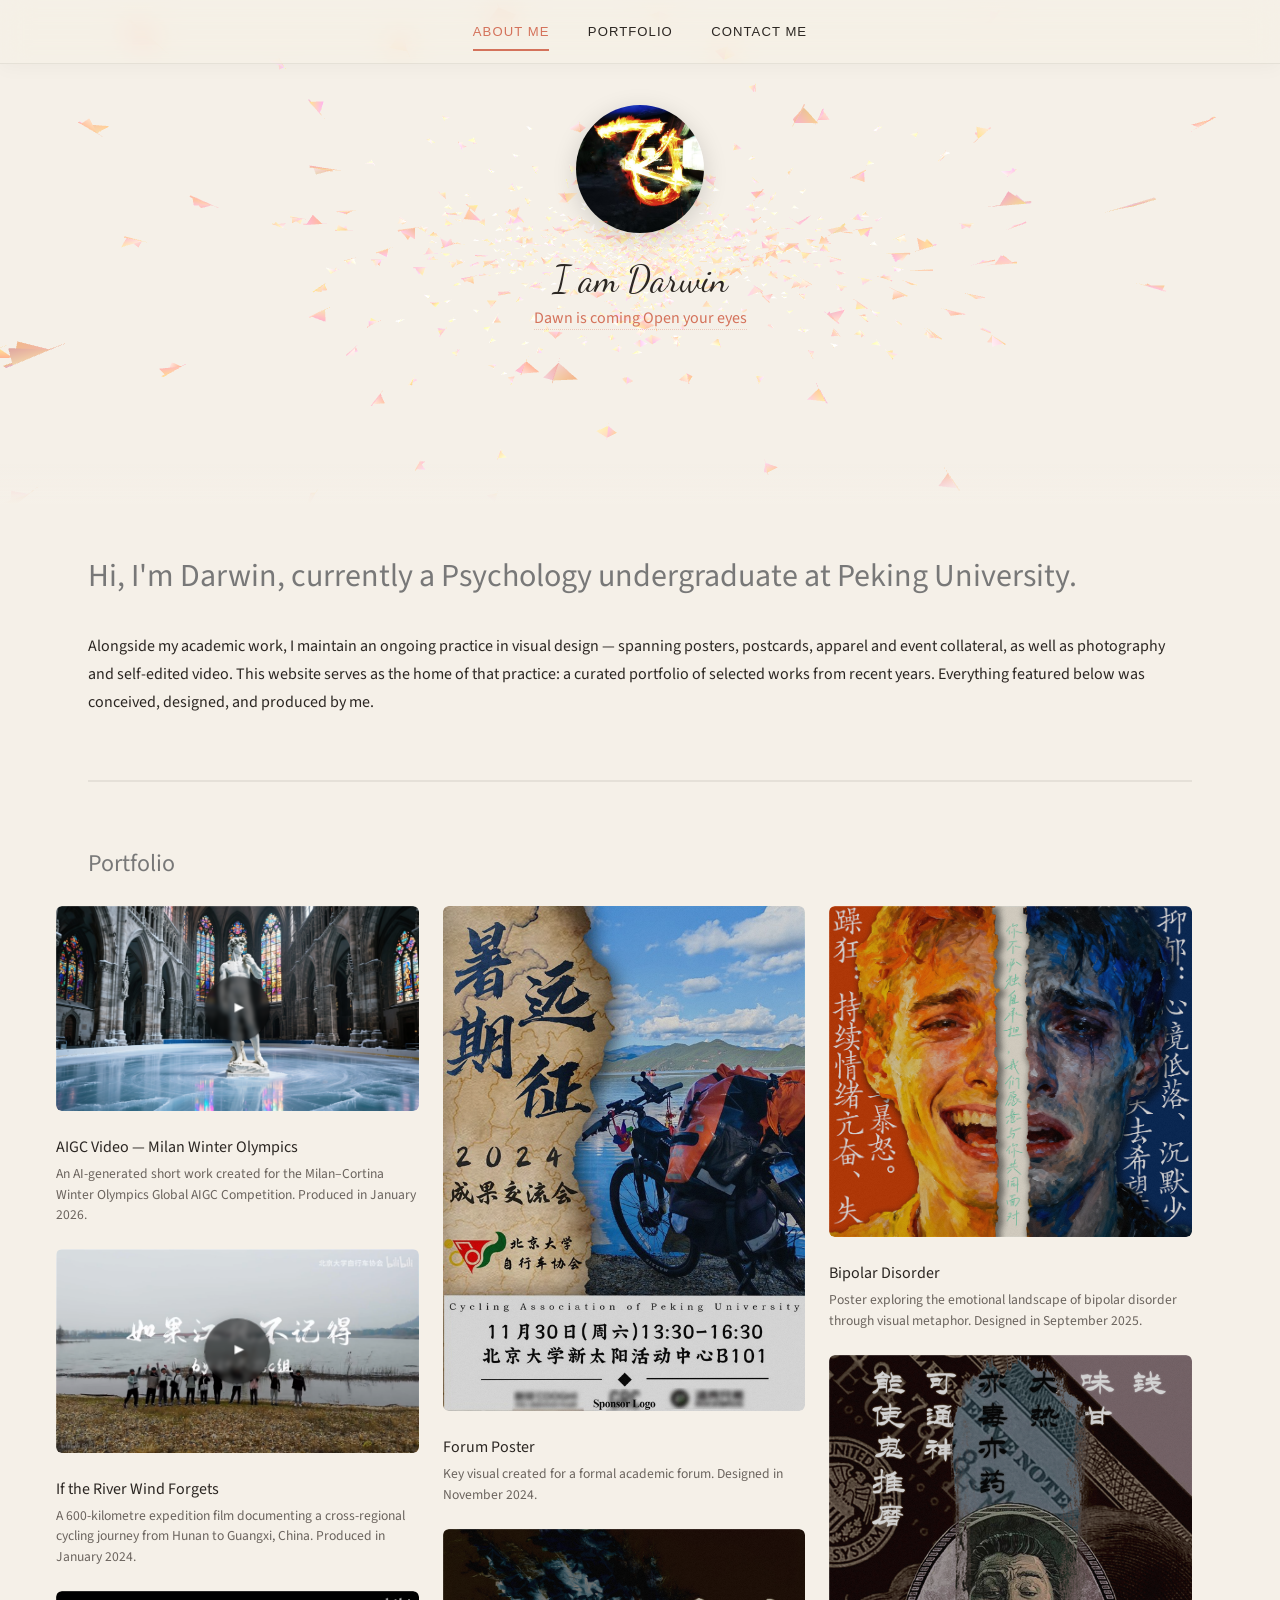
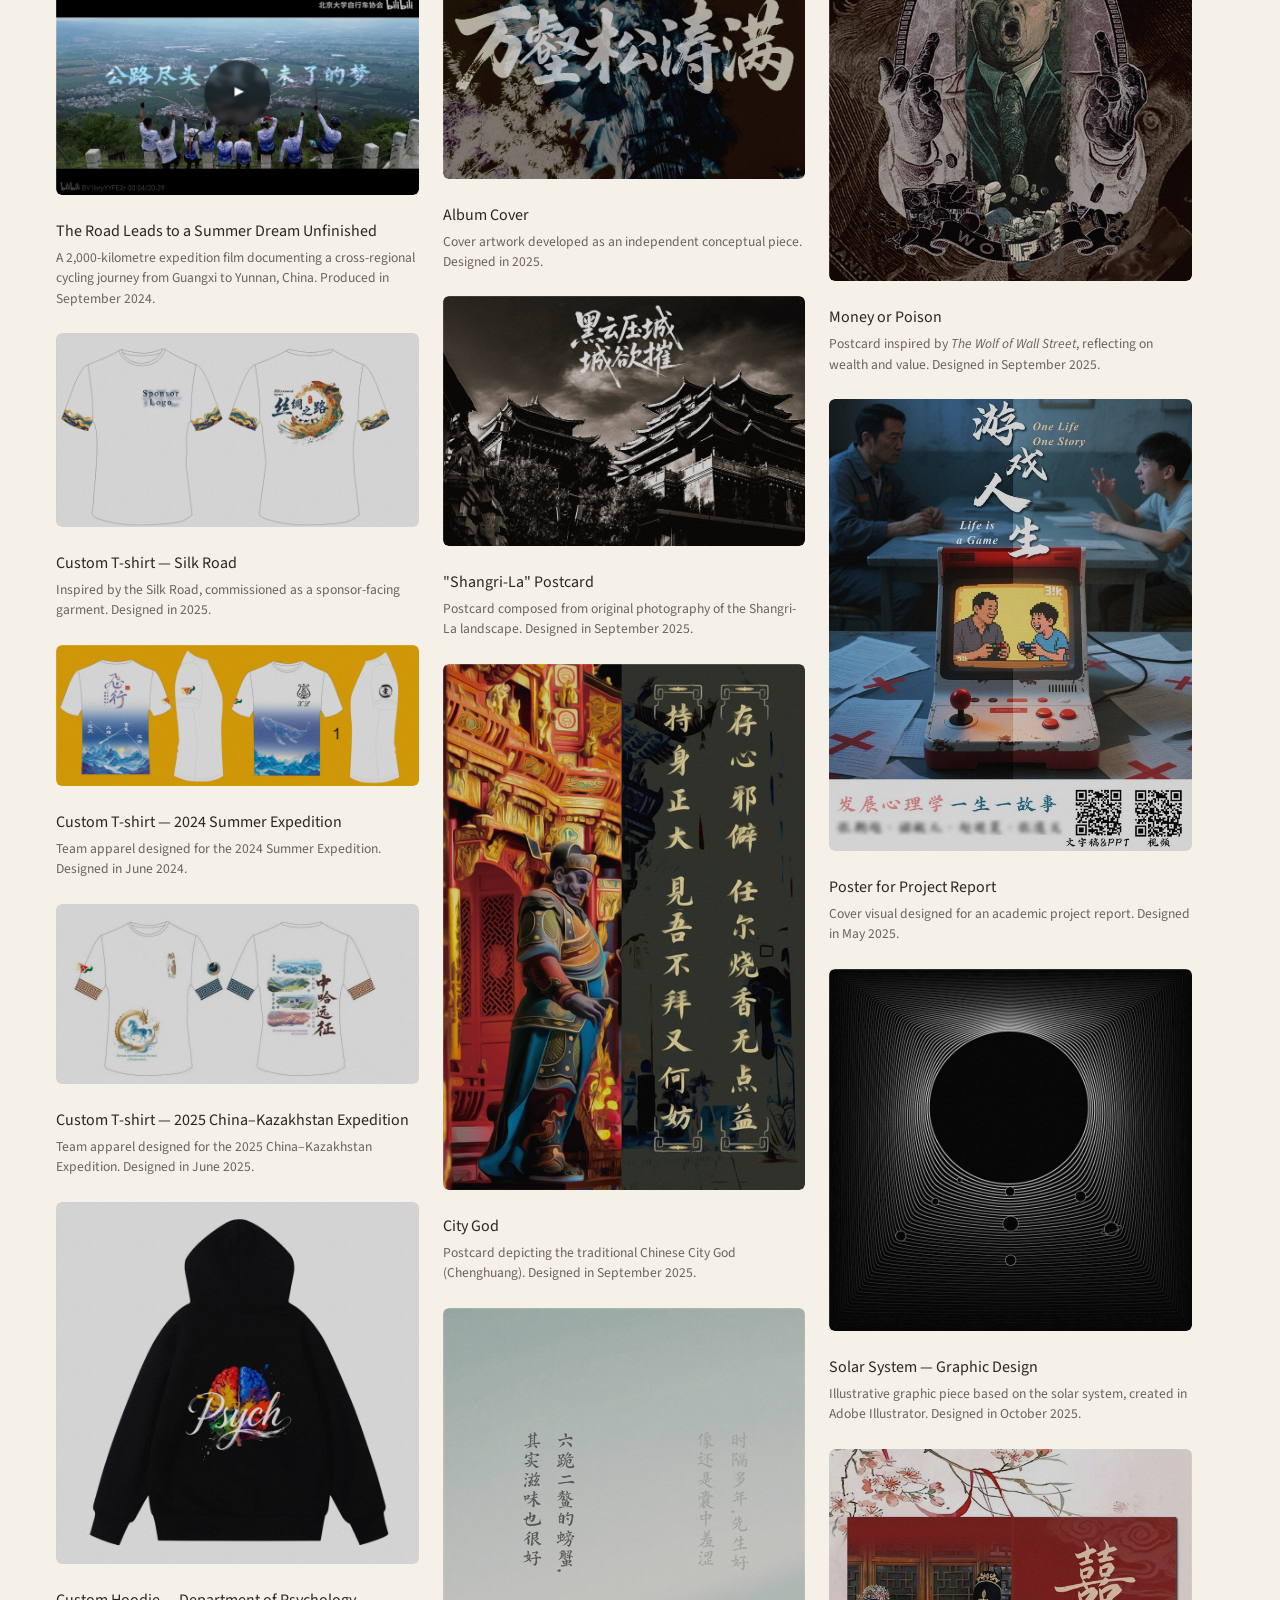
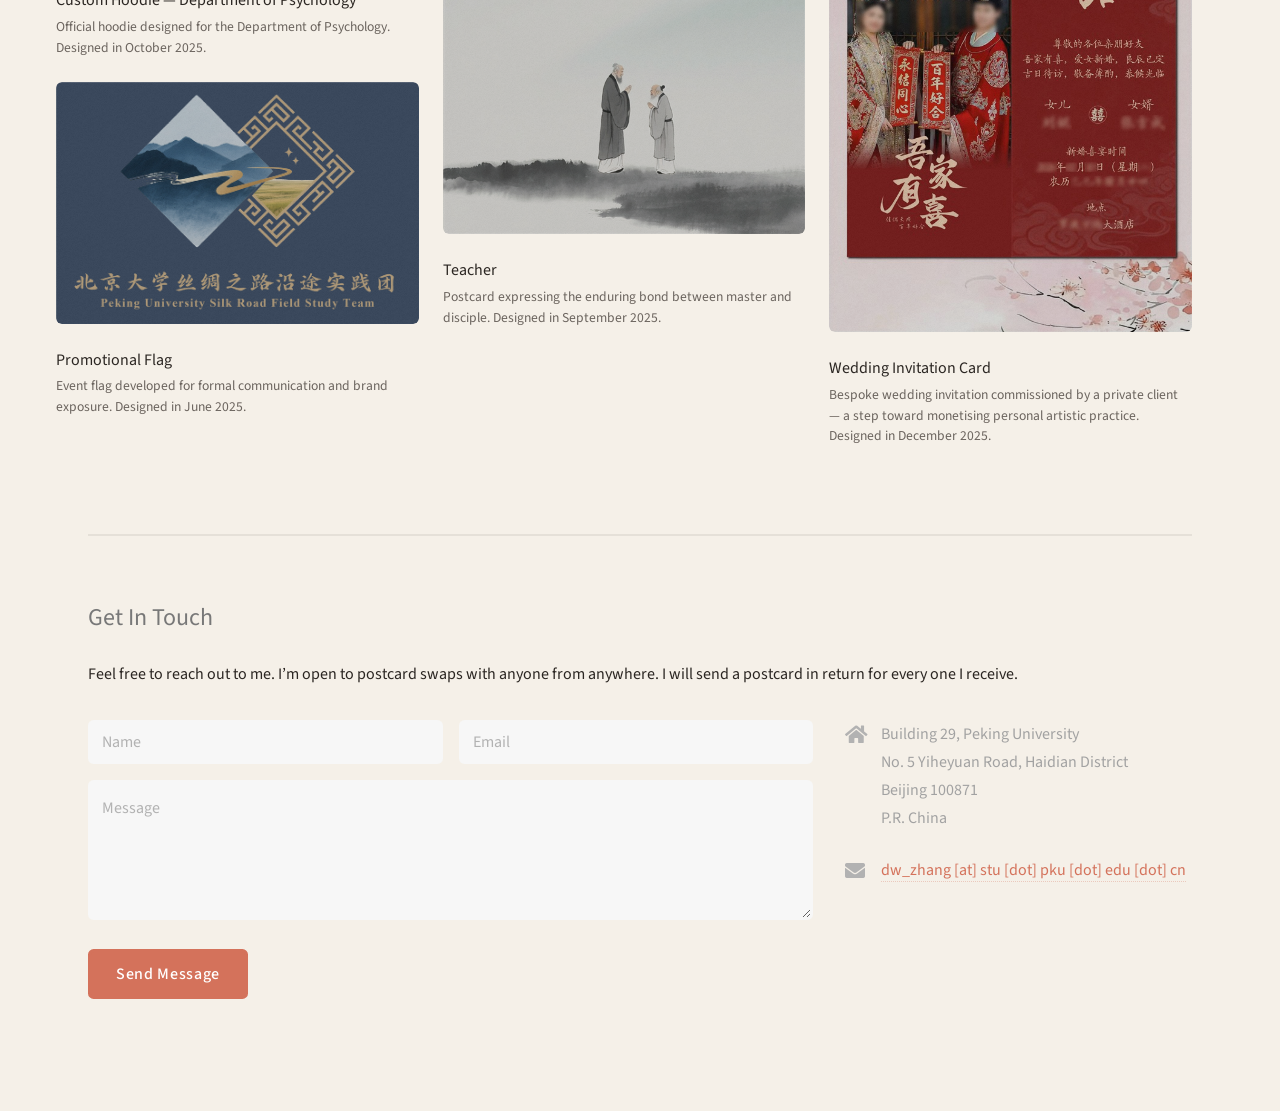
==== index.html @ 9cbbb4f2 "refactor(copy & layout): formalize portfolio descriptions, tighten header, refine About - Rewrite al" ====
<!DOCTYPE HTML>
<!--
	Strata by HTML5 UP
	html5up.net | @ajlkn
	Free for personal and commercial use under the CCA 3.0 license (html5up.net/license)
-->
<html>
	<head>
		<title>Strata by HTML5 UP</title>
		<meta charset="utf-8" />
		<meta name="viewport" content="width=device-width, initial-scale=1, user-scalable=no" />
		<link rel="stylesheet" href="assets/css/main.css" />
		<link rel="stylesheet" href="assets/css/overrides.css" />
		<link rel="icon" href="data:image/svg+xml,%3Csvg xmlns='http://www.w3.org/2000/svg' viewBox='0 0 100 100'%3E%3Ctext y='.9em' font-size='90'%3E🕊%3C/text%3E%3C/svg%3E" />
		<!-- Umami Analytics (self-hosted, privacy-friendly, no cookies) -->
		<script defer src="https://umami-ashen-xi.vercel.app/script.js" data-website-id="ce70d1c5-a07c-4a8a-adcc-c2fe38ce7951"></script>
	</head>
	<body class="is-preload">

		<!-- ============ Video Modal (AIGC mp4 player) ============ -->
		<!-- Placed at top of body so #video-player exists before main.js runs -->
			<div id="video-modal" class="custom-modal" aria-hidden="true" role="dialog" aria-modal="true">
				<div class="custom-modal-backdrop" data-close="video"></div>
				<div class="custom-modal-panel video-panel">
					<button class="custom-modal-close" data-close="video" aria-label="Close">×</button>
					<video id="video-player" controls playsinline preload="metadata"></video>
				</div>
			</div>

		<!-- ============ External Video Confirm Modal (Bilibili) ============ -->
			<div id="external-modal" class="custom-modal" aria-hidden="true" role="dialog" aria-modal="true">
				<div class="custom-modal-backdrop" data-close="external"></div>
				<div class="custom-modal-panel confirm-panel">
					<h3 id="external-title">Open video</h3>
					<p>This video is hosted on Bilibili. It will open in a new tab.</p>
					<div class="confirm-actions">
						<button class="btn-secondary" data-close="external">Cancel</button>
						<a id="external-link" href="#" target="_blank" rel="noopener noreferrer" class="btn-primary">Open on Bilibili</a>
					</div>
				</div>
			</div>

		<!-- Top Navigation Bar (frosted glass, sticky) -->
			<nav id="topnav">
				<div class="nav-inner">
					<a href="#about" class="nav-link" data-target="about">About me</a>
					<a href="#portfolio" class="nav-link" data-target="portfolio">Portfolio</a>
					<a href="#contact" class="nav-link" data-target="contact">Contact me</a>
				</div>
			</nav>

		<!-- Header -->
			<header id="header" data-nav-target="home">
				<div id="vanta-bg"></div>
				<a id="home"></a>
				<div class="inner">
					<a href="#" class="image avatar"><img src="images/avatar-darwin.jpg" alt="" /></a>
					<h1><strong>I am Darwin</strong></h1>
					<a>Dawn is coming Open your eyes</a>
				</div>
			</header>

		<!-- Main -->
			<div id="main">

				<!-- One -->
					<section id="about">
						<header class="major">
							<h2>Hi, I'm Darwin, currently a Psychology undergraduate at Peking University.</h2>
						</header>
						<p>Alongside my academic work, I maintain an ongoing practice in visual design — spanning posters, postcards, apparel and event collateral, as well as photography and self-edited video. This website serves as the home of that practice: a curated portfolio of selected works from recent years. Everything featured below was conceived, designed, and produced by me.</p>
					</section>

				<!-- Two -->
					<section id="portfolio">
						<h2>Portfolio</h2>
						<div class="row">

							<!-- AIGC Video (click → play mp4 in lightbox) -->
							<article class="col-6 col-12-xsmall work-item">
								<a href="images/portfolio/aigc-milan.mp4" class="image fit thumb video-play" data-poptrox="ignore" data-video="images/portfolio/aigc-milan.mp4">
									<img src="images/portfolio/thumbs/aigc-milan.png" alt="" />
									<span class="play-badge" aria-hidden="true">▶</span>
								</a>
								<h3>AIGC Video — Milan Winter Olympics</h3>
								<p>An AI-generated short work created for the Milan–Cortina Winter Olympics Global AIGC Competition. Produced in January 2026.</p>
							</article>

							<!-- Bilibili Video: Winter Expedition -->
							<article class="col-6 col-12-xsmall work-item">
								<a href="https://www.bilibili.com/video/BV1uu4m1u7mR/" class="image fit thumb video-external" data-poptrox="ignore" data-title="If the River Wind Forgets">
									<img src="images/portfolio/thumbs/video-winter.png" alt="" />
									<span class="play-badge" aria-hidden="true">▶</span>
								</a>
								<h3>If the River Wind Forgets</h3>
								<p>A 600-kilometre expedition film documenting a cross-regional cycling journey from Hunan to Guangxi, China. Produced in January 2024.</p>
							</article>

							<!-- Bilibili Video: Summer Expedition -->
							<article class="col-6 col-12-xsmall work-item">
								<a href="https://www.bilibili.com/video/BV1bryYYFE2r/" class="image fit thumb video-external" data-poptrox="ignore" data-title="The Road Leads to a Summer Dream Unfinished">
									<img src="images/portfolio/thumbs/video-summer.png" alt="" />
									<span class="play-badge" aria-hidden="true">▶</span>
								</a>
								<h3>The Road Leads to a Summer Dream Unfinished</h3>
								<p>A 2,000-kilometre expedition film documenting a cross-regional cycling journey from Guangxi to Yunnan, China. Produced in September 2024.</p>
							</article>

							<!-- Custom T-shirts -->
							<article class="col-6 col-12-xsmall work-item">
								<a href="images/portfolio/tshirt-silkroad.png" class="image fit thumb"><img src="images/portfolio/thumbs/tshirt-silkroad.png" alt="" /></a>
								<h3>Custom T-shirt — Silk Road</h3>
								<p>Inspired by the Silk Road, commissioned as a sponsor-facing garment. Designed in 2025.</p>
							</article>
							<article class="col-6 col-12-xsmall work-item">
								<a href="images/portfolio/tshirt-2024.png" class="image fit thumb"><img src="images/portfolio/thumbs/tshirt-2024.png" alt="" /></a>
								<h3>Custom T-shirt — 2024 Summer Expedition</h3>
								<p>Team apparel designed for the 2024 Summer Expedition. Designed in June 2024.</p>
							</article>
							<article class="col-6 col-12-xsmall work-item">
								<a href="images/portfolio/tshirt-2025.jpg" class="image fit thumb"><img src="images/portfolio/thumbs/tshirt-2025.jpg" alt="" /></a>
								<h3>Custom T-shirt — 2025 China–Kazakhstan Expedition</h3>
								<p>Team apparel designed for the 2025 China–Kazakhstan Expedition. Designed in June 2025.</p>
							</article>

							<!-- Custom Hoodie -->
							<article class="col-6 col-12-xsmall work-item">
								<a href="images/portfolio/hoodie.png" class="image fit thumb"><img src="images/portfolio/thumbs/hoodie.png" alt="" /></a>
								<h3>Custom Hoodie — Department of Psychology</h3>
								<p>Official hoodie designed for the Department of Psychology. Designed in October 2025.</p>
							</article>

							<!-- Promotional Flag -->
							<article class="col-6 col-12-xsmall work-item">
								<a href="images/portfolio/flag-promo.png" class="image fit thumb"><img src="images/portfolio/thumbs/flag-promo.png" alt="" /></a>
								<h3>Promotional Flag</h3>
								<p>Event flag developed for formal communication and brand exposure. Designed in June 2025.</p>
							</article>

							<!-- Posters -->
							<article class="col-6 col-12-xsmall work-item">
								<a href="images/portfolio/poster.jpg" class="image fit thumb"><img src="images/portfolio/thumbs/poster.jpg" alt="" /></a>
								<h3>Forum Poster</h3>
								<p>Key visual created for a formal academic forum. Designed in November 2024.</p>
							</article>
							<article class="col-6 col-12-xsmall work-item">
								<a href="images/portfolio/poster-album.png" class="image fit thumb"><img src="images/portfolio/thumbs/poster-album.png" alt="" /></a>
								<h3>Album Cover</h3>
								<p>Cover artwork developed as an independent conceptual piece. Designed in 2025.</p>
							</article>
							<article class="col-6 col-12-xsmall work-item">
								<a href="images/portfolio/poster-shangri-la.png" class="image fit thumb"><img src="images/portfolio/thumbs/poster-shangri-la.png" alt="" /></a>
								<h3>"Shangri-La" Postcard</h3>
								<p>Postcard composed from original photography of the Shangri-La landscape. Designed in September 2025.</p>
							</article>
							<article class="col-6 col-12-xsmall work-item">
								<a href="images/portfolio/poster-citygod.png" class="image fit thumb"><img src="images/portfolio/thumbs/poster-citygod.png" alt="" /></a>
								<h3>City God</h3>
								<p>Postcard depicting the traditional Chinese City God (Chenghuang). Designed in September 2025.</p>
							</article>
							<article class="col-6 col-12-xsmall work-item">
								<a href="images/portfolio/poster-teacher.png" class="image fit thumb"><img src="images/portfolio/thumbs/poster-teacher.png" alt="" /></a>
								<h3>Teacher</h3>
								<p>Postcard expressing the enduring bond between master and disciple. Designed in September 2025.</p>
							</article>
							<article class="col-6 col-12-xsmall work-item">
								<a href="images/portfolio/poster-bipolardisorder.png" class="image fit thumb"><img src="images/portfolio/thumbs/poster-bipolardisorder.png" alt="" /></a>
								<h3>Bipolar Disorder</h3>
								<p>Poster exploring the emotional landscape of bipolar disorder through visual metaphor. Designed in September 2025.</p>
							</article>
							<article class="col-6 col-12-xsmall work-item">
								<a href="images/portfolio/poster-money.png" class="image fit thumb"><img src="images/portfolio/thumbs/poster-money.png" alt="" /></a>
								<h3>Money or Poison</h3>
								<p>Postcard inspired by <i>The Wolf of Wall Street</i>, reflecting on wealth and value. Designed in September 2025.</p>
							</article>
							<article class="col-6 col-12-xsmall work-item">
								<a href="images/portfolio/poster-projectreport.jpg" class="image fit thumb"><img src="images/portfolio/thumbs/poster-projectreport.jpg" alt="" /></a>
								<h3>Poster for Project Report</h3>
								<p>Cover visual designed for an academic project report. Designed in May 2025.</p>
							</article>

							<!-- Graphic Design -->
							<article class="col-6 col-12-xsmall work-item">
								<a href="images/portfolio/graphicdesign-solarsystem.png" class="image fit thumb"><img src="images/portfolio/thumbs/graphicdesign-solarsystem.png" alt="" /></a>
								<h3>Solar System — Graphic Design</h3>
								<p>Illustrative graphic piece based on the solar system, created in Adobe Illustrator. Designed in October 2025.</p>
							</article>

							<!-- Invitation Card -->
							<article class="col-6 col-12-xsmall work-item">
								<a href="images/portfolio/invitation.jpg" class="image fit thumb"><img src="images/portfolio/thumbs/invitation.jpg" alt="" /></a>
								<h3>Wedding Invitation Card</h3>
								<p>Bespoke wedding invitation commissioned by a private client — a step toward monetising personal artistic practice. Designed in December 2025.</p>
							</article>

						</div>
					</section>

				<!-- Three -->
					<section id="contact">
						<h2>Get In Touch</h2>
						<p>Feel free to reach out to me. I’m open to postcard swaps with anyone from anywhere. I will send a postcard in return for every one I receive.</p>
						<div class="row">
							<div class="col-8 col-12-small">
								<form id="contact-form" method="POST" action="https://api.web3forms.com/submit">
									<input type="hidden" name="access_key" value="422eaf5c-2ad9-4081-b3e4-fe43166263a1">
									<input type="hidden" name="subject" value="New message from your portfolio site">
									<input type="hidden" name="from_name" value="Portfolio Contact">
									<input type="checkbox" name="botcheck" style="display:none" tabindex="-1" autocomplete="off">
									<div class="row gtr-uniform gtr-50">
										<div class="col-6 col-12-xsmall"><input type="text" name="name" id="name" placeholder="Name" required /></div>
										<div class="col-6 col-12-xsmall"><input type="email" name="email" id="email" placeholder="Email" required /></div>
										<div class="col-12"><textarea name="message" id="message" placeholder="Message" rows="4" required></textarea></div>
									</div>
									<ul class="actions">
										<li><input type="submit" value="Send Message" /></li>
									</ul>
									<p id="contact-result" style="margin-top:1em;font-size:0.9em;display:none;"></p>
								</form>
							</div>
							<div class="col-4 col-12-small">
								<ul class="labeled-icons">
									<li>
										<h3 class="icon solid fa-home"><span class="label">Address</span></h3>
										Building 29, Peking University<br />
										No. 5 Yiheyuan Road, Haidian District<br />
										Beijing 100871<br />
										P.R. China
									</li>
									<li>
										<h3 class="icon solid fa-envelope"><span class="label">Email</span></h3>
										<a>dw_zhang [at] stu [dot] pku [dot] edu [dot] cn</a>
									</li>
								</ul>
							</div>
						</div>
					</section>

				<!-- Four -->
				<!--
					<section id="four">
						<h2>Elements</h2>

						<section>
							<h4>Text</h4>
							<p>This is <b>bold</b> and this is <strong>strong</strong>. This is <i>italic</i> and this is <em>emphasized</em>.
							This is <sup>superscript</sup> text and this is <sub>subscript</sub> text.
							This is <u>underlined</u> and this is code: <code>for (;;) { ... }</code>. Finally, <a href="#">this is a link</a>.</p>
							<hr />
							<header>
								<h4>Heading with a Subtitle</h4>
								<p>Lorem ipsum dolor sit amet nullam id egestas urna aliquam</p>
							</header>
							<p>Nunc lacinia ante nunc ac lobortis. Interdum adipiscing gravida odio porttitor sem non mi integer non faucibus ornare mi ut ante amet placerat aliquet. Volutpat eu sed ante lacinia sapien lorem accumsan varius montes viverra nibh in adipiscing blandit tempus accumsan.</p>
							<header>
								<h5>Heading with a Subtitle</h5>
								<p>Lorem ipsum dolor sit amet nullam id egestas urna aliquam</p>
							</header>
							<p>Nunc lacinia ante nunc ac lobortis. Interdum adipiscing gravida odio porttitor sem non mi integer non faucibus ornare mi ut ante amet placerat aliquet. Volutpat eu sed ante lacinia sapien lorem accumsan varius montes viverra nibh in adipiscing blandit tempus accumsan.</p>
							<hr />
							<h2>Heading Level 2</h2>
							<h3>Heading Level 3</h3>
							<h4>Heading Level 4</h4>
							<h5>Heading Level 5</h5>
							<h6>Heading Level 6</h6>
							<hr />
							<h5>Blockquote</h5>
							<blockquote>Fringilla nisl. Donec accumsan interdum nisi, quis tincidunt felis sagittis eget tempus euismod. Vestibulum ante ipsum primis in faucibus vestibulum. Blandit adipiscing eu felis iaculis volutpat ac adipiscing accumsan faucibus. Vestibulum ante ipsum primis in faucibus lorem ipsum dolor sit amet nullam adipiscing eu felis.</blockquote>
							<h5>Preformatted</h5>
							<pre><code>i = 0;

while (!deck.isInOrder()) {
print 'Iteration ' + i;
deck.shuffle();
i++;
}

print 'It took ' + i + ' iterations to sort the deck.';</code></pre>
						</section>

						<section>
							<h4>Lists</h4>
							<div class="row">
								<div class="col-6 col-12-xsmall">
									<h5>Unordered</h5>
									<ul>
										<li>Dolor pulvinar etiam magna etiam.</li>
										<li>Sagittis adipiscing lorem eleifend.</li>
										<li>Felis enim feugiat dolore viverra.</li>
									</ul>
									<h5>Alternate</h5>
									<ul class="alt">
										<li>Dolor pulvinar etiam magna etiam.</li>
										<li>Sagittis adipiscing lorem eleifend.</li>
										<li>Felis enim feugiat dolore viverra.</li>
									</ul>
								</div>
								<div class="col-6 col-12-xsmall">
									<h5>Ordered</h5>
									<ol>
										<li>Dolor pulvinar etiam magna etiam.</li>
										<li>Etiam vel felis at lorem sed viverra.</li>
										<li>Felis enim feugiat dolore viverra.</li>
										<li>Dolor pulvinar etiam magna etiam.</li>
										<li>Etiam vel felis at lorem sed viverra.</li>
										<li>Felis enim feugiat dolore viverra.</li>
									</ol>
									<h5>Icons</h5>
									<ul class="icons">
										<li><a href="#" class="icon brands fa-twitter"><span class="label">Twitter</span></a></li>
										<li><a href="#" class="icon brands fa-facebook-f"><span class="label">Facebook</span></a></li>
										<li><a href="#" class="icon brands fa-instagram"><span class="label">Instagram</span></a></li>
										<li><a href="#" class="icon brands fa-github"><span class="label">Github</span></a></li>
										<li><a href="#" class="icon brands fa-dribbble"><span class="label">Dribbble</span></a></li>
										<li><a href="#" class="icon brands fa-tumblr"><span class="label">Tumblr</span></a></li>
									</ul>
								</div>
							</div>
							<h5>Actions</h5>
							<ul class="actions">
								<li><a href="#" class="button primary">Default</a></li>
								<li><a href="#" class="button">Default</a></li>
							</ul>
							<ul class="actions small">
								<li><a href="#" class="button primary small">Small</a></li>
								<li><a href="#" class="button small">Small</a></li>
							</ul>
							<div class="row">
								<div class="col-6 col-12-small">
									<ul class="actions stacked">
										<li><a href="#" class="button primary">Default</a></li>
										<li><a href="#" class="button">Default</a></li>
									</ul>
								</div>
								<div class="col-6 col-12-small">
									<ul class="actions stacked">
										<li><a href="#" class="button primary small">Small</a></li>
										<li><a href="#" class="button small">Small</a></li>
									</ul>
								</div>
								<div class="col-6 col-12-small">
									<ul class="actions stacked">
										<li><a href="#" class="button primary fit">Default</a></li>
										<li><a href="#" class="button fit">Default</a></li>
									</ul>
								</div>
								<div class="col-6 col-12-small">
									<ul class="actions stacked">
										<li><a href="#" class="button primary small fit">Small</a></li>
										<li><a href="#" class="button small fit">Small</a></li>
									</ul>
								</div>
							</div>
						</section>

						<section>
							<h4>Table</h4>
							<h5>Default</h5>
							<div class="table-wrapper">
								<table>
									<thead>
										<tr>
											<th>Name</th>
											<th>Description</th>
											<th>Price</th>
										</tr>
									</thead>
									<tbody>
										<tr>
											<td>Item One</td>
											<td>Ante turpis integer aliquet porttitor.</td>
											<td>29.99</td>
										</tr>
										<tr>
											<td>Item Two</td>
											<td>Vis ac commodo adipiscing arcu aliquet.</td>
											<td>19.99</td>
										</tr>
										<tr>
											<td>Item Three</td>
											<td> Morbi faucibus arcu accumsan lorem.</td>
											<td>29.99</td>
										</tr>
										<tr>
											<td>Item Four</td>
											<td>Vitae integer tempus condimentum.</td>
											<td>19.99</td>
										</tr>
										<tr>
											<td>Item Five</td>
											<td>Ante turpis integer aliquet porttitor.</td>
											<td>29.99</td>
										</tr>
									</tbody>
									<tfoot>
										<tr>
											<td colspan="2"></td>
											<td>100.00</td>
										</tr>
									</tfoot>
								</table>
							</div>

							<h5>Alternate</h5>
							<div class="table-wrapper">
								<table class="alt">
									<thead>
										<tr>
											<th>Name</th>
											<th>Description</th>
											<th>Price</th>
										</tr>
									</thead>
									<tbody>
										<tr>
											<td>Item One</td>
											<td>Ante turpis integer aliquet porttitor.</td>
											<td>29.99</td>
										</tr>
										<tr>
											<td>Item Two</td>
											<td>Vis ac commodo adipiscing arcu aliquet.</td>
											<td>19.99</td>
										</tr>
										<tr>
											<td>Item Three</td>
											<td> Morbi faucibus arcu accumsan lorem.</td>
											<td>29.99</td>
										</tr>
										<tr>
											<td>Item Four</td>
											<td>Vitae integer tempus condimentum.</td>
											<td>19.99</td>
										</tr>
										<tr>
											<td>Item Five</td>
											<td>Ante turpis integer aliquet porttitor.</td>
											<td>29.99</td>
										</tr>
									</tbody>
									<tfoot>
										<tr>
											<td colspan="2"></td>
											<td>100.00</td>
										</tr>
									</tfoot>
								</table>
							</div>
						</section>

						<section>
							<h4>Buttons</h4>
							<ul class="actions">
								<li><a href="#" class="button primary">Primary</a></li>
								<li><a href="#" class="button">Default</a></li>
							</ul>
							<ul class="actions">
								<li><a href="#" class="button large">Large</a></li>
								<li><a href="#" class="button">Default</a></li>
								<li><a href="#" class="button small">Small</a></li>
							</ul>
							<ul class="actions fit">
								<li><a href="#" class="button primary fit">Fit</a></li>
								<li><a href="#" class="button fit">Fit</a></li>
							</ul>
							<ul class="actions fit small">
								<li><a href="#" class="button primary fit small">Fit + Small</a></li>
								<li><a href="#" class="button fit small">Fit + Small</a></li>
							</ul>
							<ul class="actions">
								<li><a href="#" class="button primary icon solid fa-download">Icon</a></li>
								<li><a href="#" class="button icon solid fa-download">Icon</a></li>
							</ul>
							<ul class="actions">
								<li><span class="button primary disabled">Primary</span></li>
								<li><span class="button disabled">Default</span></li>
							</ul>
						</section>

						<section>
							<h4>Form</h4>
							<form method="post" action="#">
								<div class="row gtr-uniform gtr-50">
									<div class="col-6 col-12-xsmall">
										<input type="text" name="demo-name" id="demo-name" value="" placeholder="Name" />
									</div>
									<div class="col-6 col-12-xsmall">
										<input type="email" name="demo-email" id="demo-email" value="" placeholder="Email" />
									</div>
									<div class="col-12">
										<select name="demo-category" id="demo-category">
											<option value="">- Category -</option>
											<option value="1">Manufacturing</option>
											<option value="1">Shipping</option>
											<option value="1">Administration</option>
											<option value="1">Human Resources</option>
										</select>
									</div>
									<div class="col-4 col-12-small">
										<input type="radio" id="demo-priority-low" name="demo-priority" checked>
										<label for="demo-priority-low">Low Priority</label>
									</div>
									<div class="col-4 col-12-small">
										<input type="radio" id="demo-priority-normal" name="demo-priority">
										<label for="demo-priority-normal">Normal Priority</label>
									</div>
									<div class="col-4 col-12-small">
										<input type="radio" id="demo-priority-high" name="demo-priority">
										<label for="demo-priority-high">High Priority</label>
									</div>
									<div class="col-6 col-12-small">
										<input type="checkbox" id="demo-copy" name="demo-copy">
										<label for="demo-copy">Email me a copy of this message</label>
									</div>
									<div class="col-6 col-12-small">
										<input type="checkbox" id="demo-human" name="demo-human" checked>
										<label for="demo-human">I am a human and not a robot</label>
									</div>
									<div class="col-12">
										<textarea name="demo-message" id="demo-message" placeholder="Enter your message" rows="6"></textarea>
									</div>
									<div class="col-12">
										<ul class="actions">
											<li><input type="submit" value="Send Message" class="primary" /></li>
											<li><input type="reset" value="Reset" /></li>
										</ul>
									</div>
								</div>
							</form>
						</section>

						<section>
							<h4>Image</h4>
							<h5>Fit</h5>
							<div class="box alt">
								<div class="row gtr-50 gtr-uniform">
									<div class="col-12"><span class="image fit"><img src="images/fulls/05.jpg" alt="" /></span></div>
									<div class="col-4"><span class="image fit"><img src="images/thumbs/01.jpg" alt="" /></span></div>
									<div class="col-4"><span class="image fit"><img src="images/thumbs/02.jpg" alt="" /></span></div>
									<div class="col-4"><span class="image fit"><img src="images/thumbs/03.jpg" alt="" /></span></div>
									<div class="col-4"><span class="image fit"><img src="images/thumbs/04.jpg" alt="" /></span></div>
									<div class="col-4"><span class="image fit"><img src="images/thumbs/05.jpg" alt="" /></span></div>
									<div class="col-4"><span class="image fit"><img src="images/thumbs/06.jpg" alt="" /></span></div>
									<div class="col-4"><span class="image fit"><img src="images/thumbs/03.jpg" alt="" /></span></div>
									<div class="col-4"><span class="image fit"><img src="images/thumbs/02.jpg" alt="" /></span></div>
									<div class="col-4"><span class="image fit"><img src="images/thumbs/01.jpg" alt="" /></span></div>
								</div>
							</div>
							<h5>Left &amp; Right</h5>
							<p><span class="image left"><img src="images/avatar.jpg" alt="" /></span>Fringilla nisl. Donec accumsan interdum nisi, quis tincidunt felis sagittis eget. tempus euismod. Vestibulum ante ipsum primis in faucibus vestibulum. Blandit adipiscing eu felis iaculis volutpat ac adipiscing accumsan eu faucibus. Integer ac pellentesque praesent tincidunt felis sagittis eget. tempus euismod. Vestibulum ante ipsum primis in faucibus vestibulum. Blandit adipiscing eu felis iaculis volutpat ac adipiscing accumsan eu faucibus. Integer ac pellentesque praesent. Donec accumsan interdum nisi, quis tincidunt felis sagittis eget. tempus euismod. Vestibulum ante ipsum primis in faucibus vestibulum. Blandit adipiscing eu felis iaculis volutpat ac adipiscing accumsan eu faucibus. Integer ac pellentesque praesent tincidunt felis sagittis eget. tempus euismod. Vestibulum ante ipsum primis in faucibus vestibulum. Blandit adipiscing eu felis iaculis volutpat ac adipiscing accumsan eu faucibus. Integer ac pellentesque praesent.</p>
							<p><span class="image right"><img src="images/avatar.jpg" alt="" /></span>Fringilla nisl. Donec accumsan interdum nisi, quis tincidunt felis sagittis eget. tempus euismod. Vestibulum ante ipsum primis in faucibus vestibulum. Blandit adipiscing eu felis iaculis volutpat ac adipiscing accumsan eu faucibus. Integer ac pellentesque praesent tincidunt felis sagittis eget. tempus euismod. Vestibulum ante ipsum primis in faucibus vestibulum. Blandit adipiscing eu felis iaculis volutpat ac adipiscing accumsan eu faucibus. Integer ac pellentesque praesent. Donec accumsan interdum nisi, quis tincidunt felis sagittis eget. tempus euismod. Vestibulum ante ipsum primis in faucibus vestibulum. Blandit adipiscing eu felis iaculis volutpat ac adipiscing accumsan eu faucibus. Integer ac pellentesque praesent tincidunt felis sagittis eget. tempus euismod. Vestibulum ante ipsum primis in faucibus vestibulum. Blandit adipiscing eu felis iaculis volutpat ac adipiscing accumsan eu faucibus. Integer ac pellentesque praesent.</p>
						</section>

					</section>
				-->

			</div>

		<!-- Footer (removed) -->

		<!-- Scripts -->
			<script src="assets/js/jquery.min.js"></script>
			<script src="assets/js/jquery.poptrox.min.js"></script>
			<script src="assets/js/browser.min.js"></script>
			<script src="assets/js/breakpoints.min.js"></script>
			<script src="assets/js/util.js"></script>
			<script src="assets/js/main.js"></script>

		<!-- Vanta Birds Background (local) -->
			<script src="assets/js/three.min.js"></script>
			<script src="assets/js/vanta.birds.min.js"></script>
			<script>
				VANTA.BIRDS({
					el: "#vanta-bg",
					mouseControls: true,
					touchControls: true,
					gyroControls: false,
					minHeight: 200.00,
					minWidth: 200.00,
					scale: 1.00,
					scale2: 1.00,
					backgroundColor: 0xf5f0e8,   /* 奶油米白底 */
					backgroundAlpha: 1,
					color1: 0xE89A6A,            /* 烟霞金粉 */
					color2: 0x8A4A7F,            /* 暮色梅紫 */
					colorMode: "varianceGradient",
					quantity: 5.00,
					birdSize: 1.00,
					wingSpan: 30.00,
					speedLimit: 5.00,
					separation: 20.00,
					alignment: 20.00,
					cohesion: 20.00
				});
			</script>

		<!-- Active nav highlight on scroll -->
			<script>
				(function() {
					var navLinks = document.querySelectorAll('#topnav .nav-link');
					var sections = ['about', 'portfolio', 'contact'].map(function(id) {
						return document.getElementById(id);
					}).filter(Boolean);

					function updateActive() {
						var navH = 64;
						var pos = window.scrollY + navH + 20;
						var current = 'about';
						sections.forEach(function(sec) {
							if (sec.offsetTop <= pos) current = sec.id;
						});
						navLinks.forEach(function(link) {
							link.classList.toggle('active', link.dataset.target === current);
						});
					}

					window.addEventListener('scroll', updateActive, { passive: true });
					updateActive();
				})();
			</script>

		<!-- Lightbox close on ESC key -->
			<script>
				(function(){
					document.addEventListener('keydown', function(e){
						if (e.key === 'Escape') {
							var closer = document.querySelector('.poptrox-popup .closer');
							if (closer) closer.click();
						}
					});
				})();
			</script>

		<!-- Contact form: Web3Forms AJAX submit -->
			<script>
				(function() {
					var form = document.getElementById('contact-form');
					var result = document.getElementById('contact-result');
					if (!form) return;

					form.addEventListener('submit', function(e) {
						e.preventDefault();
						var formData = new FormData(form);
						var submitBtn = form.querySelector('input[type="submit"]');
						var originalBtnValue = submitBtn.value;

						submitBtn.value = 'Sending...';
						submitBtn.disabled = true;
						result.style.display = 'block';
						result.style.color = 'var(--ink-secondary)';
						result.textContent = 'Please wait...';

						fetch('https://api.web3forms.com/submit', {
							method: 'POST',
							body: formData
						})
						.then(function(response) { return response.json(); })
						.then(function(data) {
							if (data.success) {
								result.style.color = '#4A6741';
								result.textContent = '✓ Message sent successfully. Thank you for reaching out — I will get back to you soon.';
								form.reset();
								alert('✓ Message sent successfully!\n\nThank you for reaching out — I will get back to you soon.');
							} else {
								result.style.color = '#B85E47';
								result.textContent = '✗ Oops! Something went wrong: ' + (data.message || 'please try again later.');
								alert('✗ Oops! Something went wrong:\n\n' + (data.message || 'please try again later.'));
							}
						})
						.catch(function(error) {
							result.style.color = '#B85E47';
							result.textContent = '✗ Network error. Please check your connection and try again.';
							alert('✗ Network error.\n\nPlease check your connection and try again.');
						})
						.finally(function() {
							submitBtn.value = originalBtnValue;
							submitBtn.disabled = false;
							setTimeout(function() {
								result.style.display = 'none';
							}, 8000);
						});
					});
				})();
			</script>

		<!-- ============ Video Modals are defined at the top of <body> to ensure DOM readiness before main.js runs ============ -->

	</body>
</html>
---- assets/css/main.css ----
@import url("fontawesome-all.min.css");
@import url("https://fonts.googleapis.com/css?family=Source+Sans+Pro:400,400italic");

/*
	Strata by HTML5 UP
	html5up.net | @ajlkn
	Free for personal and commercial use under the CCA 3.0 license (html5up.net/license)
*/

html, body, div, span, applet, object,
iframe, h1, h2, h3, h4, h5, h6, p, blockquote,
pre, a, abbr, acronym, address, big, cite,
code, del, dfn, em, img, ins, kbd, q, s, samp,
small, strike, strong, sub, sup, tt, var, b,
u, i, center, dl, dt, dd, ol, ul, li, fieldset,
form, label, legend, table, caption, tbody,
tfoot, thead, tr, th, td, article, aside,
canvas, details, embed, figure, figcaption,
footer, header, hgroup, menu, nav, output, ruby,
section, summary, time, mark, audio, video {
	margin: 0;
	padding: 0;
	border: 0;
	font-size: 100%;
	font: inherit;
	vertical-align: baseline;}

article, aside, details, figcaption, figure,
footer, header, hgroup, menu, nav, section {
	display: block;}

body {
	line-height: 1;
}

ol, ul {
	list-style: none;
}

blockquote, q {
	quotes: none;
}

	blockquote:before, blockquote:after, q:before, q:after {
		content: '';
		content: none;
	}

table {
	border-collapse: collapse;
	border-spacing: 0;
}

body {
	-webkit-text-size-adjust: none;
}

mark {
	background-color: transparent;
	color: inherit;
}

input::-moz-focus-inner {
	border: 0;
	padding: 0;
}

input, select, textarea {
	-moz-appearance: none;
	-webkit-appearance: none;
	-ms-appearance: none;
	appearance: none;
}

/* Basic */

	html {
		box-sizing: border-box;
	}

	*, *:before, *:after {
		box-sizing: inherit;
	}

	body {
		background: #fff;
	}

		body.is-preload *, body.is-preload *:before, body.is-preload *:after {
			-moz-animation: none !important;
			-webkit-animation: none !important;
			-ms-animation: none !important;
			animation: none !important;
			-moz-transition: none !important;
			-webkit-transition: none !important;
			-ms-transition: none !important;
			transition: none !important;
		}

	body, input, select, textarea {
		color: #a2a2a2;
		font-family: "Source Sans Pro", Helvetica, sans-serif;
		font-size: 16pt;
		font-weight: 400;
		line-height: 1.75em;
	}

	a {
		-moz-transition: color 0.2s ease-in-out, border-color 0.2s ease-in-out;
		-webkit-transition: color 0.2s ease-in-out, border-color 0.2s ease-in-out;
		-ms-transition: color 0.2s ease-in-out, border-color 0.2s ease-in-out;
		transition: color 0.2s ease-in-out, border-color 0.2s ease-in-out;
		border-bottom: dotted 1px;
		color: #49bf9d;
		text-decoration: none;
	}

		a:hover {
			border-bottom-color: transparent;
			color: #49bf9d !important;
			text-decoration: none;
		}

	strong, b {
		color: #787878;
		font-weight: 400;
	}

	em, i {
		font-style: italic;
	}

	p {
		margin: 0 0 2em 0;
	}

	h1, h2, h3, h4, h5, h6 {
		color: #787878;
		font-weight: 400;
		line-height: 1em;
		margin: 0 0 1em 0;
	}

		h1 a, h2 a, h3 a, h4 a, h5 a, h6 a {
			color: inherit;
			text-decoration: none;
		}

	h1 {
		font-size: 2em;
		line-height: 1.5em;
	}

	h2 {
		font-size: 1.5em;
		line-height: 1.5em;
	}

	h3 {
		font-size: 1.25em;
		line-height: 1.5em;
	}

	h4 {
		font-size: 1.1em;
		line-height: 1.5em;
	}

	h5 {
		font-size: 0.9em;
		line-height: 1.5em;
	}

	h6 {
		font-size: 0.7em;
		line-height: 1.5em;
	}

	sub {
		font-size: 0.8em;
		position: relative;
		top: 0.5em;
	}

	sup {
		font-size: 0.8em;
		position: relative;
		top: -0.5em;
	}

	hr {
		border: 0;
		border-bottom: solid 2px #efefef;
		margin: 2em 0;
	}

		hr.major {
			margin: 3em 0;
		}

	blockquote {
		border-left: solid 6px #efefef;
		font-style: italic;
		margin: 0 0 2em 0;
		padding: 0.5em 0 0.5em 1.5em;
	}

	code {
		background: #f7f7f7;
		border-radius: 0.35em;
		border: solid 2px #efefef;
		font-family: "Courier New", monospace;
		font-size: 0.9em;
		margin: 0 0.25em;
		padding: 0.25em 0.65em;
	}

	pre {
		-webkit-overflow-scrolling: touch;
		font-family: "Courier New", monospace;
		font-size: 0.9em;
		margin: 0 0 2em 0;
	}

		pre code {
			display: block;
			line-height: 1.75em;
			padding: 1em 1.5em;
			overflow-x: auto;
		}

	.align-left {
		text-align: left;
	}

	.align-center {
		text-align: center;
	}

	.align-right {
		text-align: right;
	}

/* Container */

	.container {
		margin: 0 auto;
		max-width: calc(100% - 4em);
		width: 100%;
	}

		.container.xsmall {
			width: 25%;
		}

		.container.small {
			width: 50%;
		}

		.container.medium {
			width: 75%;
		}

		.container.large {
			width: 125%;
		}

		.container.xlarge {
			width: 150%;
		}

		.container.max {
			width: 100%;
		}

		@media screen and (max-width: 980px) {

			.container {
				width: 100% !important;
				max-width: 100% !important;
			}

		}

		@media screen and (max-width: 480px) {

			.container {
				max-width: calc(100% - 3em);
			}

		}

/* Row */

	.row {
		display: flex;
		flex-wrap: wrap;
		box-sizing: border-box;
		align-items: stretch;
	}

		.row > * {
			box-sizing: border-box;
		}

		.row.gtr-uniform > * > :last-child {
			margin-bottom: 0;
		}

		.row.aln-left {
			justify-content: flex-start;
		}

		.row.aln-center {
			justify-content: center;
		}

		.row.aln-right {
			justify-content: flex-end;
		}

		.row.aln-top {
			align-items: flex-start;
		}

		.row.aln-middle {
			align-items: center;
		}

		.row.aln-bottom {
			align-items: flex-end;
		}

		.row > .imp {
			order: -1;
		}

		.row > .col-1 {
			width: 8.33333%;
		}

		.row > .off-1 {
			margin-left: 8.33333%;
		}

		.row > .col-2 {
			width: 16.66667%;
		}

		.row > .off-2 {
			margin-left: 16.66667%;
		}

		.row > .col-3 {
			width: 25%;
		}

		.row > .off-3 {
			margin-left: 25%;
		}

		.row > .col-4 {
			width: 33.33333%;
		}

		.row > .off-4 {
			margin-left: 33.33333%;
		}

		.row > .col-5 {
			width: 41.66667%;
		}

		.row > .off-5 {
			margin-left: 41.66667%;
		}

		.row > .col-6 {
			width: 50%;
		}

		.row > .off-6 {
			margin-left: 50%;
		}

		.row > .col-7 {
			width: 58.33333%;
		}

		.row > .off-7 {
			margin-left: 58.33333%;
		}

		.row > .col-8 {
			width: 66.66667%;
		}

		.row > .off-8 {
			margin-left: 66.66667%;
		}

		.row > .col-9 {
			width: 75%;
		}

		.row > .off-9 {
			margin-left: 75%;
		}

		.row > .col-10 {
			width: 83.33333%;
		}

		.row > .off-10 {
			margin-left: 83.33333%;
		}

		.row > .col-11 {
			width: 91.66667%;
		}

		.row > .off-11 {
			margin-left: 91.66667%;
		}

		.row > .col-12 {
			width: 100%;
		}

		.row > .off-12 {
			margin-left: 100%;
		}

		.row.gtr-0 {
			margin-top: 0;
			margin-left: 0em;
		}

			.row.gtr-0 > * {
				padding: 0 0 0 0em;
			}

			.row.gtr-0.gtr-uniform {
				margin-top: 0em;
			}

				.row.gtr-0.gtr-uniform > * {
					padding-top: 0em;
				}

		.row.gtr-25 {
			margin-top: 0;
			margin-left: -0.625em;
		}

			.row.gtr-25 > * {
				padding: 0 0 0 0.625em;
			}

			.row.gtr-25.gtr-uniform {
				margin-top: -0.625em;
			}

				.row.gtr-25.gtr-uniform > * {
					padding-top: 0.625em;
				}

		.row.gtr-50 {
			margin-top: 0;
			margin-left: -1.25em;
		}

			.row.gtr-50 > * {
				padding: 0 0 0 1.25em;
			}

			.row.gtr-50.gtr-uniform {
				margin-top: -1.25em;
			}

				.row.gtr-50.gtr-uniform > * {
					padding-top: 1.25em;
				}

		.row {
			margin-top: 0;
			margin-left: -2.5em;
		}

			.row > * {
				padding: 0 0 0 2.5em;
			}

			.row.gtr-uniform {
				margin-top: -2.5em;
			}

				.row.gtr-uniform > * {
					padding-top: 2.5em;
				}

		.row.gtr-150 {
			margin-top: 0;
			margin-left: -3.75em;
		}

			.row.gtr-150 > * {
				padding: 0 0 0 3.75em;
			}

			.row.gtr-150.gtr-uniform {
				margin-top: -3.75em;
			}

				.row.gtr-150.gtr-uniform > * {
					padding-top: 3.75em;
				}

		.row.gtr-200 {
			margin-top: 0;
			margin-left: -5em;
		}

			.row.gtr-200 > * {
				padding: 0 0 0 5em;
			}

			.row.gtr-200.gtr-uniform {
				margin-top: -5em;
			}

				.row.gtr-200.gtr-uniform > * {
					padding-top: 5em;
				}

		@media screen and (max-width: 1800px) {

			.row {
				display: flex;
				flex-wrap: wrap;
				box-sizing: border-box;
				align-items: stretch;
			}

				.row > * {
					box-sizing: border-box;
				}

				.row.gtr-uniform > * > :last-child {
					margin-bottom: 0;
				}

				.row.aln-left {
					justify-content: flex-start;
				}

				.row.aln-center {
					justify-content: center;
				}

				.row.aln-right {
					justify-content: flex-end;
				}

				.row.aln-top {
					align-items: flex-start;
				}

				.row.aln-middle {
					align-items: center;
				}

				.row.aln-bottom {
					align-items: flex-end;
				}

				.row > .imp-xlarge {
					order: -1;
				}

				.row > .col-1-xlarge {
					width: 8.33333%;
				}

				.row > .off-1-xlarge {
					margin-left: 8.33333%;
				}

				.row > .col-2-xlarge {
					width: 16.66667%;
				}

				.row > .off-2-xlarge {
					margin-left: 16.66667%;
				}

				.row > .col-3-xlarge {
					width: 25%;
				}

				.row > .off-3-xlarge {
					margin-left: 25%;
				}

				.row > .col-4-xlarge {
					width: 33.33333%;
				}

				.row > .off-4-xlarge {
					margin-left: 33.33333%;
				}

				.row > .col-5-xlarge {
					width: 41.66667%;
				}

				.row > .off-5-xlarge {
					margin-left: 41.66667%;
				}

				.row > .col-6-xlarge {
					width: 50%;
				}

				.row > .off-6-xlarge {
					margin-left: 50%;
				}

				.row > .col-7-xlarge {
					width: 58.33333%;
				}

				.row > .off-7-xlarge {
					margin-left: 58.33333%;
				}

				.row > .col-8-xlarge {
					width: 66.66667%;
				}

				.row > .off-8-xlarge {
					margin-left: 66.66667%;
				}

				.row > .col-9-xlarge {
					width: 75%;
				}

				.row > .off-9-xlarge {
					margin-left: 75%;
				}

				.row > .col-10-xlarge {
					width: 83.33333%;
				}

				.row > .off-10-xlarge {
					margin-left: 83.33333%;
				}

				.row > .col-11-xlarge {
					width: 91.66667%;
				}

				.row > .off-11-xlarge {
					margin-left: 91.66667%;
				}

				.row > .col-12-xlarge {
					width: 100%;
				}

				.row > .off-12-xlarge {
					margin-left: 100%;
				}

				.row.gtr-0 {
					margin-top: 0;
					margin-left: 0em;
				}

					.row.gtr-0 > * {
						padding: 0 0 0 0em;
					}

					.row.gtr-0.gtr-uniform {
						margin-top: 0em;
					}

						.row.gtr-0.gtr-uniform > * {
							padding-top: 0em;
						}

				.row.gtr-25 {
					margin-top: 0;
					margin-left: -0.625em;
				}

					.row.gtr-25 > * {
						padding: 0 0 0 0.625em;
					}

					.row.gtr-25.gtr-uniform {
						margin-top: -0.625em;
					}

						.row.gtr-25.gtr-uniform > * {
							padding-top: 0.625em;
						}

				.row.gtr-50 {
					margin-top: 0;
					margin-left: -1.25em;
				}

					.row.gtr-50 > * {
						padding: 0 0 0 1.25em;
					}

					.row.gtr-50.gtr-uniform {
						margin-top: -1.25em;
					}

						.row.gtr-50.gtr-uniform > * {
							padding-top: 1.25em;
						}

				.row {
					margin-top: 0;
					margin-left: -2.5em;
				}

					.row > * {
						padding: 0 0 0 2.5em;
					}

					.row.gtr-uniform {
						margin-top: -2.5em;
					}

						.row.gtr-uniform > * {
							padding-top: 2.5em;
						}

				.row.gtr-150 {
					margin-top: 0;
					margin-left: -3.75em;
				}

					.row.gtr-150 > * {
						padding: 0 0 0 3.75em;
					}

					.row.gtr-150.gtr-uniform {
						margin-top: -3.75em;
					}

						.row.gtr-150.gtr-uniform > * {
							padding-top: 3.75em;
						}

				.row.gtr-200 {
					margin-top: 0;
					margin-left: -5em;
				}

					.row.gtr-200 > * {
						padding: 0 0 0 5em;
					}

					.row.gtr-200.gtr-uniform {
						margin-top: -5em;
					}

						.row.gtr-200.gtr-uniform > * {
							padding-top: 5em;
						}

		}

		@media screen and (max-width: 1280px) {

			.row {
				display: flex;
				flex-wrap: wrap;
				box-sizing: border-box;
				align-items: stretch;
			}

				.row > * {
					box-sizing: border-box;
				}

				.row.gtr-uniform > * > :last-child {
					margin-bottom: 0;
				}

				.row.aln-left {
					justify-content: flex-start;
				}

				.row.aln-center {
					justify-content: center;
				}

				.row.aln-right {
					justify-content: flex-end;
				}

				.row.aln-top {
					align-items: flex-start;
				}

				.row.aln-middle {
					align-items: center;
				}

				.row.aln-bottom {
					align-items: flex-end;
				}

				.row > .imp-large {
					order: -1;
				}

				.row > .col-1-large {
					width: 8.33333%;
				}

				.row > .off-1-large {
					margin-left: 8.33333%;
				}

				.row > .col-2-large {
					width: 16.66667%;
				}

				.row > .off-2-large {
					margin-left: 16.66667%;
				}

				.row > .col-3-large {
					width: 25%;
				}

				.row > .off-3-large {
					margin-left: 25%;
				}

				.row > .col-4-large {
					width: 33.33333%;
				}

				.row > .off-4-large {
					margin-left: 33.33333%;
				}

				.row > .col-5-large {
					width: 41.66667%;
				}

				.row > .off-5-large {
					margin-left: 41.66667%;
				}

				.row > .col-6-large {
					width: 50%;
				}

				.row > .off-6-large {
					margin-left: 50%;
				}

				.row > .col-7-large {
					width: 58.33333%;
				}

				.row > .off-7-large {
					margin-left: 58.33333%;
				}

				.row > .col-8-large {
					width: 66.66667%;
				}

				.row > .off-8-large {
					margin-left: 66.66667%;
				}

				.row > .col-9-large {
					width: 75%;
				}

				.row > .off-9-large {
					margin-left: 75%;
				}

				.row > .col-10-large {
					width: 83.33333%;
				}

				.row > .off-10-large {
					margin-left: 83.33333%;
				}

				.row > .col-11-large {
					width: 91.66667%;
				}

				.row > .off-11-large {
					margin-left: 91.66667%;
				}

				.row > .col-12-large {
					width: 100%;
				}

				.row > .off-12-large {
					margin-left: 100%;
				}

				.row.gtr-0 {
					margin-top: 0;
					margin-left: 0em;
				}

					.row.gtr-0 > * {
						padding: 0 0 0 0em;
					}

					.row.gtr-0.gtr-uniform {
						margin-top: 0em;
					}

						.row.gtr-0.gtr-uniform > * {
							padding-top: 0em;
						}

				.row.gtr-25 {
					margin-top: 0;
					margin-left: -0.5em;
				}

					.row.gtr-25 > * {
						padding: 0 0 0 0.5em;
					}

					.row.gtr-25.gtr-uniform {
						margin-top: -0.5em;
					}

						.row.gtr-25.gtr-uniform > * {
							padding-top: 0.5em;
						}

				.row.gtr-50 {
					margin-top: 0;
					margin-left: -1em;
				}

					.row.gtr-50 > * {
						padding: 0 0 0 1em;
					}

					.row.gtr-50.gtr-uniform {
						margin-top: -1em;
					}

						.row.gtr-50.gtr-uniform > * {
							padding-top: 1em;
						}

				.row {
					margin-top: 0;
					margin-left: -2em;
				}

					.row > * {
						padding: 0 0 0 2em;
					}

					.row.gtr-uniform {
						margin-top: -2em;
					}

						.row.gtr-uniform > * {
							padding-top: 2em;
						}

				.row.gtr-150 {
					margin-top: 0;
					margin-left: -3em;
				}

					.row.gtr-150 > * {
						padding: 0 0 0 3em;
					}

					.row.gtr-150.gtr-uniform {
						margin-top: -3em;
					}

						.row.gtr-150.gtr-uniform > * {
							padding-top: 3em;
						}

				.row.gtr-200 {
					margin-top: 0;
					margin-left: -4em;
				}

					.row.gtr-200 > * {
						padding: 0 0 0 4em;
					}

					.row.gtr-200.gtr-uniform {
						margin-top: -4em;
					}

						.row.gtr-200.gtr-uniform > * {
							padding-top: 4em;
						}

		}

		@media screen and (max-width: 980px) {

			.row {
				display: flex;
				flex-wrap: wrap;
				box-sizing: border-box;
				align-items: stretch;
			}

				.row > * {
					box-sizing: border-box;
				}

				.row.gtr-uniform > * > :last-child {
					margin-bottom: 0;
				}

				.row.aln-left {
					justify-content: flex-start;
				}

				.row.aln-center {
					justify-content: center;
				}

				.row.aln-right {
					justify-content: flex-end;
				}

				.row.aln-top {
					align-items: flex-start;
				}

				.row.aln-middle {
					align-items: center;
				}

				.row.aln-bottom {
					align-items: flex-end;
				}

				.row > .imp-medium {
					order: -1;
				}

				.row > .col-1-medium {
					width: 8.33333%;
				}

				.row > .off-1-medium {
					margin-left: 8.33333%;
				}

				.row > .col-2-medium {
					width: 16.66667%;
				}

				.row > .off-2-medium {
					margin-left: 16.66667%;
				}

				.row > .col-3-medium {
					width: 25%;
				}

				.row > .off-3-medium {
					margin-left: 25%;
				}

				.row > .col-4-medium {
					width: 33.33333%;
				}

				.row > .off-4-medium {
					margin-left: 33.33333%;
				}

				.row > .col-5-medium {
					width: 41.66667%;
				}

				.row > .off-5-medium {
					margin-left: 41.66667%;
				}

				.row > .col-6-medium {
					width: 50%;
				}

				.row > .off-6-medium {
					margin-left: 50%;
				}

				.row > .col-7-medium {
					width: 58.33333%;
				}

				.row > .off-7-medium {
					margin-left: 58.33333%;
				}

				.row > .col-8-medium {
					width: 66.66667%;
				}

				.row > .off-8-medium {
					margin-left: 66.66667%;
				}

				.row > .col-9-medium {
					width: 75%;
				}

				.row > .off-9-medium {
					margin-left: 75%;
				}

				.row > .col-10-medium {
					width: 83.33333%;
				}

				.row > .off-10-medium {
					margin-left: 83.33333%;
				}

				.row > .col-11-medium {
					width: 91.66667%;
				}

				.row > .off-11-medium {
					margin-left: 91.66667%;
				}

				.row > .col-12-medium {
					width: 100%;
				}

				.row > .off-12-medium {
					margin-left: 100%;
				}

				.row.gtr-0 {
					margin-top: 0;
					margin-left: 0em;
				}

					.row.gtr-0 > * {
						padding: 0 0 0 0em;
					}

					.row.gtr-0.gtr-uniform {
						margin-top: 0em;
					}

						.row.gtr-0.gtr-uniform > * {
							padding-top: 0em;
						}

				.row.gtr-25 {
					margin-top: 0;
					margin-left: -0.5em;
				}

					.row.gtr-25 > * {
						padding: 0 0 0 0.5em;
					}

					.row.gtr-25.gtr-uniform {
						margin-top: -0.5em;
					}

						.row.gtr-25.gtr-uniform > * {
							padding-top: 0.5em;
						}

				.row.gtr-50 {
					margin-top: 0;
					margin-left: -1em;
				}

					.row.gtr-50 > * {
						padding: 0 0 0 1em;
					}

					.row.gtr-50.gtr-uniform {
						margin-top: -1em;
					}

						.row.gtr-50.gtr-uniform > * {
							padding-top: 1em;
						}

				.row {
					margin-top: 0;
					margin-left: -2em;
				}

					.row > * {
						padding: 0 0 0 2em;
					}

					.row.gtr-uniform {
						margin-top: -2em;
					}

						.row.gtr-uniform > * {
							padding-top: 2em;
						}

				.row.gtr-150 {
					margin-top: 0;
					margin-left: -3em;
				}

					.row.gtr-150 > * {
						padding: 0 0 0 3em;
					}

					.row.gtr-150.gtr-uniform {
						margin-top: -3em;
					}

						.row.gtr-150.gtr-uniform > * {
							padding-top: 3em;
						}

				.row.gtr-200 {
					margin-top: 0;
					margin-left: -4em;
				}

					.row.gtr-200 > * {
						padding: 0 0 0 4em;
					}

					.row.gtr-200.gtr-uniform {
						margin-top: -4em;
					}

						.row.gtr-200.gtr-uniform > * {
							padding-top: 4em;
						}

		}

		@media screen and (max-width: 736px) {

			.row {
				display: flex;
				flex-wrap: wrap;
				box-sizing: border-box;
				align-items: stretch;
			}

				.row > * {
					box-sizing: border-box;
				}

				.row.gtr-uniform > * > :last-child {
					margin-bottom: 0;
				}

				.row.aln-left {
					justify-content: flex-start;
				}

				.row.aln-center {
					justify-content: center;
				}

				.row.aln-right {
					justify-content: flex-end;
				}

				.row.aln-top {
					align-items: flex-start;
				}

				.row.aln-middle {
					align-items: center;
				}

				.row.aln-bottom {
					align-items: flex-end;
				}

				.row > .imp-small {
					order: -1;
				}

				.row > .col-1-small {
					width: 8.33333%;
				}

				.row > .off-1-small {
					margin-left: 8.33333%;
				}

				.row > .col-2-small {
					width: 16.66667%;
				}

				.row > .off-2-small {
					margin-left: 16.66667%;
				}

				.row > .col-3-small {
					width: 25%;
				}

				.row > .off-3-small {
					margin-left: 25%;
				}

				.row > .col-4-small {
					width: 33.33333%;
				}

				.row > .off-4-small {
					margin-left: 33.33333%;
				}

				.row > .col-5-small {
					width: 41.66667%;
				}

				.row > .off-5-small {
					margin-left: 41.66667%;
				}

				.row > .col-6-small {
					width: 50%;
				}

				.row > .off-6-small {
					margin-left: 50%;
				}

				.row > .col-7-small {
					width: 58.33333%;
				}

				.row > .off-7-small {
					margin-left: 58.33333%;
				}

				.row > .col-8-small {
					width: 66.66667%;
				}

				.row > .off-8-small {
					margin-left: 66.66667%;
				}

				.row > .col-9-small {
					width: 75%;
				}

				.row > .off-9-small {
					margin-left: 75%;
				}

				.row > .col-10-small {
					width: 83.33333%;
				}

				.row > .off-10-small {
					margin-left: 83.33333%;
				}

				.row > .col-11-small {
					width: 91.66667%;
				}

				.row > .off-11-small {
					margin-left: 91.66667%;
				}

				.row > .col-12-small {
					width: 100%;
				}

				.row > .off-12-small {
					margin-left: 100%;
				}

				.row.gtr-0 {
					margin-top: 0;
					margin-left: 0em;
				}

					.row.gtr-0 > * {
						padding: 0 0 0 0em;
					}

					.row.gtr-0.gtr-uniform {
						margin-top: 0em;
					}

						.row.gtr-0.gtr-uniform > * {
							padding-top: 0em;
						}

				.row.gtr-25 {
					margin-top: 0;
					margin-left: -0.375em;
				}

					.row.gtr-25 > * {
						padding: 0 0 0 0.375em;
					}

					.row.gtr-25.gtr-uniform {
						margin-top: -0.375em;
					}

						.row.gtr-25.gtr-uniform > * {
							padding-top: 0.375em;
						}

				.row.gtr-50 {
					margin-top: 0;
					margin-left: -0.75em;
				}

					.row.gtr-50 > * {
						padding: 0 0 0 0.75em;
					}

					.row.gtr-50.gtr-uniform {
						margin-top: -0.75em;
					}

						.row.gtr-50.gtr-uniform > * {
							padding-top: 0.75em;
						}

				.row {
					margin-top: 0;
					margin-left: -1.5em;
				}

					.row > * {
						padding: 0 0 0 1.5em;
					}

					.row.gtr-uniform {
						margin-top: -1.5em;
					}

						.row.gtr-uniform > * {
							padding-top: 1.5em;
						}

				.row.gtr-150 {
					margin-top: 0;
					margin-left: -2.25em;
				}

					.row.gtr-150 > * {
						padding: 0 0 0 2.25em;
					}

					.row.gtr-150.gtr-uniform {
						margin-top: -2.25em;
					}

						.row.gtr-150.gtr-uniform > * {
							padding-top: 2.25em;
						}

				.row.gtr-200 {
					margin-top: 0;
					margin-left: -3em;
				}

					.row.gtr-200 > * {
						padding: 0 0 0 3em;
					}

					.row.gtr-200.gtr-uniform {
						margin-top: -3em;
					}

						.row.gtr-200.gtr-uniform > * {
							padding-top: 3em;
						}

		}

		@media screen and (max-width: 480px) {

			.row {
				display: flex;
				flex-wrap: wrap;
				box-sizing: border-box;
				align-items: stretch;
			}

				.row > * {
					box-sizing: border-box;
				}

				.row.gtr-uniform > * > :last-child {
					margin-bottom: 0;
				}

				.row.aln-left {
					justify-content: flex-start;
				}

				.row.aln-center {
					justify-content: center;
				}

				.row.aln-right {
					justify-content: flex-end;
				}

				.row.aln-top {
					align-items: flex-start;
				}

				.row.aln-middle {
					align-items: center;
				}

				.row.aln-bottom {
					align-items: flex-end;
				}

				.row > .imp-xsmall {
					order: -1;
				}

				.row > .col-1-xsmall {
					width: 8.33333%;
				}

				.row > .off-1-xsmall {
					margin-left: 8.33333%;
				}

				.row > .col-2-xsmall {
					width: 16.66667%;
				}

				.row > .off-2-xsmall {
					margin-left: 16.66667%;
				}

				.row > .col-3-xsmall {
					width: 25%;
				}

				.row > .off-3-xsmall {
					margin-left: 25%;
				}

				.row > .col-4-xsmall {
					width: 33.33333%;
				}

				.row > .off-4-xsmall {
					margin-left: 33.33333%;
				}

				.row > .col-5-xsmall {
					width: 41.66667%;
				}

				.row > .off-5-xsmall {
					margin-left: 41.66667%;
				}

				.row > .col-6-xsmall {
					width: 50%;
				}

				.row > .off-6-xsmall {
					margin-left: 50%;
				}

				.row > .col-7-xsmall {
					width: 58.33333%;
				}

				.row > .off-7-xsmall {
					margin-left: 58.33333%;
				}

				.row > .col-8-xsmall {
					width: 66.66667%;
				}

				.row > .off-8-xsmall {
					margin-left: 66.66667%;
				}

				.row > .col-9-xsmall {
					width: 75%;
				}

				.row > .off-9-xsmall {
					margin-left: 75%;
				}

				.row > .col-10-xsmall {
					width: 83.33333%;
				}

				.row > .off-10-xsmall {
					margin-left: 83.33333%;
				}

				.row > .col-11-xsmall {
					width: 91.66667%;
				}

				.row > .off-11-xsmall {
					margin-left: 91.66667%;
				}

				.row > .col-12-xsmall {
					width: 100%;
				}

				.row > .off-12-xsmall {
					margin-left: 100%;
				}

				.row.gtr-0 {
					margin-top: 0;
					margin-left: 0em;
				}

					.row.gtr-0 > * {
						padding: 0 0 0 0em;
					}

					.row.gtr-0.gtr-uniform {
						margin-top: 0em;
					}

						.row.gtr-0.gtr-uniform > * {
							padding-top: 0em;
						}

				.row.gtr-25 {
					margin-top: 0;
					margin-left: -0.375em;
				}

					.row.gtr-25 > * {
						padding: 0 0 0 0.375em;
					}

					.row.gtr-25.gtr-uniform {
						margin-top: -0.375em;
					}

						.row.gtr-25.gtr-uniform > * {
							padding-top: 0.375em;
						}

				.row.gtr-50 {
					margin-top: 0;
					margin-left: -0.75em;
				}

					.row.gtr-50 > * {
						padding: 0 0 0 0.75em;
					}

					.row.gtr-50.gtr-uniform {
						margin-top: -0.75em;
					}

						.row.gtr-50.gtr-uniform > * {
							padding-top: 0.75em;
						}

				.row {
					margin-top: 0;
					margin-left: -1.5em;
				}

					.row > * {
						padding: 0 0 0 1.5em;
					}

					.row.gtr-uniform {
						margin-top: -1.5em;
					}

						.row.gtr-uniform > * {
							padding-top: 1.5em;
						}

				.row.gtr-150 {
					margin-top: 0;
					margin-left: -2.25em;
				}

					.row.gtr-150 > * {
						padding: 0 0 0 2.25em;
					}

					.row.gtr-150.gtr-uniform {
						margin-top: -2.25em;
					}

						.row.gtr-150.gtr-uniform > * {
							padding-top: 2.25em;
						}

				.row.gtr-200 {
					margin-top: 0;
					margin-left: -3em;
				}

					.row.gtr-200 > * {
						padding: 0 0 0 3em;
					}

					.row.gtr-200.gtr-uniform {
						margin-top: -3em;
					}

						.row.gtr-200.gtr-uniform > * {
							padding-top: 3em;
						}

		}

/* Section/Article */

	section.special, article.special {
		text-align: center;
	}

	header p {
		color: #b2b2b2;
		position: relative;
		margin: 0 0 1.5em 0;
	}

	header h2 + p {
		font-size: 1.25em;
		margin-top: -1em;
		line-height: 1.5em;
	}

	header h3 + p {
		font-size: 1.1em;
		margin-top: -0.8em;
		line-height: 1.5em;
	}

	header h4 + p,
	header h5 + p,
	header h6 + p {
		font-size: 0.9em;
		margin-top: -0.6em;
		line-height: 1.5em;
	}

	header.major h2 {
		font-size: 2em;
	}

/* Form */

	form {
		margin: 0 0 2em 0;
	}

	label {
		color: #787878;
		display: block;
		font-size: 0.9em;
		font-weight: 400;
		margin: 0 0 1em 0;
	}

	input[type="text"],
	input[type="password"],
	input[type="email"],
	select,
	textarea {
		-moz-appearance: none;
		-webkit-appearance: none;
		-ms-appearance: none;
		appearance: none;
		background: #f7f7f7;
		border-radius: 0.35em;
		border: solid 2px transparent;
		color: inherit;
		display: block;
		outline: 0;
		padding: 0 0.75em;
		text-decoration: none;
		width: 100%;
	}

		input[type="text"]:invalid,
		input[type="password"]:invalid,
		input[type="email"]:invalid,
		select:invalid,
		textarea:invalid {
			box-shadow: none;
		}

		input[type="text"]:focus,
		input[type="password"]:focus,
		input[type="email"]:focus,
		select:focus,
		textarea:focus {
			border-color: #49bf9d;
		}

	select {
		background-image: url("data:image/svg+xml;charset=utf8,%3Csvg xmlns='http://www.w3.org/2000/svg' width='40' height='40' preserveAspectRatio='none' viewBox='0 0 40 40'%3E%3Cpath d='M9.4,12.3l10.4,10.4l10.4-10.4c0.2-0.2,0.5-0.4,0.9-0.4c0.3,0,0.6,0.1,0.9,0.4l3.3,3.3c0.2,0.2,0.4,0.5,0.4,0.9 c0,0.4-0.1,0.6-0.4,0.9L20.7,31.9c-0.2,0.2-0.5,0.4-0.9,0.4c-0.3,0-0.6-0.1-0.9-0.4L4.3,17.3c-0.2-0.2-0.4-0.5-0.4-0.9 c0-0.4,0.1-0.6,0.4-0.9l3.3-3.3c0.2-0.2,0.5-0.4,0.9-0.4S9.1,12.1,9.4,12.3z' fill='%23dfdfdf' /%3E%3C/svg%3E");
		background-size: 1.25rem;
		background-repeat: no-repeat;
		background-position: calc(100% - 1rem) center;
		height: 2.75em;
		padding-right: 2.75em;
		text-overflow: ellipsis;
	}

		select option {
			color: #787878;
			background: #fff;
		}

		select:focus::-ms-value {
			background-color: transparent;
		}

		select::-ms-expand {
			display: none;
		}

	input[type="text"],
	input[type="password"],
	input[type="email"],
	select {
		height: 2.75em;
	}

	textarea {
		padding: 0.75em;
	}

	input[type="checkbox"],
	input[type="radio"] {
		-moz-appearance: none;
		-webkit-appearance: none;
		-ms-appearance: none;
		appearance: none;
		display: block;
		float: left;
		margin-right: -2em;
		opacity: 0;
		width: 1em;
		z-index: -1;
	}

		input[type="checkbox"] + label,
		input[type="radio"] + label {
			text-decoration: none;
			color: #a2a2a2;
			cursor: pointer;
			display: inline-block;
			font-size: 1em;
			font-weight: 400;
			padding-left: 2.4em;
			padding-right: 0.75em;
			position: relative;
		}

			input[type="checkbox"] + label:before,
			input[type="radio"] + label:before {
				-moz-osx-font-smoothing: grayscale;
				-webkit-font-smoothing: antialiased;
				display: inline-block;
				font-style: normal;
				font-variant: normal;
				text-rendering: auto;
				line-height: 1;
				text-transform: none !important;
				font-family: 'Font Awesome 5 Free';
				font-weight: 900;
			}

			input[type="checkbox"] + label:before,
			input[type="radio"] + label:before {
				background: #f7f7f7;
				border-radius: 0.35em;
				border: solid 2px transparent;
				content: '';
				display: inline-block;
				font-size: 0.8em;
				height: 2.0625em;
				left: 0;
				line-height: 1.85625em;
				position: absolute;
				text-align: center;
				top: 0;
				width: 2.0625em;
			}

		input[type="checkbox"]:checked + label:before,
		input[type="radio"]:checked + label:before {
			background: #787878;
			border-color: #787878;
			color: #fff;
			content: '\f00c';
		}

		input[type="checkbox"]:focus + label:before,
		input[type="radio"]:focus + label:before {
			border-color: #49bf9d;
		}

	input[type="checkbox"] + label:before {
		border-radius: 0.35em;
	}

	input[type="radio"] + label:before {
		border-radius: 100%;
	}

	::-webkit-input-placeholder {
		color: #b2b2b2 !important;
		opacity: 1.0;
	}

	:-moz-placeholder {
		color: #b2b2b2 !important;
		opacity: 1.0;
	}

	::-moz-placeholder {
		color: #b2b2b2 !important;
		opacity: 1.0;
	}

	:-ms-input-placeholder {
		color: #b2b2b2 !important;
		opacity: 1.0;
	}

/* Box */

	.box {
		border-radius: 0.35em;
		border: solid 2px #efefef;
		margin-bottom: 2em;
		padding: 1.5em;
	}

		.box > :last-child,
		.box > :last-child > :last-child,
		.box > :last-child > :last-child > :last-child {
			margin-bottom: 0;
		}

		.box.alt {
			border: 0;
			border-radius: 0;
			padding: 0;
		}

/* Icon */

	.icon {
		text-decoration: none;
		border-bottom: none;
		position: relative;
	}

		.icon:before {
			-moz-osx-font-smoothing: grayscale;
			-webkit-font-smoothing: antialiased;
			display: inline-block;
			font-style: normal;
			font-variant: normal;
			text-rendering: auto;
			line-height: 1;
			text-transform: none !important;
			font-family: 'Font Awesome 5 Free';
			font-weight: 400;
		}

		.icon > .label {
			display: none;
		}

		.icon:before {
			line-height: inherit;
		}

		.icon.solid:before {
			font-weight: 900;
		}

		.icon.brands:before {
			font-family: 'Font Awesome 5 Brands';
		}

/* Image */

	.image {
		border-radius: 0.35em;
		border: 0;
		display: inline-block;
		position: relative;
	}

		.image:before {
			-moz-transition: opacity 0.2s ease-in-out;
			-webkit-transition: opacity 0.2s ease-in-out;
			-ms-transition: opacity 0.2s ease-in-out;
			transition: opacity 0.2s ease-in-out;
			background: url("images/overlay.png");
			border-radius: 0.35em;
			content: '';
			display: block;
			height: 100%;
			left: 0;
			opacity: 0.5;
			position: absolute;
			top: 0;
			width: 100%;
		}

		.image.thumb {
			text-align: center;
		}

			.image.thumb:after {
				-moz-transition: opacity 0.2s ease-in-out;
				-webkit-transition: opacity 0.2s ease-in-out;
				-ms-transition: opacity 0.2s ease-in-out;
				transition: opacity 0.2s ease-in-out;
				border-radius: 0.35em;
				border: solid 3px rgba(255, 255, 255, 0.5);
				color: #fff;
				content: 'View';
				display: inline-block;
				font-size: 0.8em;
				font-weight: 400;
				left: 50%;
				line-height: 2.25em;
				margin: -1.25em 0 0 -3em;
				opacity: 0;
				padding: 0 1.5em;
				position: absolute;
				text-align: center;
				text-decoration: none;
				top: 50%;
				white-space: nowrap;
			}

			.image.thumb:hover:after {
				opacity: 1.0;
			}

			.image.thumb:hover:before {
				background: url("images/overlay.png"), url("images/overlay.png");
				opacity: 1.0;
			}

		.image img {
			border-radius: 0.35em;
			display: block;
		}

		.image.left {
			float: left;
			margin: 0 1.5em 1em 0;
			top: 0.25em;
		}

		.image.right {
			float: right;
			margin: 0 0 1em 1.5em;
			top: 0.25em;
		}

		.image.left, .image.right {
			max-width: 40%;
		}

			.image.left img, .image.right img {
				width: 100%;
			}

		.image.fit {
			display: block;
			margin: 0 0 2em 0;
			width: 100%;
		}

			.image.fit img {
				width: 100%;
			}

		.image.avatar {
			border-radius: 100%;
		}

			.image.avatar:before {
				display: none;
			}

			.image.avatar img {
				border-radius: 100%;
				width: 100%;
			}

/* List */

	ol {
		list-style: decimal;
		margin: 0 0 2em 0;
		padding-left: 1.25em;
	}

		ol li {
			padding-left: 0.25em;
		}

	ul {
		list-style: disc;
		margin: 0 0 2em 0;
		padding-left: 1em;
	}

		ul li {
			padding-left: 0.5em;
		}

		ul.alt {
			list-style: none;
			padding-left: 0;
		}

			ul.alt li {
				border-top: solid 2px #efefef;
				padding: 0.5em 0;
			}

				ul.alt li:first-child {
					border-top: 0;
					padding-top: 0;
				}

	dl {
		margin: 0 0 2em 0;
	}

/* Icons */

	ul.icons {
		cursor: default;
		list-style: none;
		padding-left: 0;
	}

		ul.icons li {
			display: inline-block;
			padding: 0 1em 0 0;
		}

			ul.icons li:last-child {
				padding-right: 0;
			}

			ul.icons li .icon:before {
				font-size: 1.5em;
			}

/* Labeled Icons */

	ul.labeled-icons {
		list-style: none;
		padding: 0;
	}

		ul.labeled-icons li {
			line-height: 1.75em;
			margin: 1.5em 0 0 0;
			padding-left: 2.25em;
			position: relative;
		}

			ul.labeled-icons li:first-child {
				margin-top: 0;
			}

			ul.labeled-icons li a {
				color: inherit;
			}

			ul.labeled-icons li h3 {
				color: #b2b2b2;
				left: 0;
				position: absolute;
				text-align: center;
				top: 0;
				width: 1em;
			}

/* Actions */

	ul.actions {
		display: -moz-flex;
		display: -webkit-flex;
		display: -ms-flex;
		display: flex;
		cursor: default;
		list-style: none;
		margin-left: -1em;
		padding-left: 0;
	}

		ul.actions li {
			padding: 0 0 0 1em;
			vertical-align: middle;
		}

		ul.actions.special {
			-moz-justify-content: center;
			-webkit-justify-content: center;
			-ms-justify-content: center;
			justify-content: center;
			width: 100%;
			margin-left: 0;
		}

			ul.actions.special li:first-child {
				padding-left: 0;
			}

		ul.actions.stacked {
			-moz-flex-direction: column;
			-webkit-flex-direction: column;
			-ms-flex-direction: column;
			flex-direction: column;
			margin-left: 0;
		}

			ul.actions.stacked li {
				padding: 1.3em 0 0 0;
			}

				ul.actions.stacked li:first-child {
					padding-top: 0;
				}

		ul.actions.fit {
			width: calc(100% + 1em);
		}

			ul.actions.fit li {
				-moz-flex-grow: 1;
				-webkit-flex-grow: 1;
				-ms-flex-grow: 1;
				flex-grow: 1;
				-moz-flex-shrink: 1;
				-webkit-flex-shrink: 1;
				-ms-flex-shrink: 1;
				flex-shrink: 1;
				width: 100%;
			}

				ul.actions.fit li > * {
					width: 100%;
				}

			ul.actions.fit.stacked {
				width: 100%;
			}

		@media screen and (max-width: 480px) {

			ul.actions:not(.fixed) {
				-moz-flex-direction: column;
				-webkit-flex-direction: column;
				-ms-flex-direction: column;
				flex-direction: column;
				margin-left: 0;
				width: 100% !important;
			}

				ul.actions:not(.fixed) li {
					-moz-flex-grow: 1;
					-webkit-flex-grow: 1;
					-ms-flex-grow: 1;
					flex-grow: 1;
					-moz-flex-shrink: 1;
					-webkit-flex-shrink: 1;
					-ms-flex-shrink: 1;
					flex-shrink: 1;
					padding: 1em 0 0 0;
					text-align: center;
					width: 100%;
				}

					ul.actions:not(.fixed) li > * {
						width: 100%;
					}

					ul.actions:not(.fixed) li:first-child {
						padding-top: 0;
					}

					ul.actions:not(.fixed) li input[type="submit"],
					ul.actions:not(.fixed) li input[type="reset"],
					ul.actions:not(.fixed) li input[type="button"],
					ul.actions:not(.fixed) li button,
					ul.actions:not(.fixed) li .button {
						width: 100%;
					}

						ul.actions:not(.fixed) li input[type="submit"].icon:before,
						ul.actions:not(.fixed) li input[type="reset"].icon:before,
						ul.actions:not(.fixed) li input[type="button"].icon:before,
						ul.actions:not(.fixed) li button.icon:before,
						ul.actions:not(.fixed) li .button.icon:before {
							margin-left: -0.5em;
						}

		}

/* Table */

	.table-wrapper {
		-webkit-overflow-scrolling: touch;
		overflow-x: auto;
	}

	table {
		margin: 0 0 2em 0;
		width: 100%;
	}

		table tbody tr {
			border: solid 1px #efefef;
			border-left: 0;
			border-right: 0;
		}

			table tbody tr:nth-child(2n + 1) {
				background-color: #f7f7f7;
			}

		table td {
			padding: 0.75em 0.75em;
		}

		table th {
			color: #787878;
			font-size: 0.9em;
			font-weight: 400;
			padding: 0 0.75em 0.75em 0.75em;
			text-align: left;
		}

		table thead {
			border-bottom: solid 2px #efefef;
		}

		table tfoot {
			border-top: solid 2px #efefef;
		}

		table.alt {
			border-collapse: separate;
		}

			table.alt tbody tr td {
				border: solid 2px #efefef;
				border-left-width: 0;
				border-top-width: 0;
			}

				table.alt tbody tr td:first-child {
					border-left-width: 2px;
				}

			table.alt tbody tr:first-child td {
				border-top-width: 2px;
			}

			table.alt thead {
				border-bottom: 0;
			}

			table.alt tfoot {
				border-top: 0;
			}

/* Button */

	input[type="submit"],
	input[type="reset"],
	input[type="button"],
	.button {
		-moz-appearance: none;
		-webkit-appearance: none;
		-ms-appearance: none;
		appearance: none;
		-moz-transition: background-color 0.2s ease-in-out, color 0.2s ease-in-out, border-color 0.2s ease-in-out;
		-webkit-transition: background-color 0.2s ease-in-out, color 0.2s ease-in-out, border-color 0.2s ease-in-out;
		-ms-transition: background-color 0.2s ease-in-out, color 0.2s ease-in-out, border-color 0.2s ease-in-out;
		transition: background-color 0.2s ease-in-out, color 0.2s ease-in-out, border-color 0.2s ease-in-out;
		background-color: transparent;
		border-radius: 0.35em;
		border: solid 3px #efefef;
		color: #787878 !important;
		cursor: pointer;
		display: inline-block;
		font-weight: 400;
		height: 3.15em;
		height: calc(2.75em + 6px);
		line-height: 2.75em;
		min-width: 10em;
		padding: 0 1.5em;
		text-align: center;
		text-decoration: none;
		white-space: nowrap;
	}

		input[type="submit"]:hover,
		input[type="reset"]:hover,
		input[type="button"]:hover,
		.button:hover {
			border-color: #49bf9d;
			color: #49bf9d !important;
		}

		input[type="submit"]:active,
		input[type="reset"]:active,
		input[type="button"]:active,
		.button:active {
			background-color: rgba(73, 191, 157, 0.1);
			border-color: #49bf9d;
			color: #49bf9d !important;
		}

		input[type="submit"].icon,
		input[type="reset"].icon,
		input[type="button"].icon,
		.button.icon {
			padding-left: 1.35em;
		}

			input[type="submit"].icon:before,
			input[type="reset"].icon:before,
			input[type="button"].icon:before,
			.button.icon:before {
				margin-right: 0.5em;
			}

		input[type="submit"].fit,
		input[type="reset"].fit,
		input[type="button"].fit,
		.button.fit {
			min-width: 0;
			width: 100%;
		}

		input[type="submit"].small,
		input[type="reset"].small,
		input[type="button"].small,
		.button.small {
			font-size: 0.8em;
		}

		input[type="submit"].large,
		input[type="reset"].large,
		input[type="button"].large,
		.button.large {
			font-size: 1.35em;
		}

		input[type="submit"].primary,
		input[type="reset"].primary,
		input[type="button"].primary,
		.button.primary {
			background-color: #49bf9d;
			border-color: #49bf9d;
			color: #ffffff !important;
		}

			input[type="submit"].primary:hover,
			input[type="reset"].primary:hover,
			input[type="button"].primary:hover,
			.button.primary:hover {
				background-color: #5cc6a7;
				border-color: #5cc6a7;
			}

			input[type="submit"].primary:active,
			input[type="reset"].primary:active,
			input[type="button"].primary:active,
			.button.primary:active {
				background-color: #3eb08f;
				border-color: #3eb08f;
			}

		input[type="submit"].disabled, input[type="submit"]:disabled,
		input[type="reset"].disabled,
		input[type="reset"]:disabled,
		input[type="button"].disabled,
		input[type="button"]:disabled,
		.button.disabled,
		.button:disabled {
			background-color: #e7e7e7 !important;
			border-color: #e7e7e7 !important;
			color: #b2b2b2 !important;
			cursor: default;
		}

/* Work Item */

	.work-item {
		margin: 0 0 2em 0;
	}

		.work-item .image {
			margin: 0 0 1.5em 0;
		}

		.work-item h3 {
			font-size: 1em;
			margin: 0 0 0.5em 0;
		}

		.work-item p {
			font-size: 0.8em;
			line-height: 1.5em;
			margin: 0;
		}

/* Header */

	#header {
		display: -moz-flex;
		display: -webkit-flex;
		display: -ms-flex;
		display: flex;
		-moz-flex-direction: column;
		-webkit-flex-direction: column;
		-ms-flex-direction: column;
		flex-direction: column;
		-moz-align-items: -moz-flex-end;
		-webkit-align-items: -webkit-flex-end;
		-ms-align-items: -ms-flex-end;
		align-items: flex-end;
		-moz-justify-content: space-between;
		-webkit-justify-content: space-between;
		-ms-justify-content: space-between;
		justify-content: space-between;
		background-color: #1f1815;
		background-attachment: scroll,								scroll;
		background-image: url("images/overlay.png"), url("../../images/bg.jpg");
		background-position: top left,							top left;
		background-repeat: repeat,								no-repeat;
		background-size: auto,								150%;
		color: rgba(255, 255, 255, 0.5);
		height: 100%;
		left: 0;
		padding: 8em 4em;
		position: fixed;
		text-align: right;
		top: 0;
		width: 35%;
	}

		#header > * {
			-moz-flex-shrink: 0;
			-webkit-flex-shrink: 0;
			-ms-flex-shrink: 0;
			flex-shrink: 0;
			width: 100%;
		}

		#header > .inner {
			-moz-flex-grow: 1;
			-webkit-flex-grow: 1;
			-ms-flex-grow: 1;
			flex-grow: 1;
			margin: 0 0 2em 0;
		}

		#header strong, #header b {
			color: #ffffff;
		}

		#header h2, #header h3, #header h4, #header h5, #header h6 {
			color: #ffffff;
		}

		#header h1 {
			color: rgba(255, 255, 255, 0.5);
			font-size: 1.35em;
			line-height: 1.75em;
			margin: 0;
		}

		#header .image.avatar {
			margin: 0 0 1em 0;
			width: 6.25em;
		}

/* Footer */

	#footer .icons {
		margin: 1em 0 0 0;
	}

		#footer .icons a {
			color: rgba(255, 255, 255, 0.4);
		}

	#footer .copyright {
		color: rgba(255, 255, 255, 0.4);
		font-size: 0.8em;
		list-style: none;
		margin: 1em 0 0 0;
		padding: 0;
	}

		#footer .copyright li {
			border-left: solid 1px rgba(255, 255, 255, 0.25);
			display: inline-block;
			line-height: 1em;
			margin-left: 0.75em;
			padding-left: 0.75em;
		}

			#footer .copyright li:first-child {
				border-left: 0;
				margin-left: 0;
				padding-left: 0;
			}

			#footer .copyright li a {
				color: inherit;
			}

/* Main */

	#main {
		margin-left: 35%;
		max-width: 54em;
		padding: 8em 4em 4em 4em;
		width: calc(100% - 35%);
	}

		#main > section {
			border-top: solid 2px #efefef;
			margin: 4em 0 0 0;
			padding: 4em 0 0 0;
		}

			#main > section:first-child {
				border-top: 0;
				margin-top: 0;
				padding-top: 0;
			}

/* Poptrox */

	@-moz-keyframes spin {
		0% {
			-moz-transform: rotate(0deg);
			-webkit-transform: rotate(0deg);
			-ms-transform: rotate(0deg);
			transform: rotate(0deg);
		}

		100% {
			-moz-transform: rotate(360deg);
			-webkit-transform: rotate(360deg);
			-ms-transform: rotate(360deg);
			transform: rotate(360deg);
		}
	}

	@-webkit-keyframes spin {
		0% {
			-moz-transform: rotate(0deg);
			-webkit-transform: rotate(0deg);
			-ms-transform: rotate(0deg);
			transform: rotate(0deg);
		}

		100% {
			-moz-transform: rotate(360deg);
			-webkit-transform: rotate(360deg);
			-ms-transform: rotate(360deg);
			transform: rotate(360deg);
		}
	}

	@-ms-keyframes spin {
		0% {
			-moz-transform: rotate(0deg);
			-webkit-transform: rotate(0deg);
			-ms-transform: rotate(0deg);
			transform: rotate(0deg);
		}

		100% {
			-moz-transform: rotate(360deg);
			-webkit-transform: rotate(360deg);
			-ms-transform: rotate(360deg);
			transform: rotate(360deg);
		}
	}

	@keyframes spin {
		0% {
			-moz-transform: rotate(0deg);
			-webkit-transform: rotate(0deg);
			-ms-transform: rotate(0deg);
			transform: rotate(0deg);
		}

		100% {
			-moz-transform: rotate(360deg);
			-webkit-transform: rotate(360deg);
			-ms-transform: rotate(360deg);
			transform: rotate(360deg);
		}
	}

	.poptrox-popup {
		-moz-box-sizing: content-box;
		-webkit-box-sizing: content-box;
		-ms-box-sizing: content-box;
		box-sizing: content-box;
		-webkit-tap-highlight-color: rgba(255, 255, 255, 0);
		background: #fff;
		border-radius: 0.35em;
		box-shadow: 0 0.1em 0.15em 0 rgba(0, 0, 0, 0.15);
		overflow: hidden;
		padding-bottom: 3em;
	}

		.poptrox-popup .loader {
			text-decoration: none;
			-moz-animation: spin 1s linear infinite;
			-webkit-animation: spin 1s linear infinite;
			-ms-animation: spin 1s linear infinite;
			animation: spin 1s linear infinite;
			font-size: 1.5em;
			height: 1em;
			left: 50%;
			line-height: 1em;
			margin: -0.5em 0 0 -0.5em;
			position: absolute;
			top: 50%;
			width: 1em;
		}

			.poptrox-popup .loader:before {
				-moz-osx-font-smoothing: grayscale;
				-webkit-font-smoothing: antialiased;
				display: inline-block;
				font-style: normal;
				font-variant: normal;
				text-rendering: auto;
				line-height: 1;
				text-transform: none !important;
				font-family: 'Font Awesome 5 Free';
				font-weight: 900;
			}

			.poptrox-popup .loader:before {
				content: '\f1ce';
			}

		.poptrox-popup .caption {
			background: #fff;
			bottom: 0;
			cursor: default;
			font-size: 0.9em;
			height: 3em;
			left: 0;
			line-height: 2.8em;
			position: absolute;
			text-align: center;
			width: 100%;
			z-index: 1;
		}

		.poptrox-popup .nav-next,
		.poptrox-popup .nav-previous {
			text-decoration: none;
			-moz-transition: opacity 0.2s ease-in-out;
			-webkit-transition: opacity 0.2s ease-in-out;
			-ms-transition: opacity 0.2s ease-in-out;
			transition: opacity 0.2s ease-in-out;
			-webkit-tap-highlight-color: rgba(255, 255, 255, 0);
			background: rgba(0, 0, 0, 0.01);
			cursor: pointer;
			height: 100%;
			opacity: 0;
			position: absolute;
			top: 0;
			width: 50%;
		}

			.poptrox-popup .nav-next:before,
			.poptrox-popup .nav-previous:before {
				-moz-osx-font-smoothing: grayscale;
				-webkit-font-smoothing: antialiased;
				display: inline-block;
				font-style: normal;
				font-variant: normal;
				text-rendering: auto;
				line-height: 1;
				text-transform: none !important;
				font-family: 'Font Awesome 5 Free';
				font-weight: 900;
			}

			.poptrox-popup .nav-next:before,
			.poptrox-popup .nav-previous:before {
				color: #fff;
				font-size: 2.5em;
				height: 1em;
				line-height: 1em;
				margin-top: -0.75em;
				position: absolute;
				text-align: center;
				top: 50%;
				width: 1.5em;
			}

		.poptrox-popup .nav-next {
			right: 0;
		}

			.poptrox-popup .nav-next:before {
				content: '\f105';
				right: 0;
			}

		.poptrox-popup .nav-previous {
			left: 0;
		}

			.poptrox-popup .nav-previous:before {
				content: '\f104';
				left: 0;
			}

		.poptrox-popup .closer {
			text-decoration: none;
			-moz-transition: opacity 0.2s ease-in-out;
			-webkit-transition: opacity 0.2s ease-in-out;
			-ms-transition: opacity 0.2s ease-in-out;
			transition: opacity 0.2s ease-in-out;
			-webkit-tap-highlight-color: rgba(255, 255, 255, 0);
			color: #fff;
			height: 4em;
			line-height: 4em;
			opacity: 0;
			position: absolute;
			right: 0;
			text-align: center;
			top: 0;
			width: 4em;
			z-index: 2;
		}

			.poptrox-popup .closer:before {
				-moz-osx-font-smoothing: grayscale;
				-webkit-font-smoothing: antialiased;
				display: inline-block;
				font-style: normal;
				font-variant: normal;
				text-rendering: auto;
				line-height: 1;
				text-transform: none !important;
				font-family: 'Font Awesome 5 Free';
				font-weight: 900;
			}

			.poptrox-popup .closer:before {
				-moz-box-sizing: content-box;
				-webkit-box-sizing: content-box;
				-ms-box-sizing: content-box;
				box-sizing: content-box;
				border-radius: 100%;
				border: solid 3px rgba(255, 255, 255, 0.5);
				content: '\f00d';
				display: block;
				font-size: 1em;
				height: 1.75em;
				left: 50%;
				line-height: 1.75em;
				margin: -0.875em 0 0 -0.875em;
				position: absolute;
				top: 50%;
				width: 1.75em;
			}

		.poptrox-popup:hover .nav-next,
		.poptrox-popup:hover .nav-previous {
			opacity: 0.5;
		}

			.poptrox-popup:hover .nav-next:hover,
			.poptrox-popup:hover .nav-previous:hover {
				opacity: 1.0;
			}

		.poptrox-popup:hover .closer {
			opacity: 0.5;
		}

			.poptrox-popup:hover .closer:hover {
				opacity: 1.0;
			}

/* Touch */

	body.is-touch .image.thumb:before {
		opacity: 0.5 !important;
	}

	body.is-touch .image.thumb:after {
		display: none !important;
	}

	body.is-touch #header {
		background-attachment: scroll;
		background-size: auto, cover;
	}

	body.is-touch .poptrox-popup .nav-next,
	body.is-touch .poptrox-popup .nav-previous,
	body.is-touch .poptrox-popup .closer {
		opacity: 1.0 !important;
	}

/* XLarge */

	@media screen and (max-width: 1800px) {

		/* Basic */

			body, input, select, textarea {
				font-size: 12pt;
			}

	}

/* Large */

	@media screen and (max-width: 1280px) {

		/* Header */

			#header {
				padding: 6em 3em 3em 3em;
				width: 30%;
			}

				#header h1 {
					font-size: 1.25em;
				}

					#header h1 br {
						display: none;
					}

				#header > .inner {
					margin-bottom: 0;
				}

		/* Footer */

			#footer .copyright li {
				border-left-width: 0;
				display: block;
				line-height: 2.25em;
				margin-left: 0;
				padding-left: 0;
			}

		/* Main */

			#main {
				margin-left: 30%;
				max-width: none;
				padding: 6em 3em 3em 3em;
				width: calc(100% - 30%);
			}

	}

/* Medium */

	@media screen and (max-width: 980px) {

		/* Basic */

			h1 br, h2 br, h3 br, h4 br, h5 br, h6 br {
				display: none;
			}

		/* List */

			ul.icons li .icon {
				font-size: 1.25em;
			}

		/* Header */

			#header {
				background-attachment: scroll;
				background-position: top left, center center;
				background-size: auto,		cover;
				left: auto;
				padding: 6em 4em;
				position: relative;
				text-align: center;
				top: auto;
				width: 100%;
				display: block;
			}

				#header h1 {
					font-size: 1.75em;
				}

					#header h1 br {
						display: inline;
					}

		/* Footer */

			#footer {
				background-attachment: scroll;
				background-color: #1f1815;
				background-image: url("images/overlay.png"), url("../../images/bg.jpg");
				background-position: top left,						bottom center;
				background-repeat: repeat,							no-repeat;
				background-size: auto,							cover;
				bottom: auto;
				left: auto;
				padding: 4em 4em 6em 4em;
				position: relative;
				text-align: center;
				width: 100%;
			}

				#footer .icons {
					margin: 0 0 1em 0;
				}

				#footer .copyright {
					margin: 0 0 1em 0;
				}

					#footer .copyright li {
						border-left-width: 1px;
						display: inline-block;
						line-height: 1em;
						margin-left: 0.75em;
						padding-left: 0.75em;
					}

		/* Main */

			#main {
				margin: 0;
				padding: 6em 4em;
				width: 100%;
			}

	}

/* Small */

	@media screen and (max-width: 736px) {

		/* Basic */

			h1 {
				font-size: 1.5em;
			}

			h2 {
				font-size: 1.2em;
			}

			h3 {
				font-size: 1em;
			}

		/* Section/Article */

			section.special, article.special {
				text-align: center;
			}

			header.major h2 {
				font-size: 1.35em;
			}

		/* List */

			ul.labeled-icons li {
				padding-left: 2em;
			}

				ul.labeled-icons li h3 {
					line-height: 1.75em;
				}

		/* Header */

			#header {
				padding: 2.25em 1.5em;
			}

				#header h1 {
					font-size: 1.35em;
				}

		/* Footer */

			#footer {
				padding: 2.25em 1.5em;
			}

		/* Main */

			#main {
				padding: 2.25em 1.5em 0.25em 1.5em;
			}

				#main > section {
					margin: 2.25em 0 0 0;
					padding: 2.25em 0 0 0;
				}

		/* Poptrox */

			.poptrox-popup {
				border-radius: 0;
			}

				.poptrox-popup .nav-next:before,
				.poptrox-popup .nav-previous:before {
					margin-top: -1em;
				}

	}

/* XSmall */

	@media screen and (max-width: 480px) {

		/* Header */

			#header {
				padding: 4.5em 1.5em;
			}

				#header h1 br {
					display: none;
				}

		/* Footer */

			#footer .copyright li {
				border-left-width: 0;
				display: block;
				line-height: 2.25em;
				margin-left: 0;
				padding-left: 0;
			}

	}
---- assets/css/overrides.css ----
/*
	Strata Overrides
	目标：
	  1) 强制竖版布局（Header 顶部全宽，Main 在下方）
	  2) 鸟群 Vanta 背景仅出现在 Header
	  3) 其余区域保持米白奶油纯色
	  4) 顶部磨砂玻璃导航栏（悬浮 sticky）
*/

/* ============ 自定义字体：Dancing Script ============ */
@font-face {
	font-family: 'Dancing Script';
	src: url('../webfonts/DancingScript-Regular.ttf') format('truetype');
	font-weight: normal;
	font-style: normal;
	font-display: swap;
}

:root {
	--bg-cream: #F5F0E8;       /* 奶油米白 */
	--ink-primary: #2B2622;
	--ink-secondary: #6B645E;
	--accent: #D4725B;
	--nav-height: 64px;
}

/* 平滑滚动到锚点 */
html {
	scroll-behavior: smooth;
	scroll-padding-top: var(--nav-height);  /* 锚点滚动时留出导航高度 */
}

/* ============ 0. 顶部磨砂玻璃导航栏 ============ */
#topnav {
	position: fixed;
	top: 0;
	left: 0;
	right: 0;
	height: var(--nav-height);
	z-index: 100;

	/* 磨砂玻璃效果 */
	background-color: rgba(245, 240, 232, 0.55);
	backdrop-filter: blur(14px) saturate(140%);
	-webkit-backdrop-filter: blur(14px) saturate(140%);
	border-bottom: 1px solid rgba(43, 38, 34, 0.08);
	box-shadow: 0 2px 20px rgba(43, 38, 34, 0.04);
}

#topnav .nav-inner {
	max-width: 1200px;
	height: 100%;
	margin: 0 auto;
	padding: 0 2.5em;
	display: flex;
	align-items: center;
	justify-content: center;
	gap: 2.4em;
}

#topnav .nav-link {
	font-family: -apple-system, "Segoe UI", "PingFang SC", sans-serif;
	font-size: 0.82em;
	font-weight: 500;
	letter-spacing: 0.08em;
	text-transform: uppercase;
	color: var(--ink-primary) !important;
	text-decoration: none;
	border-bottom: none !important;
	position: relative;
	padding: 0.3em 0;
	transition: color 0.25s ease;
}

#topnav .nav-link::after {
	content: '';
	position: absolute;
	left: 0;
	right: 0;
	bottom: -2px;
	height: 2px;
	background: var(--accent);
	transform: scaleX(0);
	transform-origin: center;
	transition: transform 0.3s ease;
}

#topnav .nav-link:hover {
	color: var(--accent) !important;
}

#topnav .nav-link:hover::after,
#topnav .nav-link.active::after {
	transform: scaleX(1);
}

#topnav .nav-link.active {
	color: var(--accent) !important;
}

/* 响应式：窄屏压缩 */
@media screen and (max-width: 736px) {
	#topnav .nav-inner {
		padding: 0 1em;
		gap: 1.2em;
		justify-content: center;
	}
	#topnav .nav-link {
		font-size: 0.7em;
		letter-spacing: 0.05em;
	}
}

/* ============ 1. 强制竖版布局 ============ */
body, html {
	background: var(--bg-cream) !important;
}

#header {
	position: relative !important;
	left: auto !important;
	top: auto !important;
	width: 100% !important;
	height: auto !important;
	min-height: calc(440px + var(--nav-height));  /* 补回被导航占用的高度 */
	padding: calc(var(--nav-height) + 2.5em) 3em 2.5em 3em !important;

	background-color: var(--bg-cream) !important;
	background-image: none !important;

	display: flex !important;
	flex-direction: column !important;
	justify-content: center !important;
	align-items: center !important;
	text-align: center !important;

	overflow: hidden;
	isolation: isolate;
}

#vanta-bg {
	position: absolute !important;
	inset: 0 !important;
	width: 100% !important;
	height: 100% !important;
	z-index: 0 !important;
}

#vanta-bg canvas {
	z-index: 0 !important;
}

/* 顶部渐变遮罩：让鸟群从导航栏下方柔和淡入 */
#header > .top-fade,
#header::before {
	content: '';
	position: absolute;
	left: 0;
	right: 0;
	top: 0;
	height: 40px;
	background: linear-gradient(
		to bottom,
		rgba(245, 240, 232, 0.7) 0%,
		rgba(245, 240, 232, 0.35) 50%,
		rgba(245, 240, 232, 0) 100%
	);
	pointer-events: none;
	z-index: 2;
}

/* 底部渐变遮罩：让鸟群自然溶解进下方米白区域 */
#header::after {
	content: '';
	position: absolute;
	left: 0;
	right: 0;
	bottom: 0;
	height: 40px;
	background: linear-gradient(
		to bottom,
		rgba(245, 240, 232, 0) 0%,
		rgba(245, 240, 232, 0.25) 30%,
		rgba(245, 240, 232, 0.6) 55%,
		rgba(245, 240, 232, 0.9) 80%,
		rgba(245, 240, 232, 1) 100%
	);
	pointer-events: none;
	z-index: 2;
}

#header .inner {
	position: relative;
	z-index: 3;
	max-width: 900px;
	width: 100%;
	margin: 0 auto;
	text-align: center !important;
}

#header .avatar,
#header .image.avatar {
	display: block !important;
	margin: 0 auto 1.5em auto !important;
	width: 128px !important;
	height: 128px !important;
	border-radius: 50% !important;
	overflow: hidden !important;
	box-shadow: 0 6px 24px rgba(0, 0, 0, 0.15);
	position: relative;
	padding: 0 !important;
}

#header .avatar img,
#header .image.avatar img {
	position: absolute !important;
	top: 50% !important;
	left: 50% !important;
	transform: translate(-50%, -50%) scale(1.25) !important;
	width: 100% !important;
	height: 100% !important;
	max-width: none !important;
	object-fit: cover !important;
	border-radius: 0 !important;
	box-shadow: none !important;
	display: block !important;
	margin: 0 !important;
	padding: 0 !important;
}

#header h1,
#header h1 strong {
	text-align: center !important;
	color: var(--ink-primary) !important;
	font-family: 'Dancing Script', Georgia, "Times New Roman", "PingFang SC", cursive, serif !important;
	font-weight: normal !important;
	font-size: 1.5em;
	line-height: 1.3;
	text-shadow: 0 1px 2px rgba(245, 240, 232, 0.8);
}

#header h1 a {
	color: var(--accent) !important;
	text-shadow: 0 1px 2px rgba(245, 240, 232, 0.8);
}

/* ============ 2. Main 区域 ============ */
#main {
	position: relative !important;
	left: auto !important;
	top: auto !important;
	width: 100% !important;
	max-width: 1200px;
	margin: 0 auto !important;
	background-color: var(--bg-cream) !important;
	background-image: none !important;
	padding: 3em 3em 5em 3em !important;
}

#main section {
	border-top-color: rgba(43, 38, 34, 0.08) !important;
}

/* 加深 section 的正文段落颜色，对抗米白背景，保持标题沿用模板默认 */
#main section > p,
#main section header.major > p {
	color: var(--ink-primary) !important;
}

/* ============ 3. Footer ============ */
#footer {
	position: relative !important;
	left: auto !important;
	top: auto !important;
	width: 100% !important;
	max-width: 1200px;
	margin: 0 auto !important;
	background-color: var(--bg-cream) !important;
	background-image: none !important;
	padding: 2em 3em 3em 3em !important;
}

/* ============ 4. 清理 body 伪元素 ============ */
body:before,
body:after,
body.is-preload:before,
body.is-preload:after {
	display: none !important;
	background: transparent !important;
}

/* ============ 5. 文字/链接/按钮配色 ============ */
a {
	color: var(--accent) !important;
	border-bottom-color: rgba(212, 114, 91, 0.3) !important;
}

a:hover {
	color: #B85E47 !important;
}

.button {
	box-shadow: inset 0 0 0 2px var(--ink-primary) !important;
	color: var(--ink-primary) !important;
	background-color: transparent !important;
}

.button:hover {
	background-color: var(--accent) !important;
	color: #fff !important;
	box-shadow: inset 0 0 0 2px var(--accent) !important;
}

.button.primary {
	background-color: var(--accent) !important;
	color: #fff !important;
	box-shadow: inset 0 0 0 2px var(--accent) !important;
}

.button.primary:hover {
	background-color: #B85E47 !important;
	box-shadow: inset 0 0 0 2px #B85E47 !important;
}

/* 表单 submit 按钮（Send Message）：填充珊瑚橙 + 白字，避免跟米白底融在一起 */
#contact-form ul.actions {
	margin-top: 1.8em !important;  /* Send Message 和输入框之间留出呼吸空间 */
}

input[type="submit"],
input[type="reset"],
input[type="button"] {
	background-color: var(--accent) !important;
	color: #fff !important;
	border-color: var(--accent) !important;
	box-shadow: inset 0 0 0 2px var(--accent) !important;
	font-weight: 500 !important;
	letter-spacing: 0.04em !important;
}

input[type="submit"]:hover,
input[type="reset"]:hover,
input[type="button"]:hover {
	background-color: #B85E47 !important;
	border-color: #B85E47 !important;
	color: #fff !important;
	box-shadow: inset 0 0 0 2px #B85E47 !important;
}

input[type="submit"]:active,
input[type="reset"]:active,
input[type="button"]:active {
	background-color: #A5513D !important;
	border-color: #A5513D !important;
	color: #fff !important;
}

.icons a:hover {
	color: var(--accent) !important;
}

/* ============ Portfolio Masonry 瀑布流 ============ */
#portfolio .row {
	column-count: 3;
	column-gap: 1.5em;
	display: block !important;
}

#portfolio .work-item {
	width: 100% !important;
	display: inline-block;
	margin: 0 0 1.5em 0 !important;
	padding: 0 !important;
	break-inside: avoid;
	-webkit-column-break-inside: avoid;
	page-break-inside: avoid;
}

#portfolio .work-item .thumb {
	display: block;
	overflow: hidden;
	border-radius: 6px;
}

#portfolio .work-item img {
	width: 100% !important;
	height: auto !important;
	display: block;
	transition: transform 0.4s ease;
}

#portfolio .work-item .thumb:hover img {
	transform: scale(1.03);
}

#portfolio .work-item h3 {
	font-size: 1em !important;
	margin: 0.8em 0 0.3em 0 !important;
	color: var(--ink-primary) !important;
}

#portfolio .work-item p {
	font-size: 0.85em !important;
	color: var(--ink-secondary) !important;
	margin: 0 !important;
	line-height: 1.5;
}

/* 响应式：平板 2 列，手机 1 列 */
@media screen and (max-width: 980px) {
	#portfolio .row { column-count: 2; }
}
@media screen and (max-width: 480px) {
	#portfolio .row { column-count: 1; }
}

/* ============ Lightbox（poptrox） × 关闭按钮：极简、小、不挡画面 ============ */
.poptrox-popup .closer {
	opacity: 0.6 !important;
	width: 2em !important;
	height: 2em !important;
	line-height: 2em !important;
	top: 0.8em !important;
	right: 0.8em !important;
	background: transparent !important;
	border: none !important;
	border-radius: 0 !important;
	z-index: 9999 !important;
	cursor: pointer;
	transition: opacity 0.2s ease;
}

.poptrox-popup .closer:before {
	border: none !important;
	background: transparent !important;
	color: #fff !important;
	opacity: 1 !important;
	font-size: 1.4em !important;
	width: auto !important;
	height: auto !important;
	line-height: 1 !important;
	margin: 0 !important;
	top: 50% !important;
	left: 50% !important;
	transform: translate(-50%, -50%);
	text-shadow: 0 1px 3px rgba(0, 0, 0, 0.6);
}

.poptrox-popup .closer:hover {
	opacity: 1 !important;
	background: transparent !important;
}

/* Overlay: 锁定不透明度，避免切图时闪白 */
.poptrox-overlay {
	background-color: #1a1715 !important;
	/* 切图动画时 opacity 会被 jQuery 改写，这里用 background-color 保证颜色锁死 */
}

/* Popup 容器：透明背景、去 padding，只留图片本身 */
.poptrox-popup {
	background: transparent !important;
	background-color: transparent !important;
	padding: 0 !important;
	box-shadow: none !important;
	border-radius: 0 !important;
}

/* Caption（图片下方标题）：不显示，保持作品原汁原味 */
.poptrox-popup .caption {
	display: none !important;
}

/* ============ 6. 响应式 ============ */
@media screen and (max-width: 736px) {
	#header {
		padding: calc(var(--nav-height) + 3em) 1.5em 4em 1.5em !important;
		min-height: calc(480px + var(--nav-height));
	}
	#main, #footer {
		padding: 2em 1.5em !important;
	}
}

/* ============ Video Thumbnails: Play Badge (▶) ============ */
#portfolio .work-item a.video-play,
#portfolio .work-item a.video-external {
	position: relative;
}

/* 视频卡不显示默认的 "View" 角标，只保留播放键 */
#portfolio .work-item a.video-play:before,
#portfolio .work-item a.video-play:after,
#portfolio .work-item a.video-external:before,
#portfolio .work-item a.video-external:after {
	display: none !important;
	content: none !important;
}

#portfolio .work-item .play-badge {
	position: absolute;
	top: 50%;
	left: 50%;
	transform: translate(-50%, -50%);
	width: 3.4em;
	height: 3.4em;
	line-height: 3.4em;
	border-radius: 50%;
	background: rgba(0, 0, 0, 0.55);
	color: #fff;
	font-size: 1.2em;
	text-align: center;
	padding-left: 0.22em;    /* optical centering for ▶ glyph */
	box-sizing: border-box;
	pointer-events: none;
	transition: background 0.25s ease, transform 0.25s ease;
	backdrop-filter: blur(2px);
	-webkit-backdrop-filter: blur(2px);
	box-shadow: 0 4px 16px rgba(0, 0, 0, 0.25);
}

#portfolio .work-item a.video-play:hover .play-badge,
#portfolio .work-item a.video-external:hover .play-badge {
	background: var(--accent);
	transform: translate(-50%, -50%) scale(1.08);
}

/* ============ Custom Modal (AIGC video + Bilibili confirm) ============ */
.custom-modal {
	position: fixed;
	inset: 0;
	z-index: 10000;
	display: none;
	align-items: center;
	justify-content: center;
	padding: 2em;
}

.custom-modal.is-open {
	display: flex;
	animation: modalFadeIn 0.25s ease;
}

@keyframes modalFadeIn {
	from { opacity: 0; }
	to   { opacity: 1; }
}

.custom-modal-backdrop {
	position: absolute;
	inset: 0;
	background: rgba(20, 18, 16, 0.75);
	backdrop-filter: blur(4px);
	-webkit-backdrop-filter: blur(4px);
	cursor: pointer;
}

.custom-modal-panel {
	position: relative;
	z-index: 1;
	max-width: 100%;
	animation: modalPanelIn 0.3s cubic-bezier(0.2, 0.8, 0.3, 1);
}

@keyframes modalPanelIn {
	from { opacity: 0; transform: translateY(12px) scale(0.98); }
	to   { opacity: 1; transform: translateY(0)   scale(1); }
}

/* Video panel: responsive, keeps aspect ratio */
.custom-modal-panel.video-panel {
	width: min(90vw, 1100px);
}

.custom-modal-panel.video-panel video {
	display: block;
	width: 100%;
	max-height: 85vh;
	border-radius: 8px;
	background: #000;
	box-shadow: 0 20px 60px rgba(0, 0, 0, 0.5);
}

.custom-modal-close {
	position: absolute;
	top: -2.2em;
	right: 0;
	width: 2em;
	height: 2em;
	line-height: 1;
	background: transparent;
	border: none;
	color: #fff;
	font-size: 1.8em;
	cursor: pointer;
	opacity: 0.7;
	transition: opacity 0.2s ease;
	padding: 0;
}

.custom-modal-close:hover { opacity: 1; }

/* Confirm panel: small card */
.custom-modal-panel.confirm-panel {
	width: min(90vw, 420px);
	background: var(--bg-cream);
	border-radius: 10px;
	padding: 2em 1.8em 1.6em 1.8em;
	box-shadow: 0 20px 60px rgba(0, 0, 0, 0.35);
	text-align: center;
}

.confirm-panel h3 {
	font-family: 'Dancing Script', Georgia, serif;
	font-size: 1.8em;
	color: var(--ink-primary);
	margin: 0 0 0.4em 0;
	line-height: 1.2;
}

.confirm-panel p {
	font-size: 0.9em;
	color: var(--ink-secondary);
	margin: 0 0 1.4em 0;
	line-height: 1.5;
}

.confirm-actions {
	display: flex;
	gap: 0.8em;
	justify-content: center;
	flex-wrap: wrap;
}

.confirm-actions .btn-primary,
.confirm-actions .btn-secondary {
	display: inline-block;
	padding: 0.55em 1.3em;
	border-radius: 6px;
	font-size: 0.82em;
	font-weight: 500;
	letter-spacing: 0.06em;
	text-transform: uppercase;
	cursor: pointer;
	border: none;
	text-decoration: none !important;
	transition: all 0.2s ease;
	font-family: inherit;
}

.confirm-actions .btn-primary {
	background: var(--accent);
	color: #fff !important;
	border-bottom: none !important;
}

.confirm-actions .btn-primary:hover {
	background: #B85E47;
}

.confirm-actions .btn-secondary {
	background: transparent;
	color: var(--ink-primary) !important;
	box-shadow: inset 0 0 0 1.5px rgba(43, 38, 34, 0.25);
}

.confirm-actions .btn-secondary:hover {
	background: rgba(43, 38, 34, 0.06);
}
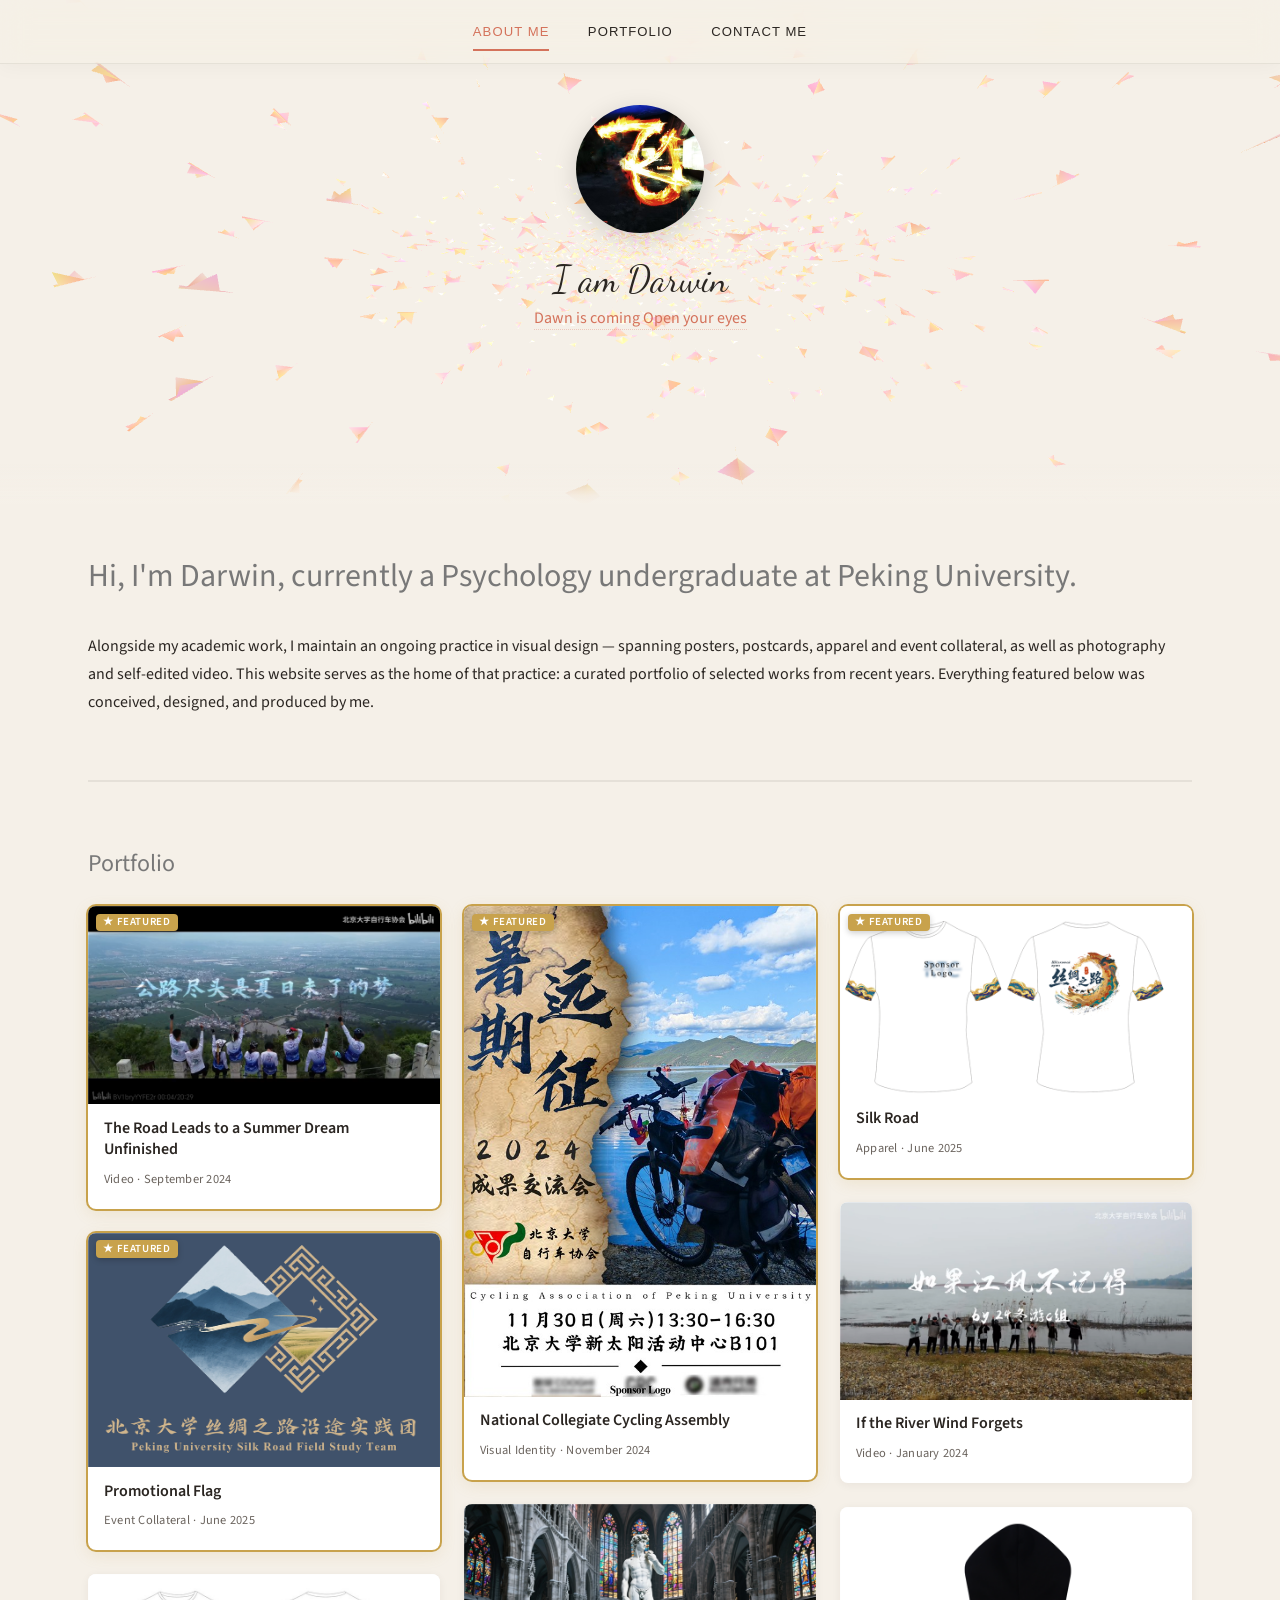
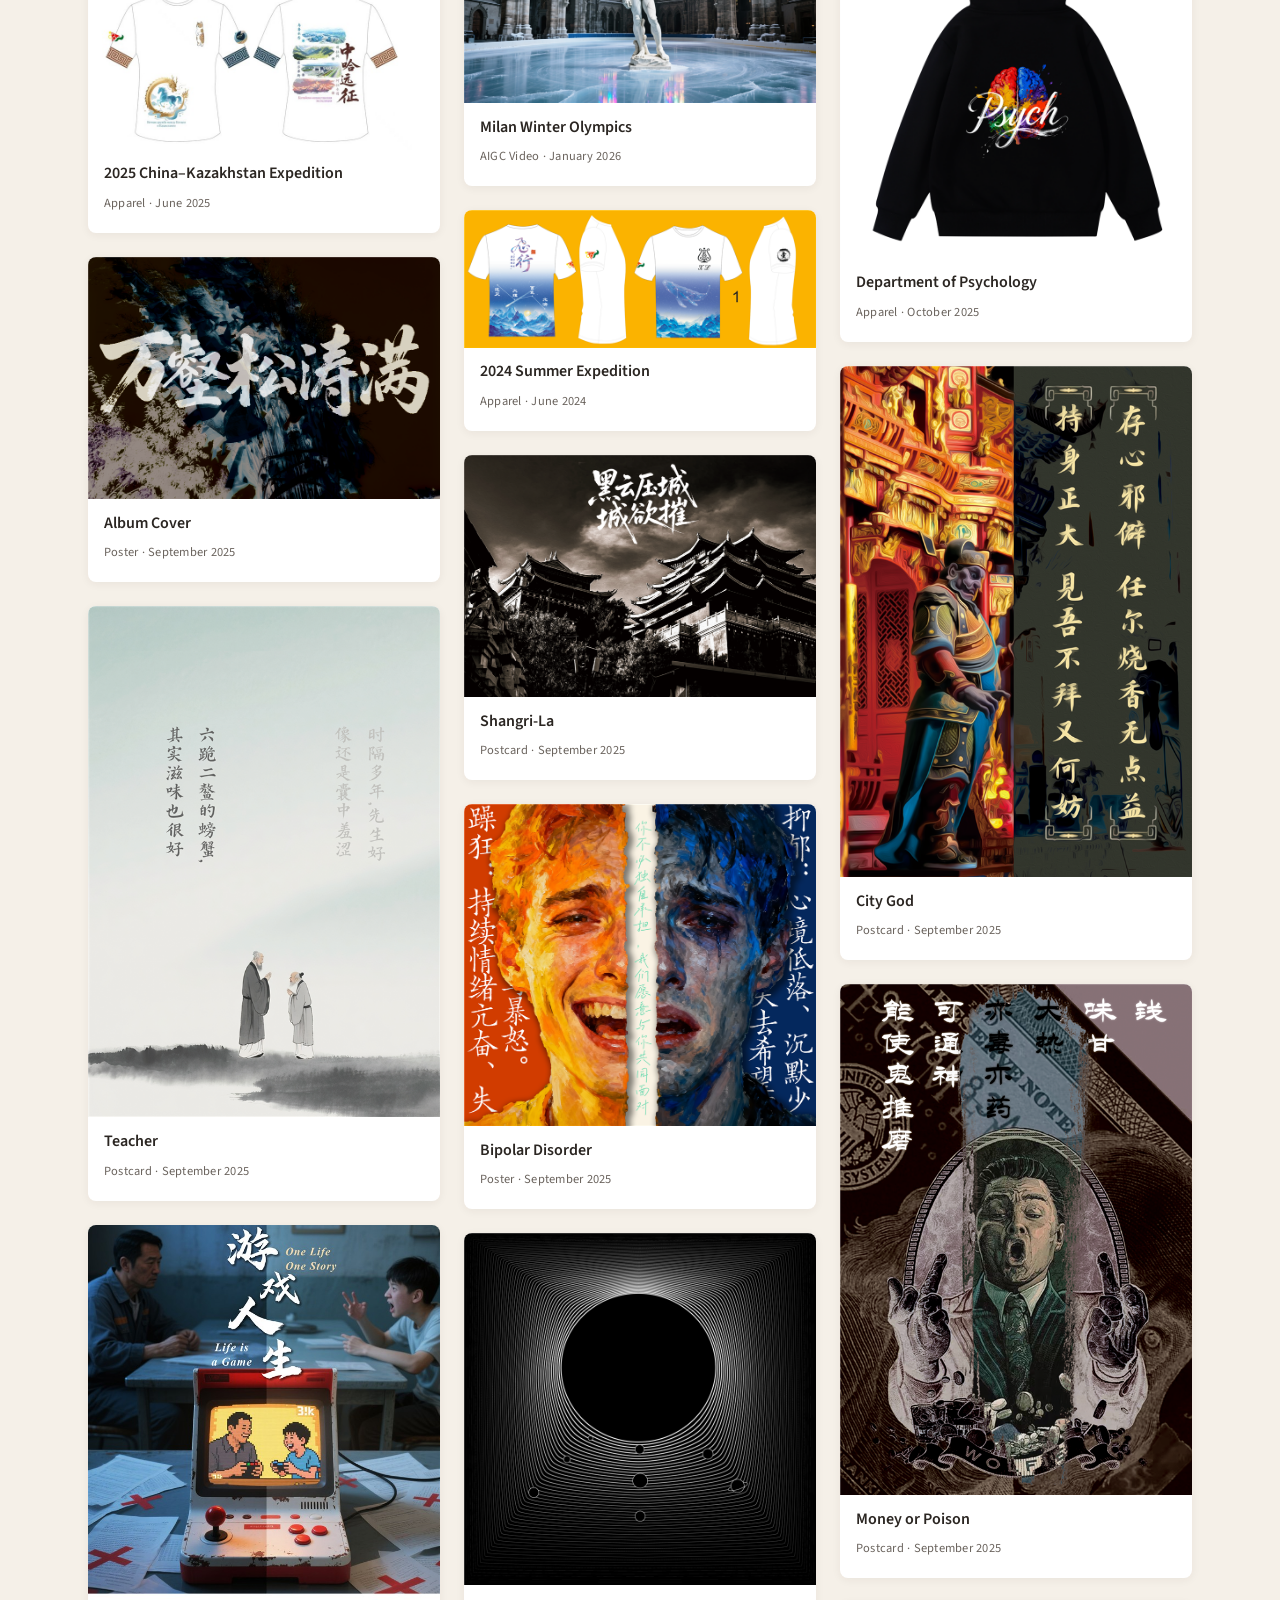
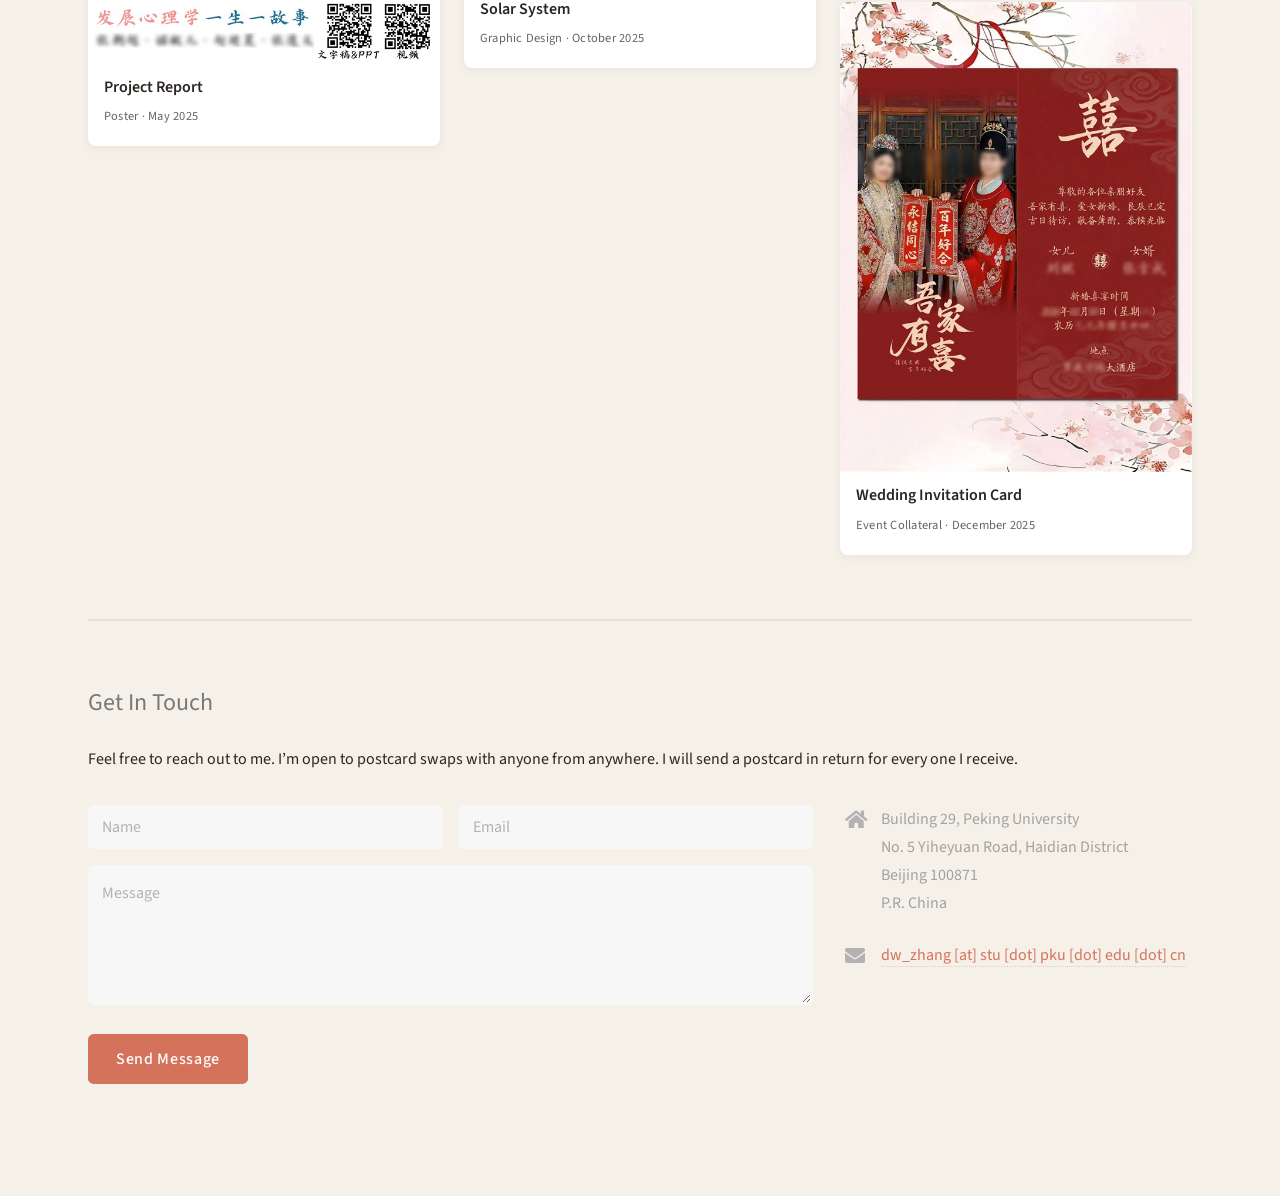
==== commit 55377f5e: "feat: data-driven portfolio with project detail pages - Rebuild portfolio as data-driven (projects.j" ====
--- a/index.html
+++ b/index.html
@@ -10,10 +10,18 @@
 		<meta charset="utf-8" />
 		<meta name="viewport" content="width=device-width, initial-scale=1, user-scalable=no" />
 		<link rel="stylesheet" href="assets/css/main.css" />
-		<link rel="stylesheet" href="assets/css/overrides.css" />
+		<link rel="stylesheet" href="assets/css/overrides.css?v=3" />
 		<link rel="icon" href="data:image/svg+xml,%3Csvg xmlns='http://www.w3.org/2000/svg' viewBox='0 0 100 100'%3E%3Ctext y='.9em' font-size='90'%3E🕊%3C/text%3E%3C/svg%3E" />
-		<!-- Umami Analytics (self-hosted, privacy-friendly, no cookies) -->
-		<script defer src="https://umami-ashen-xi.vercel.app/script.js" data-website-id="ce70d1c5-a07c-4a8a-adcc-c2fe38ce7951"></script>
+		<!-- Umami Analytics (injected after page load so it never blocks rendering) -->
+		<script>
+			window.addEventListener('load', function () {
+				var s = document.createElement('script');
+				s.async = true;
+				s.src = 'https://umami-ashen-xi.vercel.app/script.js';
+				s.setAttribute('data-website-id', 'ce70d1c5-a07c-4a8a-adcc-c2fe38ce7951');
+				document.head.appendChild(s);
+			});
+		</script>
 	</head>
 	<body class="is-preload">
 
@@ -71,128 +79,11 @@
 						<p>Alongside my academic work, I maintain an ongoing practice in visual design — spanning posters, postcards, apparel and event collateral, as well as photography and self-edited video. This website serves as the home of that practice: a curated portfolio of selected works from recent years. Everything featured below was conceived, designed, and produced by me.</p>
 					</section>
 
-				<!-- Two -->
+				<!-- Two: Portfolio (data-driven, rendered by assets/js/portfolio.js) -->
 					<section id="portfolio">
 						<h2>Portfolio</h2>
-						<div class="row">
-
-							<!-- AIGC Video (click → play mp4 in lightbox) -->
-							<article class="col-6 col-12-xsmall work-item">
-								<a href="images/portfolio/aigc-milan.mp4" class="image fit thumb video-play" data-poptrox="ignore" data-video="images/portfolio/aigc-milan.mp4">
-									<img src="images/portfolio/thumbs/aigc-milan.png" alt="" />
-									<span class="play-badge" aria-hidden="true">▶</span>
-								</a>
-								<h3>AIGC Video — Milan Winter Olympics</h3>
-								<p>An AI-generated short work created for the Milan–Cortina Winter Olympics Global AIGC Competition. Produced in January 2026.</p>
-							</article>
-
-							<!-- Bilibili Video: Winter Expedition -->
-							<article class="col-6 col-12-xsmall work-item">
-								<a href="https://www.bilibili.com/video/BV1uu4m1u7mR/" class="image fit thumb video-external" data-poptrox="ignore" data-title="If the River Wind Forgets">
-									<img src="images/portfolio/thumbs/video-winter.png" alt="" />
-									<span class="play-badge" aria-hidden="true">▶</span>
-								</a>
-								<h3>If the River Wind Forgets</h3>
-								<p>A 600-kilometre expedition film documenting a cross-regional cycling journey from Hunan to Guangxi, China. Produced in January 2024.</p>
-							</article>
-
-							<!-- Bilibili Video: Summer Expedition -->
-							<article class="col-6 col-12-xsmall work-item">
-								<a href="https://www.bilibili.com/video/BV1bryYYFE2r/" class="image fit thumb video-external" data-poptrox="ignore" data-title="The Road Leads to a Summer Dream Unfinished">
-									<img src="images/portfolio/thumbs/video-summer.png" alt="" />
-									<span class="play-badge" aria-hidden="true">▶</span>
-								</a>
-								<h3>The Road Leads to a Summer Dream Unfinished</h3>
-								<p>A 2,000-kilometre expedition film documenting a cross-regional cycling journey from Guangxi to Yunnan, China. Produced in September 2024.</p>
-							</article>
-
-							<!-- Custom T-shirts -->
-							<article class="col-6 col-12-xsmall work-item">
-								<a href="images/portfolio/tshirt-silkroad.png" class="image fit thumb"><img src="images/portfolio/thumbs/tshirt-silkroad.png" alt="" /></a>
-								<h3>Custom T-shirt — Silk Road</h3>
-								<p>Inspired by the Silk Road, commissioned as a sponsor-facing garment. Designed in 2025.</p>
-							</article>
-							<article class="col-6 col-12-xsmall work-item">
-								<a href="images/portfolio/tshirt-2024.png" class="image fit thumb"><img src="images/portfolio/thumbs/tshirt-2024.png" alt="" /></a>
-								<h3>Custom T-shirt — 2024 Summer Expedition</h3>
-								<p>Team apparel designed for the 2024 Summer Expedition. Designed in June 2024.</p>
-							</article>
-							<article class="col-6 col-12-xsmall work-item">
-								<a href="images/portfolio/tshirt-2025.jpg" class="image fit thumb"><img src="images/portfolio/thumbs/tshirt-2025.jpg" alt="" /></a>
-								<h3>Custom T-shirt — 2025 China–Kazakhstan Expedition</h3>
-								<p>Team apparel designed for the 2025 China–Kazakhstan Expedition. Designed in June 2025.</p>
-							</article>
-
-							<!-- Custom Hoodie -->
-							<article class="col-6 col-12-xsmall work-item">
-								<a href="images/portfolio/hoodie.png" class="image fit thumb"><img src="images/portfolio/thumbs/hoodie.png" alt="" /></a>
-								<h3>Custom Hoodie — Department of Psychology</h3>
-								<p>Official hoodie designed for the Department of Psychology. Designed in October 2025.</p>
-							</article>
-
-							<!-- Promotional Flag -->
-							<article class="col-6 col-12-xsmall work-item">
-								<a href="images/portfolio/flag-promo.png" class="image fit thumb"><img src="images/portfolio/thumbs/flag-promo.png" alt="" /></a>
-								<h3>Promotional Flag</h3>
-								<p>Event flag developed for formal communication and brand exposure. Designed in June 2025.</p>
-							</article>
-
-							<!-- Posters -->
-							<article class="col-6 col-12-xsmall work-item">
-								<a href="images/portfolio/poster.jpg" class="image fit thumb"><img src="images/portfolio/thumbs/poster.jpg" alt="" /></a>
-								<h3>Forum Poster</h3>
-								<p>Key visual created for a formal academic forum. Designed in November 2024.</p>
-							</article>
-							<article class="col-6 col-12-xsmall work-item">
-								<a href="images/portfolio/poster-album.png" class="image fit thumb"><img src="images/portfolio/thumbs/poster-album.png" alt="" /></a>
-								<h3>Album Cover</h3>
-								<p>Cover artwork developed as an independent conceptual piece. Designed in 2025.</p>
-							</article>
-							<article class="col-6 col-12-xsmall work-item">
-								<a href="images/portfolio/poster-shangri-la.png" class="image fit thumb"><img src="images/portfolio/thumbs/poster-shangri-la.png" alt="" /></a>
-								<h3>"Shangri-La" Postcard</h3>
-								<p>Postcard composed from original photography of the Shangri-La landscape. Designed in September 2025.</p>
-							</article>
-							<article class="col-6 col-12-xsmall work-item">
-								<a href="images/portfolio/poster-citygod.png" class="image fit thumb"><img src="images/portfolio/thumbs/poster-citygod.png" alt="" /></a>
-								<h3>City God</h3>
-								<p>Postcard depicting the traditional Chinese City God (Chenghuang). Designed in September 2025.</p>
-							</article>
-							<article class="col-6 col-12-xsmall work-item">
-								<a href="images/portfolio/poster-teacher.png" class="image fit thumb"><img src="images/portfolio/thumbs/poster-teacher.png" alt="" /></a>
-								<h3>Teacher</h3>
-								<p>Postcard expressing the enduring bond between master and disciple. Designed in September 2025.</p>
-							</article>
-							<article class="col-6 col-12-xsmall work-item">
-								<a href="images/portfolio/poster-bipolardisorder.png" class="image fit thumb"><img src="images/portfolio/thumbs/poster-bipolardisorder.png" alt="" /></a>
-								<h3>Bipolar Disorder</h3>
-								<p>Poster exploring the emotional landscape of bipolar disorder through visual metaphor. Designed in September 2025.</p>
-							</article>
-							<article class="col-6 col-12-xsmall work-item">
-								<a href="images/portfolio/poster-money.png" class="image fit thumb"><img src="images/portfolio/thumbs/poster-money.png" alt="" /></a>
-								<h3>Money or Poison</h3>
-								<p>Postcard inspired by <i>The Wolf of Wall Street</i>, reflecting on wealth and value. Designed in September 2025.</p>
-							</article>
-							<article class="col-6 col-12-xsmall work-item">
-								<a href="images/portfolio/poster-projectreport.jpg" class="image fit thumb"><img src="images/portfolio/thumbs/poster-projectreport.jpg" alt="" /></a>
-								<h3>Poster for Project Report</h3>
-								<p>Cover visual designed for an academic project report. Designed in May 2025.</p>
-							</article>
-
-							<!-- Graphic Design -->
-							<article class="col-6 col-12-xsmall work-item">
-								<a href="images/portfolio/graphicdesign-solarsystem.png" class="image fit thumb"><img src="images/portfolio/thumbs/graphicdesign-solarsystem.png" alt="" /></a>
-								<h3>Solar System — Graphic Design</h3>
-								<p>Illustrative graphic piece based on the solar system, created in Adobe Illustrator. Designed in October 2025.</p>
-							</article>
-
-							<!-- Invitation Card -->
-							<article class="col-6 col-12-xsmall work-item">
-								<a href="images/portfolio/invitation.jpg" class="image fit thumb"><img src="images/portfolio/thumbs/invitation.jpg" alt="" /></a>
-								<h3>Wedding Invitation Card</h3>
-								<p>Bespoke wedding invitation commissioned by a private client — a step toward monetising personal artistic practice. Designed in December 2025.</p>
-							</article>
-
+						<div id="portfolio-grid" class="pf-grid">
+							<p class="pf-loading">Loading projects…</p>
 						</div>
 					</section>
 
@@ -565,6 +456,7 @@
 			<script src="assets/js/breakpoints.min.js"></script>
 			<script src="assets/js/util.js"></script>
 			<script src="assets/js/main.js"></script>
+			<script src="assets/js/portfolio.js?v=2"></script>
 
 		<!-- Vanta Birds Background (local) -->
 			<script src="assets/js/three.min.js"></script>
--- a/assets/css/overrides.css
+++ b/assets/css/overrides.css
@@ -668,3 +668,457 @@
 	background: rgba(43, 38, 34, 0.06);
 }
 
+/* ============================================================
+   Portfolio v2 — data-driven cards + featured highlight
+   ============================================================ */
+
+/* Masonry grid — JS distributes cards into flex columns (row-major),
+   so featured pieces land on the top row; column bottoms stay ragged. */
+.pf-grid {
+	display: flex;
+	gap: 1.5em;
+	align-items: flex-start;
+}
+.pf-col {
+	flex: 1 1 0;
+	min-width: 0;
+	display: flex;
+	flex-direction: column;
+	gap: 1.5em;
+}
+.pf-loading {
+	color: var(--ink-secondary);
+	text-align: center;
+}
+
+/* Card */
+.pf-card {
+	display: block;
+	width: 100%;
+	margin: 0;
+	border: none !important;
+	box-shadow: none !important;
+	text-decoration: none !important;
+	border-radius: 8px;
+	overflow: hidden;
+	background: #fff;
+	box-shadow: 0 2px 10px rgba(43, 38, 34, 0.06) !important;
+	transition: transform 0.3s ease, box-shadow 0.3s ease;
+}
+.pf-card:hover {
+	transform: translateY(-3px);
+	box-shadow: 0 10px 28px rgba(43, 38, 34, 0.14) !important;
+}
+
+.pf-thumb {
+	display: block;
+	position: relative;
+	overflow: hidden;
+	line-height: 0;
+}
+.pf-thumb img {
+	width: 100%;
+	height: auto;
+	display: block;
+	transition: transform 0.4s ease;
+}
+.pf-card:hover .pf-thumb img {
+	transform: scale(1.04);
+}
+
+/* "View details →" hover overlay */
+.pf-view {
+	position: absolute;
+	left: 0;
+	right: 0;
+	bottom: 0;
+	padding: 1.4em 1em 0.8em 1em;
+	font-size: 0.8em;
+	font-weight: 500;
+	letter-spacing: 0.04em;
+	color: #fff;
+	text-align: center;
+	background: linear-gradient(to top, rgba(20, 18, 16, 0.75), rgba(20, 18, 16, 0));
+	opacity: 0;
+	transform: translateY(8px);
+	transition: opacity 0.3s ease, transform 0.3s ease;
+}
+.pf-card:hover .pf-view {
+	opacity: 1;
+	transform: translateY(0);
+}
+
+/* Card info */
+.pf-info {
+	display: block;
+	padding: 0.85em 1em 1em 1em;
+}
+.pf-title {
+	display: block;
+	font-size: 1em;
+	font-weight: 600;
+	color: var(--ink-primary);
+	line-height: 1.35;
+	margin-bottom: 0.25em;
+}
+.pf-cat {
+	display: block;
+	font-size: 0.78em;
+	color: var(--ink-secondary);
+	letter-spacing: 0.02em;
+}
+
+/* Featured: gold border + ⭐ badge */
+.pf-card.is-featured {
+	box-shadow: 0 0 0 2px #C8A24C, 0 4px 16px rgba(200, 162, 76, 0.18) !important;
+}
+.pf-card.is-featured:hover {
+	box-shadow: 0 0 0 2px #C8A24C, 0 12px 30px rgba(200, 162, 76, 0.28) !important;
+}
+.pf-badge {
+	position: absolute;
+	top: 0.7em;
+	left: 0.7em;
+	background: #C8A24C;
+	color: #fff;
+	font-size: 0.68em;
+	font-weight: 600;
+	letter-spacing: 0.06em;
+	text-transform: uppercase;
+	padding: 0.32em 0.7em;
+	border-radius: 4px;
+	line-height: 1;
+	box-shadow: 0 2px 6px rgba(0, 0, 0, 0.2);
+}
+
+@media screen and (max-width: 980px) {
+	.pf-grid { gap: 1.2em; }
+	.pf-col { gap: 1.2em; }
+}
+
+/* ============================================================
+   Project detail page (project.html)
+   ============================================================ */
+
+body.project-page {
+	background: var(--bg-cream) !important;
+}
+
+.project-topbar {
+	position: sticky;
+	top: 0;
+	z-index: 100;
+	display: flex;
+	align-items: center;
+	justify-content: space-between;
+	height: var(--nav-height);
+	padding: 0 2em;
+	background-color: rgba(245, 240, 232, 0.85);
+	backdrop-filter: blur(14px) saturate(140%);
+	-webkit-backdrop-filter: blur(14px) saturate(140%);
+	border-bottom: 1px solid rgba(43, 38, 34, 0.08);
+}
+.project-back {
+	font-size: 0.85em;
+	font-weight: 500;
+	letter-spacing: 0.04em;
+	color: var(--ink-primary) !important;
+	text-decoration: none !important;
+	border-bottom: none !important;
+}
+.project-back:hover { color: var(--accent) !important; }
+
+.project-print {
+	font-size: 0.78em;
+	font-weight: 500;
+	letter-spacing: 0.05em;
+	text-transform: uppercase;
+	color: var(--accent);
+	background: transparent;
+	border: 1.5px solid var(--accent);
+	border-radius: 6px;
+	padding: 0.45em 1em;
+	cursor: pointer;
+	transition: all 0.2s ease;
+}
+.project-print:hover { background: var(--accent); color: #fff; }
+
+.project-root {
+	max-width: 860px;
+	margin: 0 auto;
+	padding: 3em 2em 1em 2em;
+}
+.project-loading { color: var(--ink-secondary); text-align: center; }
+
+/* Adaptive layout: landscape = stacked (image on top), portrait = split (image left) */
+.project-layout.layout-landscape { display: block; }
+.layout-landscape .project-visual { max-width: 720px; margin: 0 auto; }
+.layout-landscape .project-content { margin-top: 0; }
+
+.project-layout.layout-portrait {
+	display: grid;
+	grid-template-columns: minmax(0, 44%) 1fr;
+	gap: 2.6em;
+	align-items: start;
+}
+.layout-portrait .project-visual {
+	position: sticky;
+	top: calc(var(--nav-height) + 1.5em);
+}
+/* Image keeps its original proportions, filling the column width (no crop) */
+.layout-portrait .project-visual .project-hero-img img {
+	width: 100%;
+	height: auto;
+}
+/* Only the text column scrolls — its own scrollbar sits inside the block */
+.layout-portrait .project-content {
+	max-height: calc(100vh - var(--nav-height) - 4em);
+	overflow-y: auto;
+	padding-right: 0.7em;
+}
+.layout-portrait .project-head { margin-top: 0; }
+.layout-portrait .project-body { margin-top: 1.6em; }
+
+@media screen and (max-width: 736px) {
+	.project-layout.layout-portrait { display: block; }
+	.layout-portrait .project-visual { position: static; }
+	.layout-portrait .project-content { max-height: none; overflow: visible; padding-right: 0; }
+	.layout-portrait .project-head { margin-top: 1.6em; }
+}
+
+/* Hero */
+.project-hero-img {
+	display: block;
+	position: relative;
+	line-height: 0;
+	border-radius: 10px;
+	overflow: hidden;
+	cursor: zoom-in;
+	border-bottom: none !important;
+	box-shadow: 0 8px 30px rgba(43, 38, 34, 0.12);
+}
+.project-hero-img img { width: 100%; height: auto; display: block; }
+.project-hero-img video { width: 100%; display: block; background: #000; }
+.project-hero-img.is-video { cursor: pointer; }
+
+.hero-play {
+	position: absolute;
+	top: 50%;
+	left: 50%;
+	transform: translate(-50%, -50%);
+	width: 3.6em;
+	height: 3.6em;
+	line-height: 3.6em;
+	box-sizing: border-box;
+	text-align: center;
+	padding-left: 0.18em;
+	border-radius: 50%;
+	background: rgba(20, 18, 16, 0.55);
+	color: #fff;
+	font-size: 1.3em;
+	pointer-events: none;
+	box-shadow: 0 4px 16px rgba(0, 0, 0, 0.3);
+	transition: background 0.25s ease, transform 0.25s ease;
+}
+.project-hero-img.is-video:hover .hero-play {
+	background: var(--accent);
+	transform: translate(-50%, -50%) scale(1.08);
+}
+
+.project-head { margin-top: 1.6em; }
+.project-cat {
+	display: inline-block;
+	font-size: 0.72em;
+	font-weight: 600;
+	letter-spacing: 0.1em;
+	text-transform: uppercase;
+	color: var(--accent);
+	margin-bottom: 0.4em;
+}
+.project-head h1 {
+	color: var(--ink-primary);
+	font-size: 2em;
+	line-height: 1.2;
+	margin: 0 0 0.6em 0;
+}
+
+/* Meta bar: Date · Tools · Role */
+.project-meta {
+	display: flex;
+	flex-wrap: wrap;
+	gap: 1.6em;
+	padding: 1em 0;
+	border-top: 1px solid rgba(43, 38, 34, 0.1);
+	border-bottom: 1px solid rgba(43, 38, 34, 0.1);
+}
+.project-meta .pm {
+	font-size: 0.9em;
+	color: var(--ink-primary);
+}
+.project-meta .pm-k {
+	display: block;
+	font-size: 0.72em;
+	font-weight: 600;
+	letter-spacing: 0.08em;
+	text-transform: uppercase;
+	color: var(--ink-secondary);
+	margin-bottom: 0.25em;
+}
+
+/* Body sections */
+.project-body { margin-top: 2.2em; }
+.project-section { margin-bottom: 2.2em; }
+.project-section h2 {
+	color: var(--ink-primary);
+	font-size: 1.05em;
+	letter-spacing: 0.02em;
+	margin-bottom: 0.7em;
+	padding-bottom: 0.4em;
+	border-bottom: 2px solid var(--accent);
+	display: inline-block;
+}
+.project-section p {
+	color: var(--ink-primary);
+	line-height: 1.7;
+	margin-bottom: 0.8em;
+}
+
+/* Deliverables */
+.pd-video video {
+	width: 100%;
+	border-radius: 8px;
+	background: #000;
+	display: block;
+	margin-bottom: 1em;
+}
+.pd-links { display: flex; flex-wrap: wrap; gap: 0.8em; margin-bottom: 1em; }
+.pd-link-btn {
+	display: inline-block;
+	background: var(--accent);
+	color: #fff !important;
+	font-size: 0.85em;
+	font-weight: 500;
+	letter-spacing: 0.03em;
+	padding: 0.6em 1.2em;
+	border-radius: 6px;
+	text-decoration: none !important;
+	border-bottom: none !important;
+	transition: background 0.2s ease;
+}
+.pd-link-btn:hover { background: #B85E47; color: #fff !important; }
+
+.pd-gallery {
+	display: grid;
+	grid-template-columns: repeat(auto-fill, minmax(180px, 1fr));
+	gap: 0.8em;
+	margin-bottom: 1em;
+}
+.pd-shot {
+	display: block;
+	line-height: 0;
+	border-radius: 6px;
+	overflow: hidden;
+	cursor: zoom-in;
+	border-bottom: none !important;
+}
+.pd-shot img { width: 100%; height: auto; display: block; transition: transform 0.3s ease; }
+.pd-shot:hover img { transform: scale(1.04); }
+.pd-stats { max-width: 480px; margin-top: 0.5em; }
+
+/* Prev / Next nav */
+.project-nav {
+	max-width: 860px;
+	margin: 1em auto 4em auto;
+	padding: 1.5em 2em 0 2em;
+	border-top: 1px solid rgba(43, 38, 34, 0.1);
+	display: flex;
+	align-items: center;
+	justify-content: space-between;
+	gap: 1em;
+}
+.project-nav a {
+	font-size: 0.85em;
+	color: var(--ink-primary) !important;
+	text-decoration: none !important;
+	border-bottom: none !important;
+	max-width: 38%;
+	overflow: hidden;
+	text-overflow: ellipsis;
+	white-space: nowrap;
+}
+.project-nav a:hover { color: var(--accent) !important; }
+.project-nav .pn-home {
+	font-size: 0.75em;
+	letter-spacing: 0.08em;
+	text-transform: uppercase;
+	color: var(--ink-secondary) !important;
+}
+.project-nav .pn-next { text-align: right; }
+.project-nav .pn-disabled { visibility: hidden; }
+
+/* Image zoom overlay */
+.zoom-overlay {
+	position: fixed;
+	inset: 0;
+	z-index: 10000;
+	display: none;
+	align-items: center;
+	justify-content: center;
+	padding: 2em;
+	background: rgba(20, 18, 16, 0.9);
+	cursor: zoom-out;
+}
+.zoom-overlay.is-open { display: flex; }
+.zoom-overlay img {
+	max-width: 95vw;
+	max-height: 92vh;
+	border-radius: 6px;
+	box-shadow: 0 12px 50px rgba(0, 0, 0, 0.5);
+}
+
+@media screen and (max-width: 736px) {
+	.project-root { padding: 2em 1.2em 1em 1.2em; }
+	.project-head h1 { font-size: 1.6em; }
+	.project-meta { gap: 1.1em; }
+}
+
+/* Print: clean single-column PDF export */
+@media print {
+	.project-topbar,
+	.project-print,
+	.project-nav,
+	.zoom-overlay,
+	.hero-play { display: none !important; }
+	body.project-page { background: #fff !important; }
+	.project-root { max-width: 100%; padding: 0; font-size: 10pt; }
+	.project-layout.layout-portrait,
+	.project-layout.layout-landscape { display: block !important; }
+	.layout-portrait .project-visual,
+	.layout-landscape .project-visual {
+		position: static !important;
+		max-width: 100% !important;
+		margin: 0 auto 0.8em auto !important;
+		text-align: center;
+	}
+	.project-hero-img { box-shadow: none !important; cursor: default; display: inline-block; }
+	.project-hero-img img {
+		max-height: 7cm;
+		width: auto !important;
+		max-width: 100%;
+		margin: 0 auto;
+	}
+	.project-cat { font-size: 8pt; }
+	.project-head { margin-top: 0.5em !important; }
+	.project-head h1 { font-size: 17pt; margin-bottom: 0.3em; }
+	.project-meta { gap: 1em; padding: 0.5em 0; }
+	.project-meta .pm { font-size: 8.5pt; }
+	.project-meta .pm-k { font-size: 7pt; }
+	.project-body { margin-top: 0.8em !important; }
+	.project-section { break-inside: avoid; page-break-inside: avoid; margin-bottom: 1em; }
+	.project-section h2 { font-size: 11pt; margin-bottom: 0.4em; }
+	.project-section p { font-size: 10pt; line-height: 1.4; margin-bottom: 0.4em; }
+	.pd-video { display: none !important; }
+	a[href]:after { content: ""; }
+}
+
+
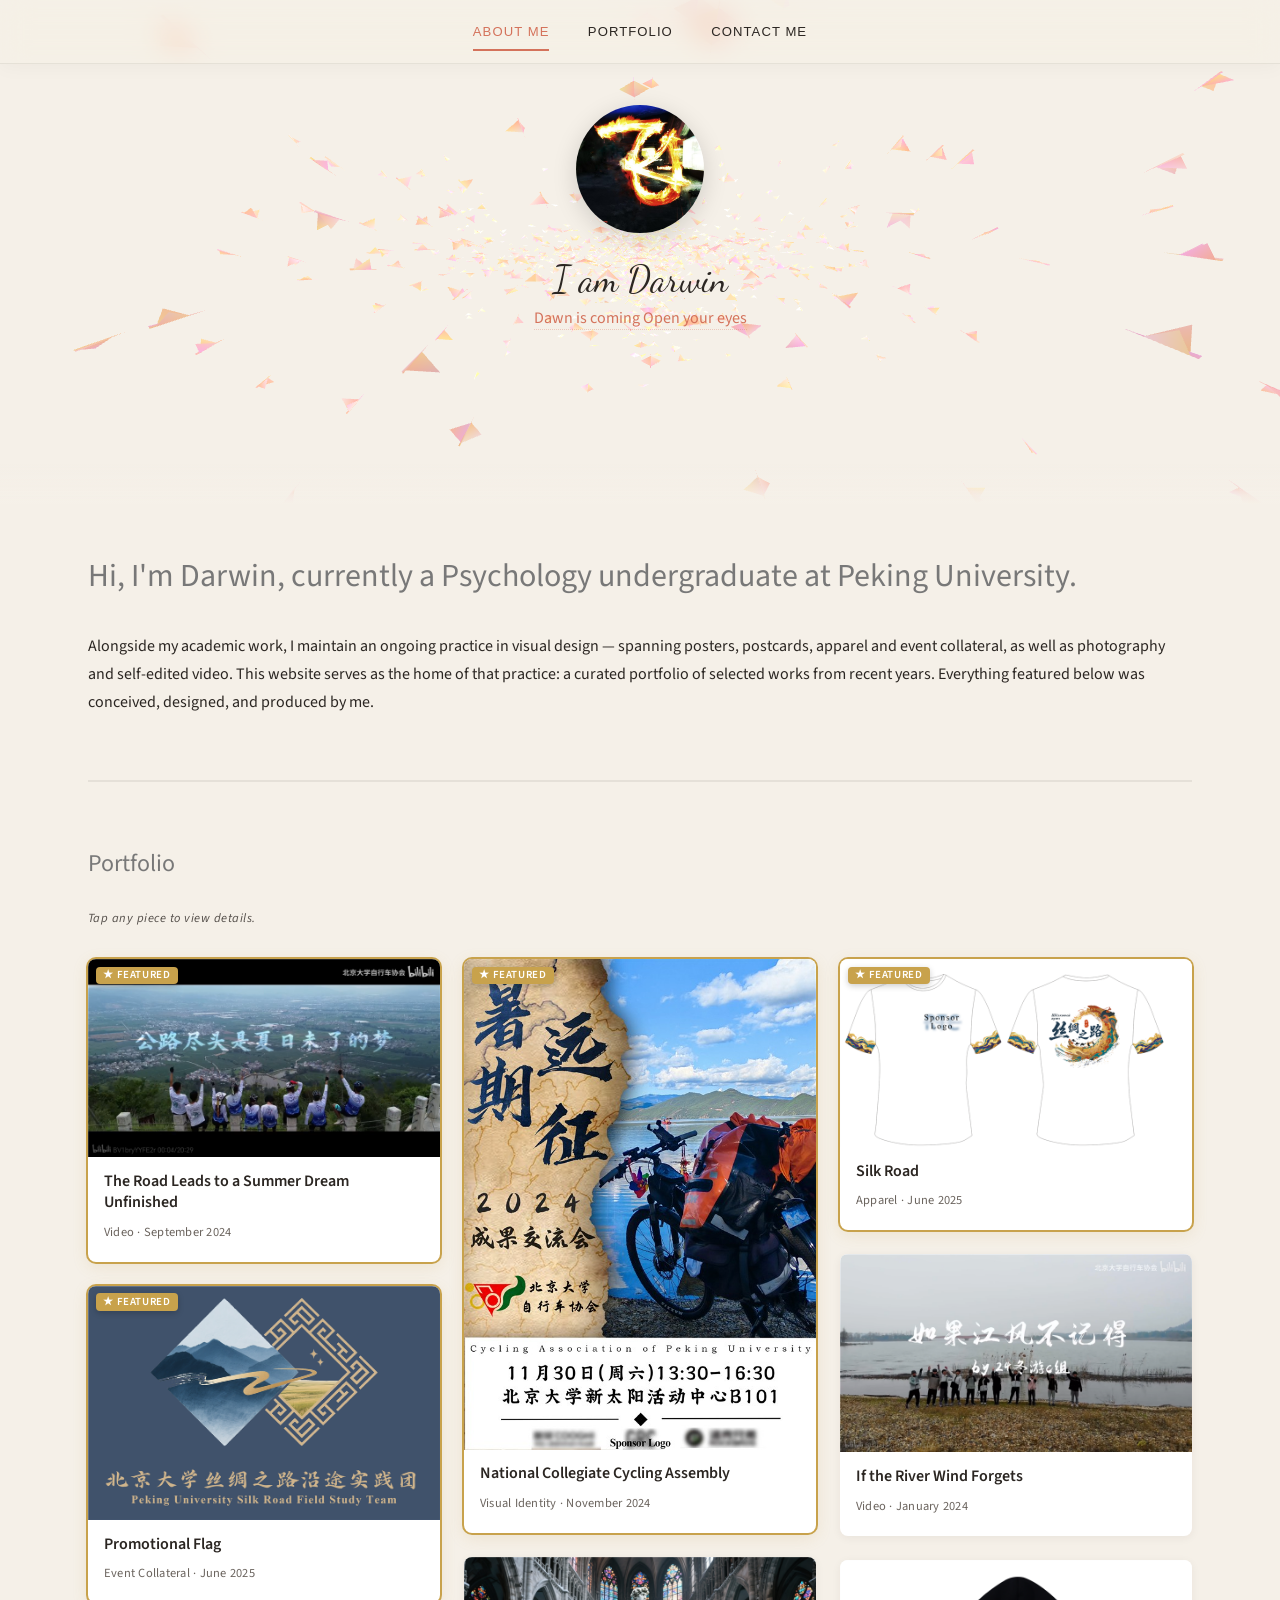
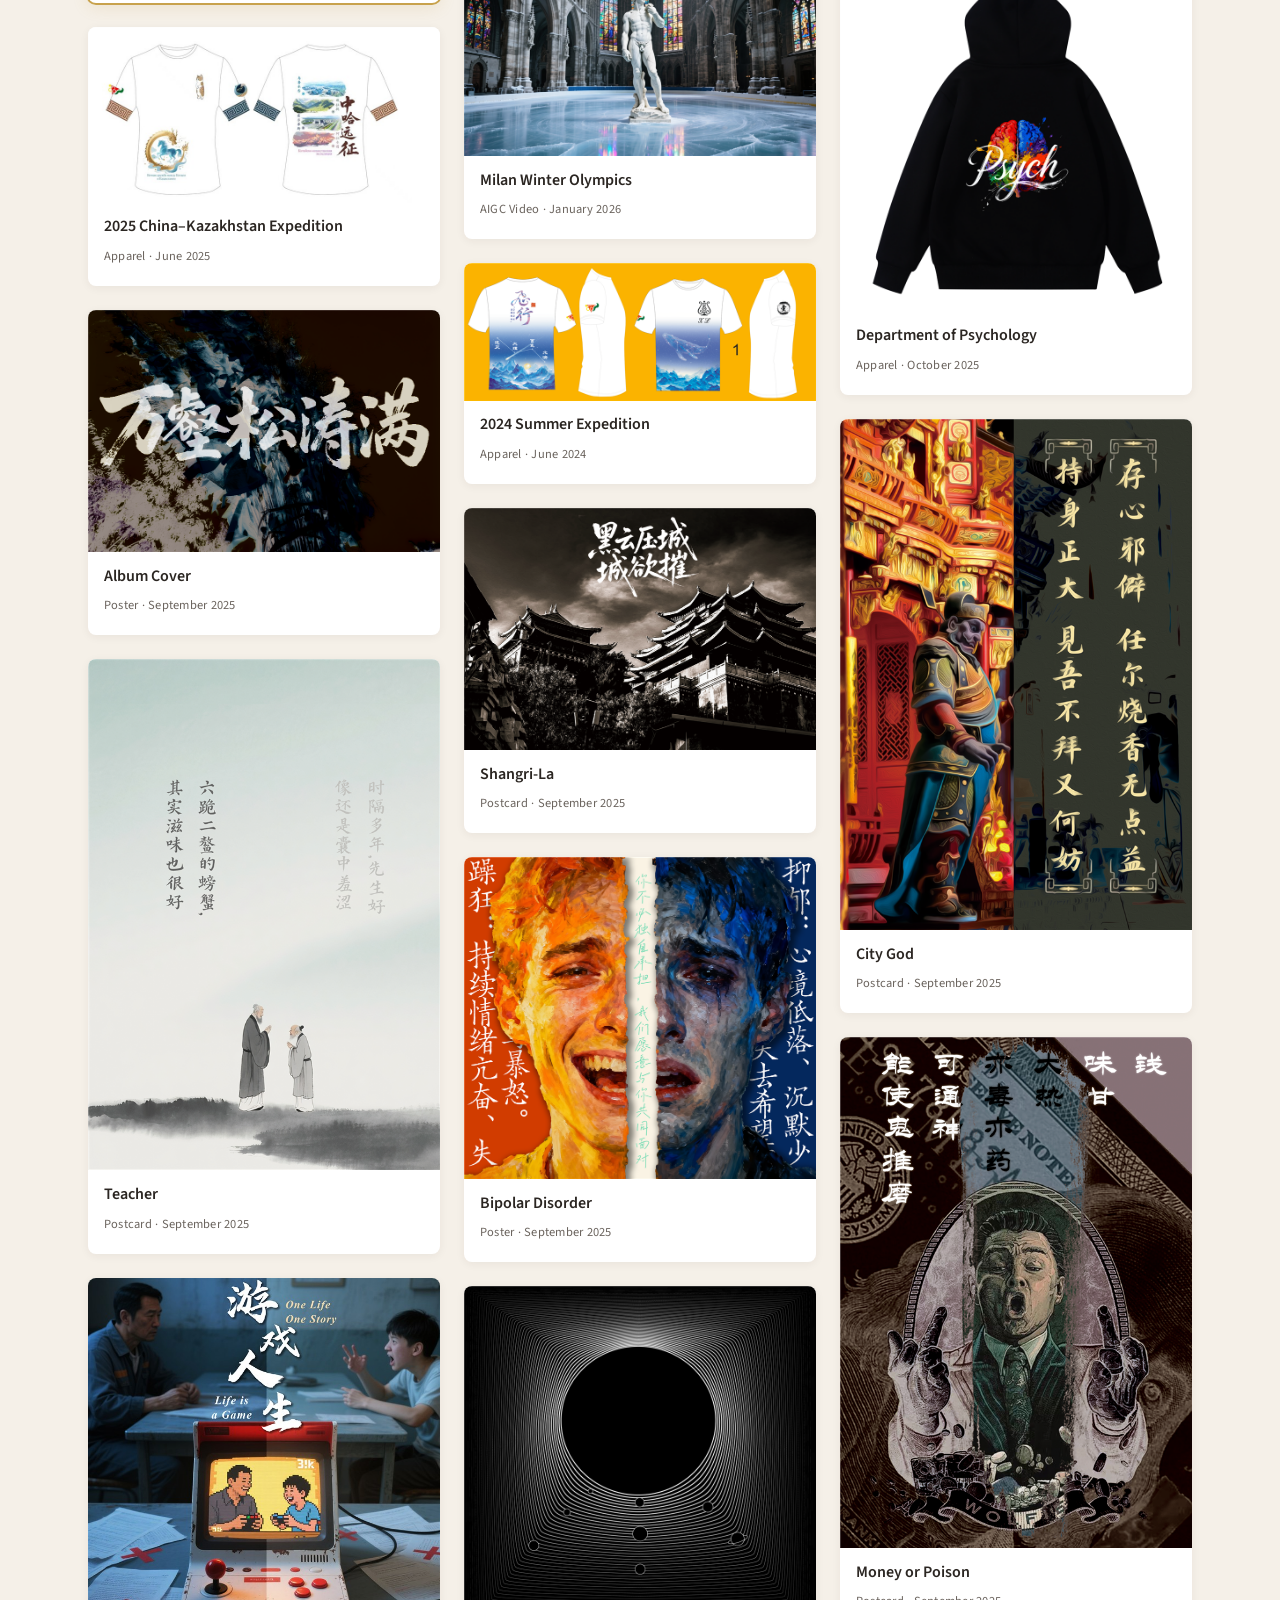
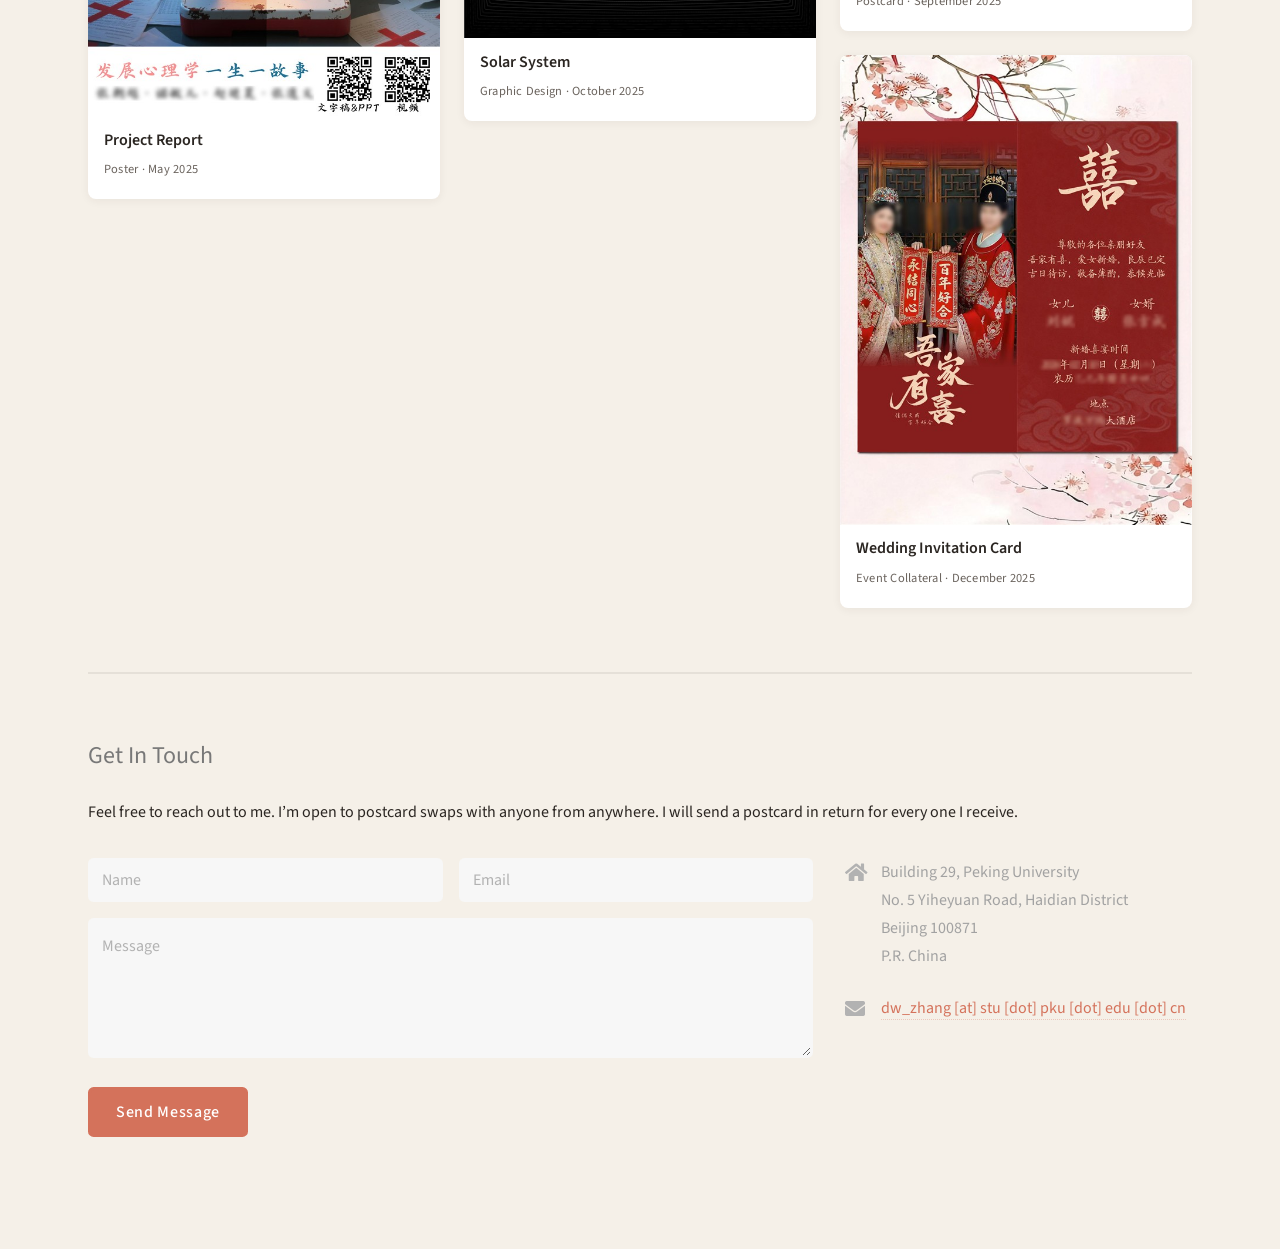
==== commit 92222d49: "fix: restore 'Tap any piece to view details' portfolio hint" ====
--- a/index.html
+++ b/index.html
@@ -10,7 +10,7 @@
 		<meta charset="utf-8" />
 		<meta name="viewport" content="width=device-width, initial-scale=1, user-scalable=no" />
 		<link rel="stylesheet" href="assets/css/main.css" />
-		<link rel="stylesheet" href="assets/css/overrides.css?v=3" />
+		<link rel="stylesheet" href="assets/css/overrides.css?v=4" />
 		<link rel="icon" href="data:image/svg+xml,%3Csvg xmlns='http://www.w3.org/2000/svg' viewBox='0 0 100 100'%3E%3Ctext y='.9em' font-size='90'%3E🕊%3C/text%3E%3C/svg%3E" />
 		<!-- Umami Analytics (injected after page load so it never blocks rendering) -->
 		<script>
@@ -82,6 +82,7 @@
 				<!-- Two: Portfolio (data-driven, rendered by assets/js/portfolio.js) -->
 					<section id="portfolio">
 						<h2>Portfolio</h2>
+						<p class="portfolio-intro">Tap any piece to view details.</p>
 						<div id="portfolio-grid" class="pf-grid">
 							<p class="pf-loading">Loading projects…</p>
 						</div>
--- a/assets/css/overrides.css
+++ b/assets/css/overrides.css
@@ -671,6 +671,15 @@
 /* ============================================================
    Portfolio v2 — data-driven cards + featured highlight
    ============================================================ */
+
+.portfolio-intro {
+	color: var(--ink-secondary) !important;
+	font-size: 0.78em;
+	font-style: italic;
+	letter-spacing: 0.04em;
+	margin: -0.2em 0 2.2em 0 !important;
+	opacity: 0.8;
+}
 
 /* Masonry grid — JS distributes cards into flex columns (row-major),
    so featured pieces land on the top row; column bottoms stay ragged. */
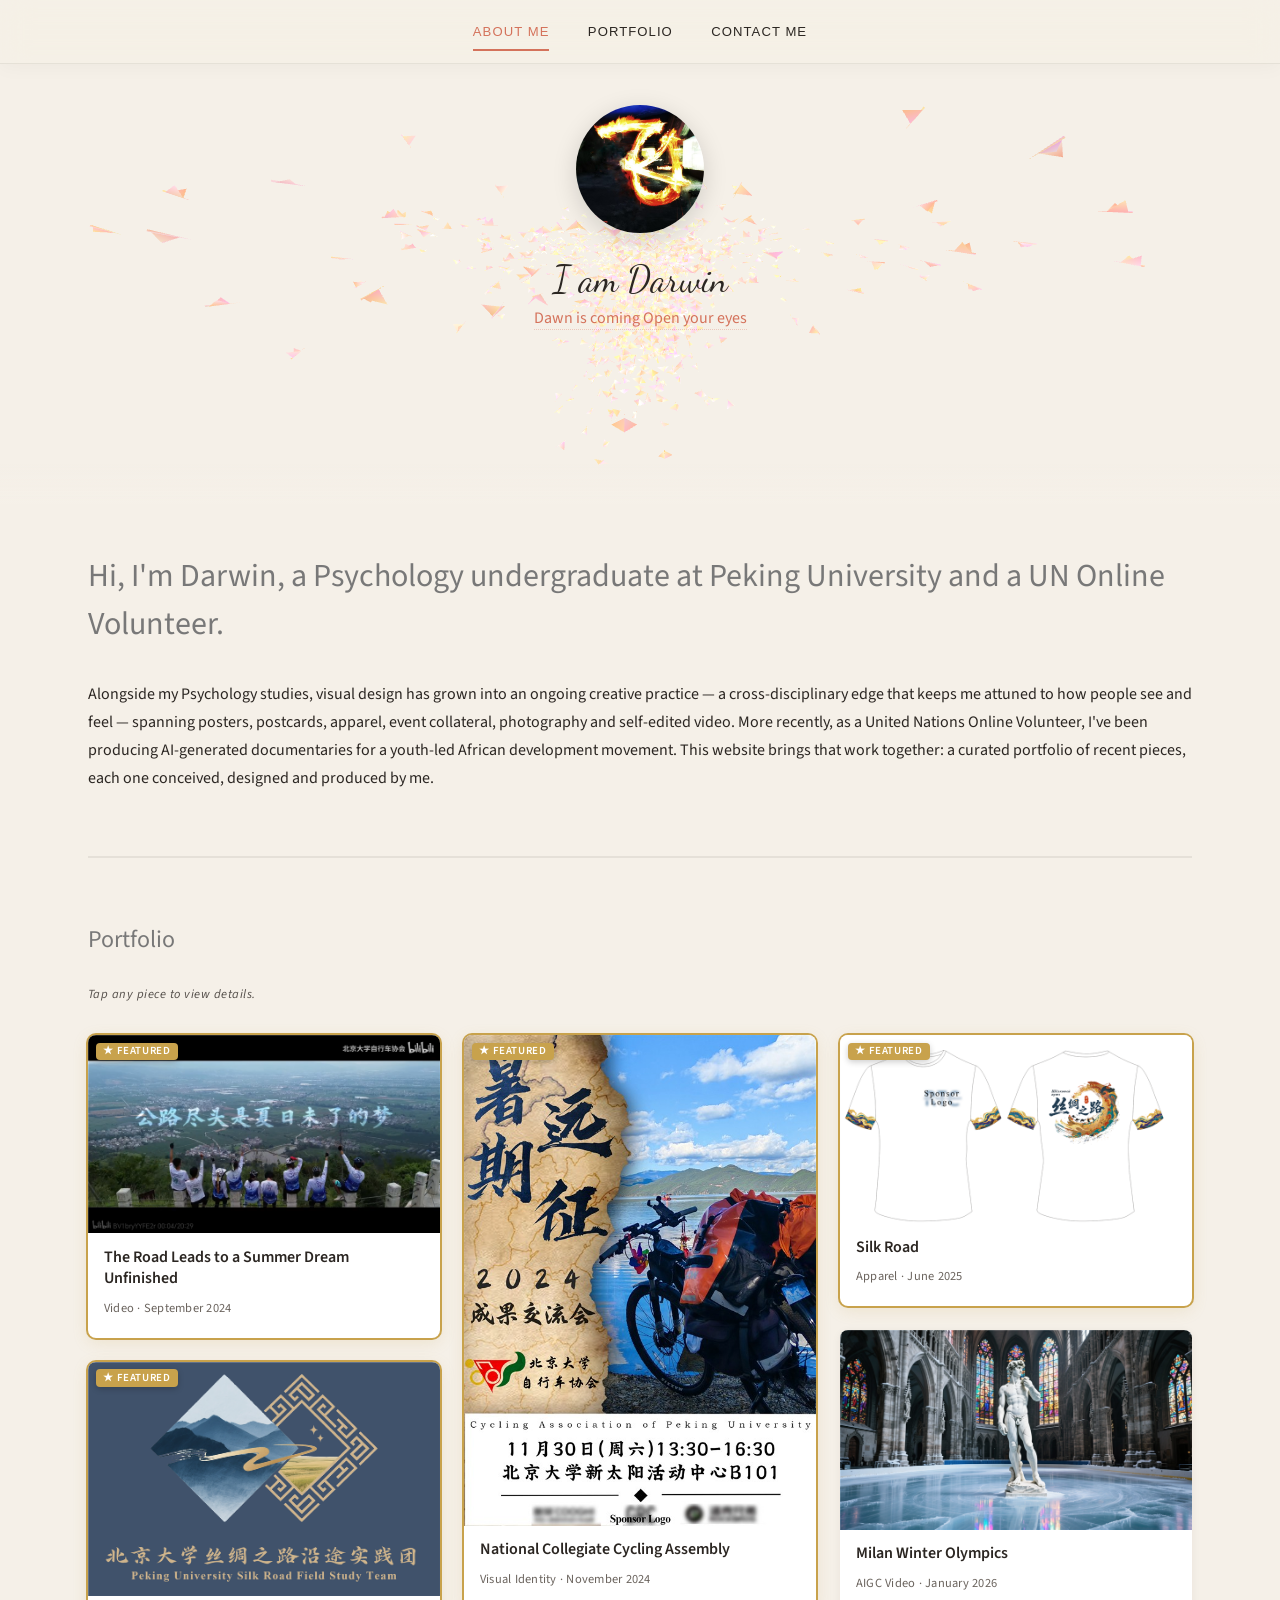
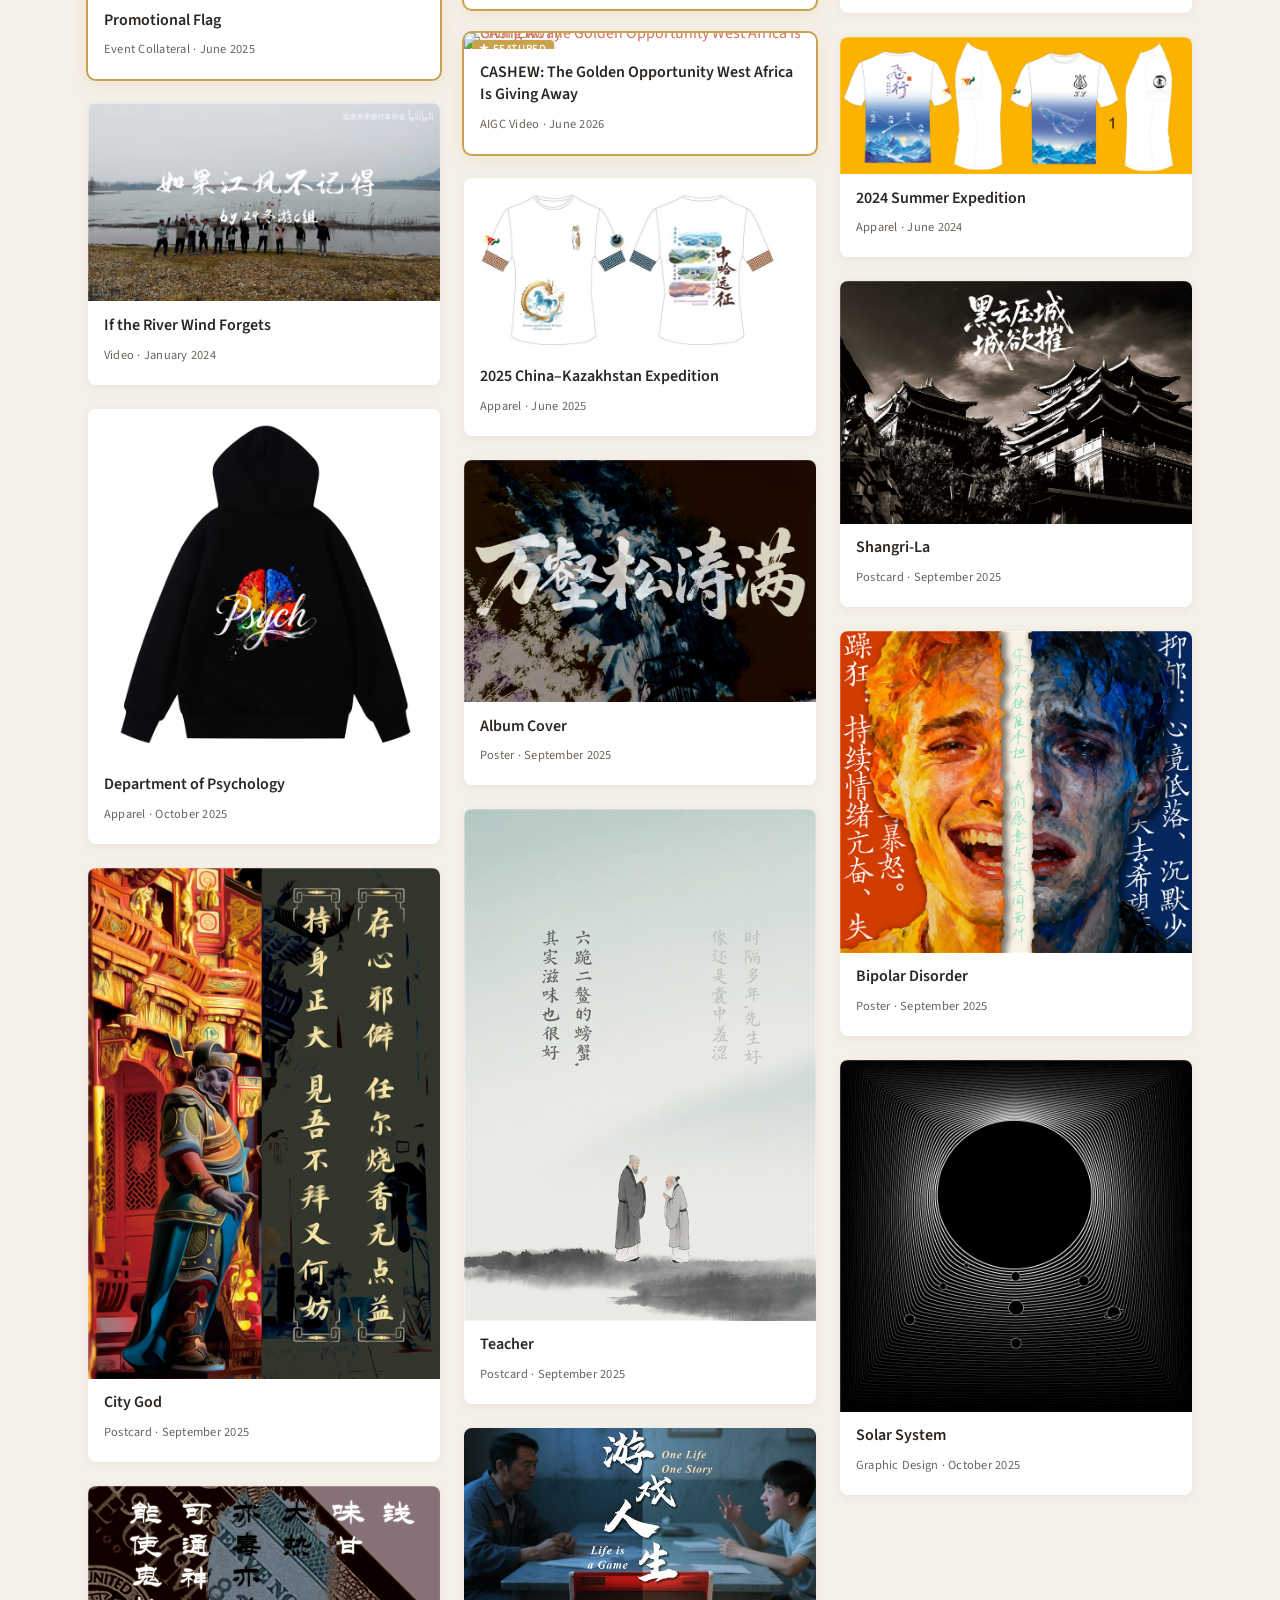
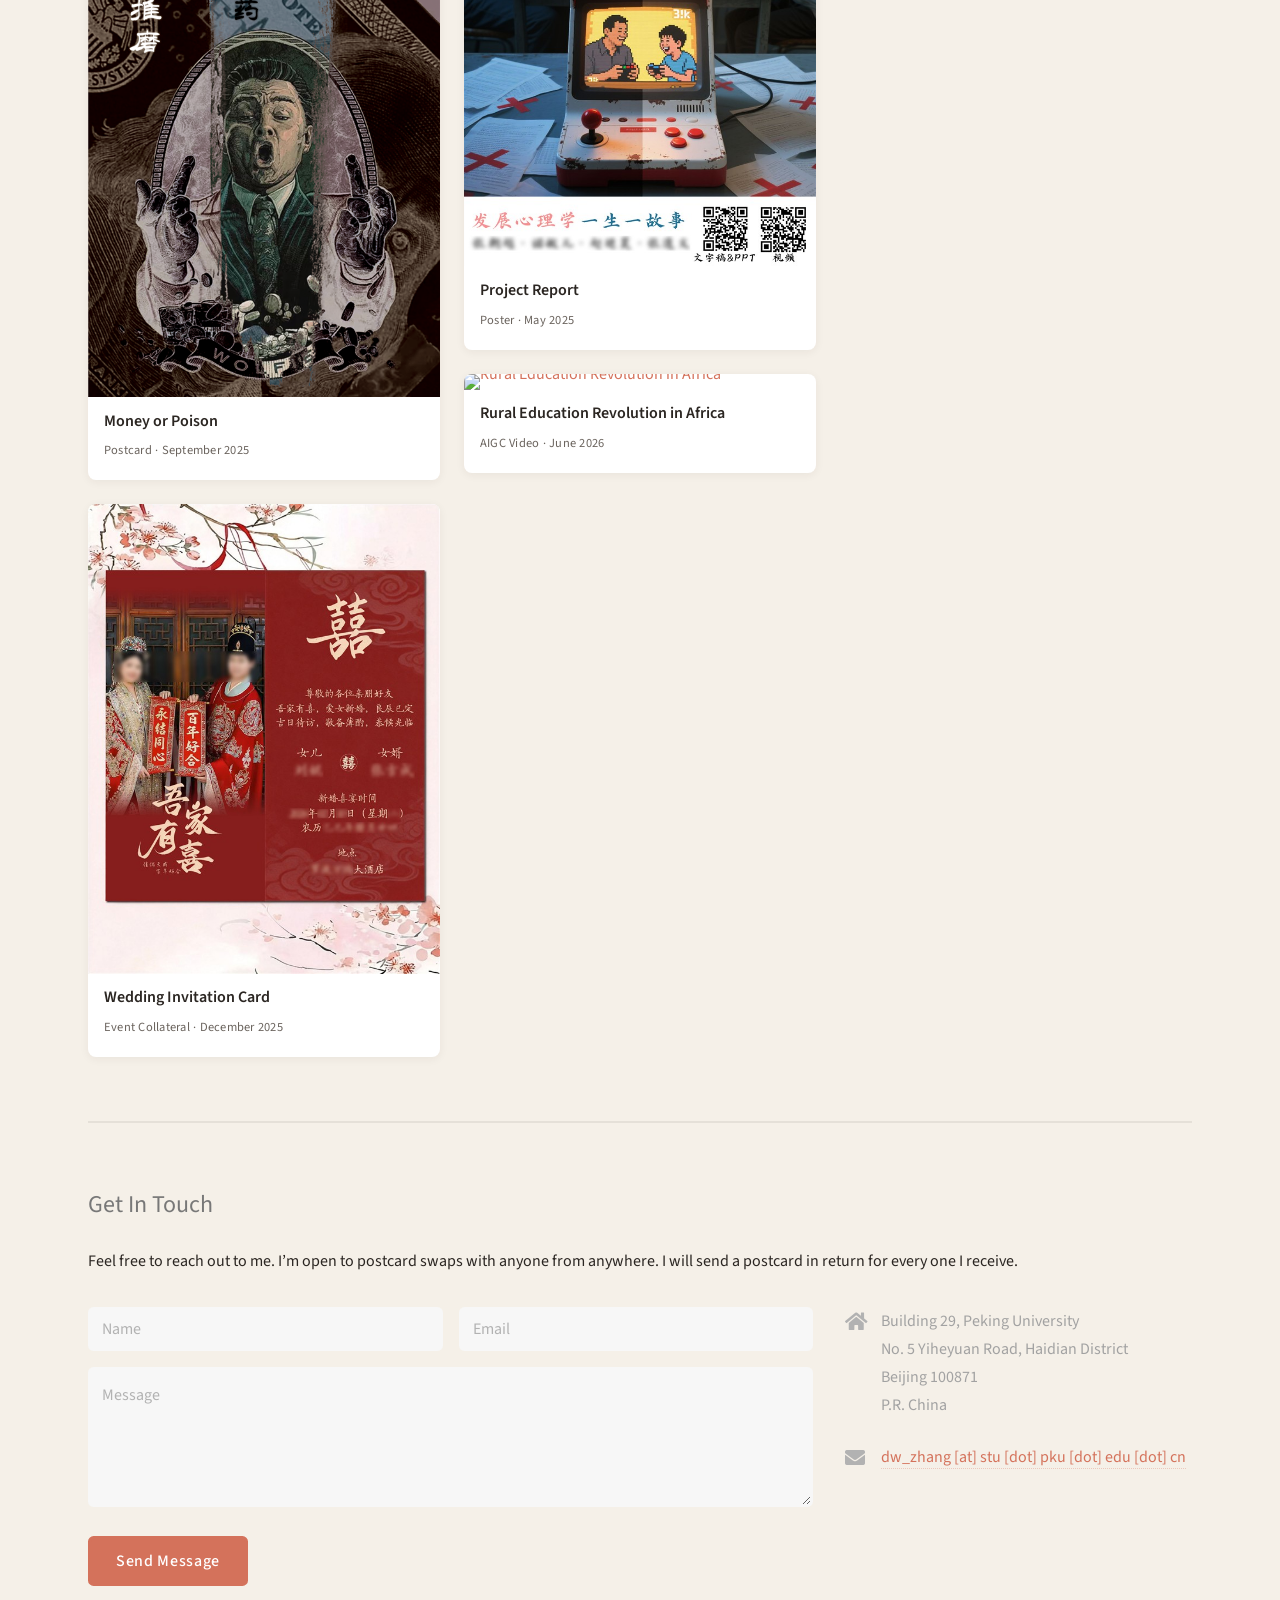
==== commit 06ccb5c4: "Feature cashew documentary & refresh About intro; add .nojekyll to bypass Jekyll build" ====
--- a/index.html
+++ b/index.html
@@ -1,582 +1,582 @@
-<!DOCTYPE HTML>
-<!--
-	Strata by HTML5 UP
-	html5up.net | @ajlkn
-	Free for personal and commercial use under the CCA 3.0 license (html5up.net/license)
--->
-<html>
-	<head>
-		<title>Strata by HTML5 UP</title>
-		<meta charset="utf-8" />
-		<meta name="viewport" content="width=device-width, initial-scale=1, user-scalable=no" />
-		<link rel="stylesheet" href="assets/css/main.css" />
-		<link rel="stylesheet" href="assets/css/overrides.css?v=4" />
-		<link rel="icon" href="data:image/svg+xml,%3Csvg xmlns='http://www.w3.org/2000/svg' viewBox='0 0 100 100'%3E%3Ctext y='.9em' font-size='90'%3E🕊%3C/text%3E%3C/svg%3E" />
-		<!-- Umami Analytics (injected after page load so it never blocks rendering) -->
-		<script>
-			window.addEventListener('load', function () {
-				var s = document.createElement('script');
-				s.async = true;
-				s.src = 'https://umami-ashen-xi.vercel.app/script.js';
-				s.setAttribute('data-website-id', 'ce70d1c5-a07c-4a8a-adcc-c2fe38ce7951');
-				document.head.appendChild(s);
-			});
-		</script>
-	</head>
-	<body class="is-preload">
-
-		<!-- ============ Video Modal (AIGC mp4 player) ============ -->
-		<!-- Placed at top of body so #video-player exists before main.js runs -->
-			<div id="video-modal" class="custom-modal" aria-hidden="true" role="dialog" aria-modal="true">
-				<div class="custom-modal-backdrop" data-close="video"></div>
-				<div class="custom-modal-panel video-panel">
-					<button class="custom-modal-close" data-close="video" aria-label="Close">×</button>
-					<video id="video-player" controls playsinline preload="metadata"></video>
-				</div>
-			</div>
-
-		<!-- ============ External Video Confirm Modal (Bilibili) ============ -->
-			<div id="external-modal" class="custom-modal" aria-hidden="true" role="dialog" aria-modal="true">
-				<div class="custom-modal-backdrop" data-close="external"></div>
-				<div class="custom-modal-panel confirm-panel">
-					<h3 id="external-title">Open video</h3>
-					<p>This video is hosted on Bilibili. It will open in a new tab.</p>
-					<div class="confirm-actions">
-						<button class="btn-secondary" data-close="external">Cancel</button>
-						<a id="external-link" href="#" target="_blank" rel="noopener noreferrer" class="btn-primary">Open on Bilibili</a>
-					</div>
-				</div>
-			</div>
-
-		<!-- Top Navigation Bar (frosted glass, sticky) -->
-			<nav id="topnav">
-				<div class="nav-inner">
-					<a href="#about" class="nav-link" data-target="about">About me</a>
-					<a href="#portfolio" class="nav-link" data-target="portfolio">Portfolio</a>
-					<a href="#contact" class="nav-link" data-target="contact">Contact me</a>
-				</div>
-			</nav>
-
-		<!-- Header -->
-			<header id="header" data-nav-target="home">
-				<div id="vanta-bg"></div>
-				<a id="home"></a>
-				<div class="inner">
-					<a href="#" class="image avatar"><img src="images/avatar-darwin.jpg" alt="" /></a>
-					<h1><strong>I am Darwin</strong></h1>
-					<a>Dawn is coming Open your eyes</a>
-				</div>
-			</header>
-
-		<!-- Main -->
-			<div id="main">
-
-				<!-- One -->
-					<section id="about">
-						<header class="major">
-							<h2>Hi, I'm Darwin, currently a Psychology undergraduate at Peking University.</h2>
-						</header>
-						<p>Alongside my academic work, I maintain an ongoing practice in visual design — spanning posters, postcards, apparel and event collateral, as well as photography and self-edited video. This website serves as the home of that practice: a curated portfolio of selected works from recent years. Everything featured below was conceived, designed, and produced by me.</p>
-					</section>
-
-				<!-- Two: Portfolio (data-driven, rendered by assets/js/portfolio.js) -->
-					<section id="portfolio">
-						<h2>Portfolio</h2>
-						<p class="portfolio-intro">Tap any piece to view details.</p>
-						<div id="portfolio-grid" class="pf-grid">
-							<p class="pf-loading">Loading projects…</p>
-						</div>
-					</section>
-
-				<!-- Three -->
-					<section id="contact">
-						<h2>Get In Touch</h2>
-						<p>Feel free to reach out to me. I’m open to postcard swaps with anyone from anywhere. I will send a postcard in return for every one I receive.</p>
-						<div class="row">
-							<div class="col-8 col-12-small">
-								<form id="contact-form" method="POST" action="https://api.web3forms.com/submit">
-									<input type="hidden" name="access_key" value="422eaf5c-2ad9-4081-b3e4-fe43166263a1">
-									<input type="hidden" name="subject" value="New message from your portfolio site">
-									<input type="hidden" name="from_name" value="Portfolio Contact">
-									<input type="checkbox" name="botcheck" style="display:none" tabindex="-1" autocomplete="off">
-									<div class="row gtr-uniform gtr-50">
-										<div class="col-6 col-12-xsmall"><input type="text" name="name" id="name" placeholder="Name" required /></div>
-										<div class="col-6 col-12-xsmall"><input type="email" name="email" id="email" placeholder="Email" required /></div>
-										<div class="col-12"><textarea name="message" id="message" placeholder="Message" rows="4" required></textarea></div>
-									</div>
-									<ul class="actions">
-										<li><input type="submit" value="Send Message" /></li>
-									</ul>
-									<p id="contact-result" style="margin-top:1em;font-size:0.9em;display:none;"></p>
-								</form>
-							</div>
-							<div class="col-4 col-12-small">
-								<ul class="labeled-icons">
-									<li>
-										<h3 class="icon solid fa-home"><span class="label">Address</span></h3>
-										Building 29, Peking University<br />
-										No. 5 Yiheyuan Road, Haidian District<br />
-										Beijing 100871<br />
-										P.R. China
-									</li>
-									<li>
-										<h3 class="icon solid fa-envelope"><span class="label">Email</span></h3>
-										<a>dw_zhang [at] stu [dot] pku [dot] edu [dot] cn</a>
-									</li>
-								</ul>
-							</div>
-						</div>
-					</section>
-
-				<!-- Four -->
-				<!--
-					<section id="four">
-						<h2>Elements</h2>
-
-						<section>
-							<h4>Text</h4>
-							<p>This is <b>bold</b> and this is <strong>strong</strong>. This is <i>italic</i> and this is <em>emphasized</em>.
-							This is <sup>superscript</sup> text and this is <sub>subscript</sub> text.
-							This is <u>underlined</u> and this is code: <code>for (;;) { ... }</code>. Finally, <a href="#">this is a link</a>.</p>
-							<hr />
-							<header>
-								<h4>Heading with a Subtitle</h4>
-								<p>Lorem ipsum dolor sit amet nullam id egestas urna aliquam</p>
-							</header>
-							<p>Nunc lacinia ante nunc ac lobortis. Interdum adipiscing gravida odio porttitor sem non mi integer non faucibus ornare mi ut ante amet placerat aliquet. Volutpat eu sed ante lacinia sapien lorem accumsan varius montes viverra nibh in adipiscing blandit tempus accumsan.</p>
-							<header>
-								<h5>Heading with a Subtitle</h5>
-								<p>Lorem ipsum dolor sit amet nullam id egestas urna aliquam</p>
-							</header>
-							<p>Nunc lacinia ante nunc ac lobortis. Interdum adipiscing gravida odio porttitor sem non mi integer non faucibus ornare mi ut ante amet placerat aliquet. Volutpat eu sed ante lacinia sapien lorem accumsan varius montes viverra nibh in adipiscing blandit tempus accumsan.</p>
-							<hr />
-							<h2>Heading Level 2</h2>
-							<h3>Heading Level 3</h3>
-							<h4>Heading Level 4</h4>
-							<h5>Heading Level 5</h5>
-							<h6>Heading Level 6</h6>
-							<hr />
-							<h5>Blockquote</h5>
-							<blockquote>Fringilla nisl. Donec accumsan interdum nisi, quis tincidunt felis sagittis eget tempus euismod. Vestibulum ante ipsum primis in faucibus vestibulum. Blandit adipiscing eu felis iaculis volutpat ac adipiscing accumsan faucibus. Vestibulum ante ipsum primis in faucibus lorem ipsum dolor sit amet nullam adipiscing eu felis.</blockquote>
-							<h5>Preformatted</h5>
-							<pre><code>i = 0;
-
-while (!deck.isInOrder()) {
-print 'Iteration ' + i;
-deck.shuffle();
-i++;
-}
-
-print 'It took ' + i + ' iterations to sort the deck.';</code></pre>
-						</section>
-
-						<section>
-							<h4>Lists</h4>
-							<div class="row">
-								<div class="col-6 col-12-xsmall">
-									<h5>Unordered</h5>
-									<ul>
-										<li>Dolor pulvinar etiam magna etiam.</li>
-										<li>Sagittis adipiscing lorem eleifend.</li>
-										<li>Felis enim feugiat dolore viverra.</li>
-									</ul>
-									<h5>Alternate</h5>
-									<ul class="alt">
-										<li>Dolor pulvinar etiam magna etiam.</li>
-										<li>Sagittis adipiscing lorem eleifend.</li>
-										<li>Felis enim feugiat dolore viverra.</li>
-									</ul>
-								</div>
-								<div class="col-6 col-12-xsmall">
-									<h5>Ordered</h5>
-									<ol>
-										<li>Dolor pulvinar etiam magna etiam.</li>
-										<li>Etiam vel felis at lorem sed viverra.</li>
-										<li>Felis enim feugiat dolore viverra.</li>
-										<li>Dolor pulvinar etiam magna etiam.</li>
-										<li>Etiam vel felis at lorem sed viverra.</li>
-										<li>Felis enim feugiat dolore viverra.</li>
-									</ol>
-									<h5>Icons</h5>
-									<ul class="icons">
-										<li><a href="#" class="icon brands fa-twitter"><span class="label">Twitter</span></a></li>
-										<li><a href="#" class="icon brands fa-facebook-f"><span class="label">Facebook</span></a></li>
-										<li><a href="#" class="icon brands fa-instagram"><span class="label">Instagram</span></a></li>
-										<li><a href="#" class="icon brands fa-github"><span class="label">Github</span></a></li>
-										<li><a href="#" class="icon brands fa-dribbble"><span class="label">Dribbble</span></a></li>
-										<li><a href="#" class="icon brands fa-tumblr"><span class="label">Tumblr</span></a></li>
-									</ul>
-								</div>
-							</div>
-							<h5>Actions</h5>
-							<ul class="actions">
-								<li><a href="#" class="button primary">Default</a></li>
-								<li><a href="#" class="button">Default</a></li>
-							</ul>
-							<ul class="actions small">
-								<li><a href="#" class="button primary small">Small</a></li>
-								<li><a href="#" class="button small">Small</a></li>
-							</ul>
-							<div class="row">
-								<div class="col-6 col-12-small">
-									<ul class="actions stacked">
-										<li><a href="#" class="button primary">Default</a></li>
-										<li><a href="#" class="button">Default</a></li>
-									</ul>
-								</div>
-								<div class="col-6 col-12-small">
-									<ul class="actions stacked">
-										<li><a href="#" class="button primary small">Small</a></li>
-										<li><a href="#" class="button small">Small</a></li>
-									</ul>
-								</div>
-								<div class="col-6 col-12-small">
-									<ul class="actions stacked">
-										<li><a href="#" class="button primary fit">Default</a></li>
-										<li><a href="#" class="button fit">Default</a></li>
-									</ul>
-								</div>
-								<div class="col-6 col-12-small">
-									<ul class="actions stacked">
-										<li><a href="#" class="button primary small fit">Small</a></li>
-										<li><a href="#" class="button small fit">Small</a></li>
-									</ul>
-								</div>
-							</div>
-						</section>
-
-						<section>
-							<h4>Table</h4>
-							<h5>Default</h5>
-							<div class="table-wrapper">
-								<table>
-									<thead>
-										<tr>
-											<th>Name</th>
-											<th>Description</th>
-											<th>Price</th>
-										</tr>
-									</thead>
-									<tbody>
-										<tr>
-											<td>Item One</td>
-											<td>Ante turpis integer aliquet porttitor.</td>
-											<td>29.99</td>
-										</tr>
-										<tr>
-											<td>Item Two</td>
-											<td>Vis ac commodo adipiscing arcu aliquet.</td>
-											<td>19.99</td>
-										</tr>
-										<tr>
-											<td>Item Three</td>
-											<td> Morbi faucibus arcu accumsan lorem.</td>
-											<td>29.99</td>
-										</tr>
-										<tr>
-											<td>Item Four</td>
-											<td>Vitae integer tempus condimentum.</td>
-											<td>19.99</td>
-										</tr>
-										<tr>
-											<td>Item Five</td>
-											<td>Ante turpis integer aliquet porttitor.</td>
-											<td>29.99</td>
-										</tr>
-									</tbody>
-									<tfoot>
-										<tr>
-											<td colspan="2"></td>
-											<td>100.00</td>
-										</tr>
-									</tfoot>
-								</table>
-							</div>
-
-							<h5>Alternate</h5>
-							<div class="table-wrapper">
-								<table class="alt">
-									<thead>
-										<tr>
-											<th>Name</th>
-											<th>Description</th>
-											<th>Price</th>
-										</tr>
-									</thead>
-									<tbody>
-										<tr>
-											<td>Item One</td>
-											<td>Ante turpis integer aliquet porttitor.</td>
-											<td>29.99</td>
-										</tr>
-										<tr>
-											<td>Item Two</td>
-											<td>Vis ac commodo adipiscing arcu aliquet.</td>
-											<td>19.99</td>
-										</tr>
-										<tr>
-											<td>Item Three</td>
-											<td> Morbi faucibus arcu accumsan lorem.</td>
-											<td>29.99</td>
-										</tr>
-										<tr>
-											<td>Item Four</td>
-											<td>Vitae integer tempus condimentum.</td>
-											<td>19.99</td>
-										</tr>
-										<tr>
-											<td>Item Five</td>
-											<td>Ante turpis integer aliquet porttitor.</td>
-											<td>29.99</td>
-										</tr>
-									</tbody>
-									<tfoot>
-										<tr>
-											<td colspan="2"></td>
-											<td>100.00</td>
-										</tr>
-									</tfoot>
-								</table>
-							</div>
-						</section>
-
-						<section>
-							<h4>Buttons</h4>
-							<ul class="actions">
-								<li><a href="#" class="button primary">Primary</a></li>
-								<li><a href="#" class="button">Default</a></li>
-							</ul>
-							<ul class="actions">
-								<li><a href="#" class="button large">Large</a></li>
-								<li><a href="#" class="button">Default</a></li>
-								<li><a href="#" class="button small">Small</a></li>
-							</ul>
-							<ul class="actions fit">
-								<li><a href="#" class="button primary fit">Fit</a></li>
-								<li><a href="#" class="button fit">Fit</a></li>
-							</ul>
-							<ul class="actions fit small">
-								<li><a href="#" class="button primary fit small">Fit + Small</a></li>
-								<li><a href="#" class="button fit small">Fit + Small</a></li>
-							</ul>
-							<ul class="actions">
-								<li><a href="#" class="button primary icon solid fa-download">Icon</a></li>
-								<li><a href="#" class="button icon solid fa-download">Icon</a></li>
-							</ul>
-							<ul class="actions">
-								<li><span class="button primary disabled">Primary</span></li>
-								<li><span class="button disabled">Default</span></li>
-							</ul>
-						</section>
-
-						<section>
-							<h4>Form</h4>
-							<form method="post" action="#">
-								<div class="row gtr-uniform gtr-50">
-									<div class="col-6 col-12-xsmall">
-										<input type="text" name="demo-name" id="demo-name" value="" placeholder="Name" />
-									</div>
-									<div class="col-6 col-12-xsmall">
-										<input type="email" name="demo-email" id="demo-email" value="" placeholder="Email" />
-									</div>
-									<div class="col-12">
-										<select name="demo-category" id="demo-category">
-											<option value="">- Category -</option>
-											<option value="1">Manufacturing</option>
-											<option value="1">Shipping</option>
-											<option value="1">Administration</option>
-											<option value="1">Human Resources</option>
-										</select>
-									</div>
-									<div class="col-4 col-12-small">
-										<input type="radio" id="demo-priority-low" name="demo-priority" checked>
-										<label for="demo-priority-low">Low Priority</label>
-									</div>
-									<div class="col-4 col-12-small">
-										<input type="radio" id="demo-priority-normal" name="demo-priority">
-										<label for="demo-priority-normal">Normal Priority</label>
-									</div>
-									<div class="col-4 col-12-small">
-										<input type="radio" id="demo-priority-high" name="demo-priority">
-										<label for="demo-priority-high">High Priority</label>
-									</div>
-									<div class="col-6 col-12-small">
-										<input type="checkbox" id="demo-copy" name="demo-copy">
-										<label for="demo-copy">Email me a copy of this message</label>
-									</div>
-									<div class="col-6 col-12-small">
-										<input type="checkbox" id="demo-human" name="demo-human" checked>
-										<label for="demo-human">I am a human and not a robot</label>
-									</div>
-									<div class="col-12">
-										<textarea name="demo-message" id="demo-message" placeholder="Enter your message" rows="6"></textarea>
-									</div>
-									<div class="col-12">
-										<ul class="actions">
-											<li><input type="submit" value="Send Message" class="primary" /></li>
-											<li><input type="reset" value="Reset" /></li>
-										</ul>
-									</div>
-								</div>
-							</form>
-						</section>
-
-						<section>
-							<h4>Image</h4>
-							<h5>Fit</h5>
-							<div class="box alt">
-								<div class="row gtr-50 gtr-uniform">
-									<div class="col-12"><span class="image fit"><img src="images/fulls/05.jpg" alt="" /></span></div>
-									<div class="col-4"><span class="image fit"><img src="images/thumbs/01.jpg" alt="" /></span></div>
-									<div class="col-4"><span class="image fit"><img src="images/thumbs/02.jpg" alt="" /></span></div>
-									<div class="col-4"><span class="image fit"><img src="images/thumbs/03.jpg" alt="" /></span></div>
-									<div class="col-4"><span class="image fit"><img src="images/thumbs/04.jpg" alt="" /></span></div>
-									<div class="col-4"><span class="image fit"><img src="images/thumbs/05.jpg" alt="" /></span></div>
-									<div class="col-4"><span class="image fit"><img src="images/thumbs/06.jpg" alt="" /></span></div>
-									<div class="col-4"><span class="image fit"><img src="images/thumbs/03.jpg" alt="" /></span></div>
-									<div class="col-4"><span class="image fit"><img src="images/thumbs/02.jpg" alt="" /></span></div>
-									<div class="col-4"><span class="image fit"><img src="images/thumbs/01.jpg" alt="" /></span></div>
-								</div>
-							</div>
-							<h5>Left &amp; Right</h5>
-							<p><span class="image left"><img src="images/avatar.jpg" alt="" /></span>Fringilla nisl. Donec accumsan interdum nisi, quis tincidunt felis sagittis eget. tempus euismod. Vestibulum ante ipsum primis in faucibus vestibulum. Blandit adipiscing eu felis iaculis volutpat ac adipiscing accumsan eu faucibus. Integer ac pellentesque praesent tincidunt felis sagittis eget. tempus euismod. Vestibulum ante ipsum primis in faucibus vestibulum. Blandit adipiscing eu felis iaculis volutpat ac adipiscing accumsan eu faucibus. Integer ac pellentesque praesent. Donec accumsan interdum nisi, quis tincidunt felis sagittis eget. tempus euismod. Vestibulum ante ipsum primis in faucibus vestibulum. Blandit adipiscing eu felis iaculis volutpat ac adipiscing accumsan eu faucibus. Integer ac pellentesque praesent tincidunt felis sagittis eget. tempus euismod. Vestibulum ante ipsum primis in faucibus vestibulum. Blandit adipiscing eu felis iaculis volutpat ac adipiscing accumsan eu faucibus. Integer ac pellentesque praesent.</p>
-							<p><span class="image right"><img src="images/avatar.jpg" alt="" /></span>Fringilla nisl. Donec accumsan interdum nisi, quis tincidunt felis sagittis eget. tempus euismod. Vestibulum ante ipsum primis in faucibus vestibulum. Blandit adipiscing eu felis iaculis volutpat ac adipiscing accumsan eu faucibus. Integer ac pellentesque praesent tincidunt felis sagittis eget. tempus euismod. Vestibulum ante ipsum primis in faucibus vestibulum. Blandit adipiscing eu felis iaculis volutpat ac adipiscing accumsan eu faucibus. Integer ac pellentesque praesent. Donec accumsan interdum nisi, quis tincidunt felis sagittis eget. tempus euismod. Vestibulum ante ipsum primis in faucibus vestibulum. Blandit adipiscing eu felis iaculis volutpat ac adipiscing accumsan eu faucibus. Integer ac pellentesque praesent tincidunt felis sagittis eget. tempus euismod. Vestibulum ante ipsum primis in faucibus vestibulum. Blandit adipiscing eu felis iaculis volutpat ac adipiscing accumsan eu faucibus. Integer ac pellentesque praesent.</p>
-						</section>
-
-					</section>
-				-->
-
-			</div>
-
-		<!-- Footer (removed) -->
-
-		<!-- Scripts -->
-			<script src="assets/js/jquery.min.js"></script>
-			<script src="assets/js/jquery.poptrox.min.js"></script>
-			<script src="assets/js/browser.min.js"></script>
-			<script src="assets/js/breakpoints.min.js"></script>
-			<script src="assets/js/util.js"></script>
-			<script src="assets/js/main.js"></script>
-			<script src="assets/js/portfolio.js?v=2"></script>
-
-		<!-- Vanta Birds Background (local) -->
-			<script src="assets/js/three.min.js"></script>
-			<script src="assets/js/vanta.birds.min.js"></script>
-			<script>
-				VANTA.BIRDS({
-					el: "#vanta-bg",
-					mouseControls: true,
-					touchControls: true,
-					gyroControls: false,
-					minHeight: 200.00,
-					minWidth: 200.00,
-					scale: 1.00,
-					scale2: 1.00,
-					backgroundColor: 0xf5f0e8,   /* 奶油米白底 */
-					backgroundAlpha: 1,
-					color1: 0xE89A6A,            /* 烟霞金粉 */
-					color2: 0x8A4A7F,            /* 暮色梅紫 */
-					colorMode: "varianceGradient",
-					quantity: 5.00,
-					birdSize: 1.00,
-					wingSpan: 30.00,
-					speedLimit: 5.00,
-					separation: 20.00,
-					alignment: 20.00,
-					cohesion: 20.00
-				});
-			</script>
-
-		<!-- Active nav highlight on scroll -->
-			<script>
-				(function() {
-					var navLinks = document.querySelectorAll('#topnav .nav-link');
-					var sections = ['about', 'portfolio', 'contact'].map(function(id) {
-						return document.getElementById(id);
-					}).filter(Boolean);
-
-					function updateActive() {
-						var navH = 64;
-						var pos = window.scrollY + navH + 20;
-						var current = 'about';
-						sections.forEach(function(sec) {
-							if (sec.offsetTop <= pos) current = sec.id;
-						});
-						navLinks.forEach(function(link) {
-							link.classList.toggle('active', link.dataset.target === current);
-						});
-					}
-
-					window.addEventListener('scroll', updateActive, { passive: true });
-					updateActive();
-				})();
-			</script>
-
-		<!-- Lightbox close on ESC key -->
-			<script>
-				(function(){
-					document.addEventListener('keydown', function(e){
-						if (e.key === 'Escape') {
-							var closer = document.querySelector('.poptrox-popup .closer');
-							if (closer) closer.click();
-						}
-					});
-				})();
-			</script>
-
-		<!-- Contact form: Web3Forms AJAX submit -->
-			<script>
-				(function() {
-					var form = document.getElementById('contact-form');
-					var result = document.getElementById('contact-result');
-					if (!form) return;
-
-					form.addEventListener('submit', function(e) {
-						e.preventDefault();
-						var formData = new FormData(form);
-						var submitBtn = form.querySelector('input[type="submit"]');
-						var originalBtnValue = submitBtn.value;
-
-						submitBtn.value = 'Sending...';
-						submitBtn.disabled = true;
-						result.style.display = 'block';
-						result.style.color = 'var(--ink-secondary)';
-						result.textContent = 'Please wait...';
-
-						fetch('https://api.web3forms.com/submit', {
-							method: 'POST',
-							body: formData
-						})
-						.then(function(response) { return response.json(); })
-						.then(function(data) {
-							if (data.success) {
-								result.style.color = '#4A6741';
-								result.textContent = '✓ Message sent successfully. Thank you for reaching out — I will get back to you soon.';
-								form.reset();
-								alert('✓ Message sent successfully!\n\nThank you for reaching out — I will get back to you soon.');
-							} else {
-								result.style.color = '#B85E47';
-								result.textContent = '✗ Oops! Something went wrong: ' + (data.message || 'please try again later.');
-								alert('✗ Oops! Something went wrong:\n\n' + (data.message || 'please try again later.'));
-							}
-						})
-						.catch(function(error) {
-							result.style.color = '#B85E47';
-							result.textContent = '✗ Network error. Please check your connection and try again.';
-							alert('✗ Network error.\n\nPlease check your connection and try again.');
-						})
-						.finally(function() {
-							submitBtn.value = originalBtnValue;
-							submitBtn.disabled = false;
-							setTimeout(function() {
-								result.style.display = 'none';
-							}, 8000);
-						});
-					});
-				})();
-			</script>
-
-		<!-- ============ Video Modals are defined at the top of <body> to ensure DOM readiness before main.js runs ============ -->
-
-	</body>
+<!DOCTYPE HTML>
+<!--
+	Strata by HTML5 UP
+	html5up.net | @ajlkn
+	Free for personal and commercial use under the CCA 3.0 license (html5up.net/license)
+-->
+<html>
+	<head>
+		<title>Strata by HTML5 UP</title>
+		<meta charset="utf-8" />
+		<meta name="viewport" content="width=device-width, initial-scale=1, user-scalable=no" />
+		<link rel="stylesheet" href="assets/css/main.css" />
+		<link rel="stylesheet" href="assets/css/overrides.css?v=4" />
+		<link rel="icon" href="data:image/svg+xml,%3Csvg xmlns='http://www.w3.org/2000/svg' viewBox='0 0 100 100'%3E%3Ctext y='.9em' font-size='90'%3E🕊%3C/text%3E%3C/svg%3E" />
+		<!-- Umami Analytics (injected after page load so it never blocks rendering) -->
+		<script>
+			window.addEventListener('load', function () {
+				var s = document.createElement('script');
+				s.async = true;
+				s.src = 'https://umami-ashen-xi.vercel.app/script.js';
+				s.setAttribute('data-website-id', 'ce70d1c5-a07c-4a8a-adcc-c2fe38ce7951');
+				document.head.appendChild(s);
+			});
+		</script>
+	</head>
+	<body class="is-preload">
+
+		<!-- ============ Video Modal (AIGC mp4 player) ============ -->
+		<!-- Placed at top of body so #video-player exists before main.js runs -->
+			<div id="video-modal" class="custom-modal" aria-hidden="true" role="dialog" aria-modal="true">
+				<div class="custom-modal-backdrop" data-close="video"></div>
+				<div class="custom-modal-panel video-panel">
+					<button class="custom-modal-close" data-close="video" aria-label="Close">×</button>
+					<video id="video-player" controls playsinline preload="metadata"></video>
+				</div>
+			</div>
+
+		<!-- ============ External Video Confirm Modal (Bilibili) ============ -->
+			<div id="external-modal" class="custom-modal" aria-hidden="true" role="dialog" aria-modal="true">
+				<div class="custom-modal-backdrop" data-close="external"></div>
+				<div class="custom-modal-panel confirm-panel">
+					<h3 id="external-title">Open video</h3>
+					<p>This video is hosted on Bilibili. It will open in a new tab.</p>
+					<div class="confirm-actions">
+						<button class="btn-secondary" data-close="external">Cancel</button>
+						<a id="external-link" href="#" target="_blank" rel="noopener noreferrer" class="btn-primary">Open on Bilibili</a>
+					</div>
+				</div>
+			</div>
+
+		<!-- Top Navigation Bar (frosted glass, sticky) -->
+			<nav id="topnav">
+				<div class="nav-inner">
+					<a href="#about" class="nav-link" data-target="about">About me</a>
+					<a href="#portfolio" class="nav-link" data-target="portfolio">Portfolio</a>
+					<a href="#contact" class="nav-link" data-target="contact">Contact me</a>
+				</div>
+			</nav>
+
+		<!-- Header -->
+			<header id="header" data-nav-target="home">
+				<div id="vanta-bg"></div>
+				<a id="home"></a>
+				<div class="inner">
+					<a href="#" class="image avatar"><img src="images/avatar-darwin.jpg" alt="" /></a>
+					<h1><strong>I am Darwin</strong></h1>
+					<a>Dawn is coming Open your eyes</a>
+				</div>
+			</header>
+
+		<!-- Main -->
+			<div id="main">
+
+				<!-- One -->
+					<section id="about">
+						<header class="major">
+							<h2>Hi, I'm Darwin, a Psychology undergraduate at Peking University and a UN Online Volunteer.</h2>
+						</header>
+						<p>Alongside my Psychology studies, visual design has grown into an ongoing creative practice — a cross-disciplinary edge that keeps me attuned to how people see and feel — spanning posters, postcards, apparel, event collateral, photography and self-edited video. More recently, as a United Nations Online Volunteer, I've been producing AI-generated documentaries for a youth-led African development movement. This website brings that work together: a curated portfolio of recent pieces, each one conceived, designed and produced by me.</p>
+					</section>
+
+				<!-- Two: Portfolio (data-driven, rendered by assets/js/portfolio.js) -->
+					<section id="portfolio">
+						<h2>Portfolio</h2>
+						<p class="portfolio-intro">Tap any piece to view details.</p>
+						<div id="portfolio-grid" class="pf-grid">
+							<p class="pf-loading">Loading projects…</p>
+						</div>
+					</section>
+
+				<!-- Three -->
+					<section id="contact">
+						<h2>Get In Touch</h2>
+						<p>Feel free to reach out to me. I’m open to postcard swaps with anyone from anywhere. I will send a postcard in return for every one I receive.</p>
+						<div class="row">
+							<div class="col-8 col-12-small">
+								<form id="contact-form" method="POST" action="https://api.web3forms.com/submit">
+									<input type="hidden" name="access_key" value="422eaf5c-2ad9-4081-b3e4-fe43166263a1">
+									<input type="hidden" name="subject" value="New message from your portfolio site">
+									<input type="hidden" name="from_name" value="Portfolio Contact">
+									<input type="checkbox" name="botcheck" style="display:none" tabindex="-1" autocomplete="off">
+									<div class="row gtr-uniform gtr-50">
+										<div class="col-6 col-12-xsmall"><input type="text" name="name" id="name" placeholder="Name" required /></div>
+										<div class="col-6 col-12-xsmall"><input type="email" name="email" id="email" placeholder="Email" required /></div>
+										<div class="col-12"><textarea name="message" id="message" placeholder="Message" rows="4" required></textarea></div>
+									</div>
+									<ul class="actions">
+										<li><input type="submit" value="Send Message" /></li>
+									</ul>
+									<p id="contact-result" style="margin-top:1em;font-size:0.9em;display:none;"></p>
+								</form>
+							</div>
+							<div class="col-4 col-12-small">
+								<ul class="labeled-icons">
+									<li>
+										<h3 class="icon solid fa-home"><span class="label">Address</span></h3>
+										Building 29, Peking University<br />
+										No. 5 Yiheyuan Road, Haidian District<br />
+										Beijing 100871<br />
+										P.R. China
+									</li>
+									<li>
+										<h3 class="icon solid fa-envelope"><span class="label">Email</span></h3>
+										<a>dw_zhang [at] stu [dot] pku [dot] edu [dot] cn</a>
+									</li>
+								</ul>
+							</div>
+						</div>
+					</section>
+
+				<!-- Four -->
+				<!--
+					<section id="four">
+						<h2>Elements</h2>
+
+						<section>
+							<h4>Text</h4>
+							<p>This is <b>bold</b> and this is <strong>strong</strong>. This is <i>italic</i> and this is <em>emphasized</em>.
+							This is <sup>superscript</sup> text and this is <sub>subscript</sub> text.
+							This is <u>underlined</u> and this is code: <code>for (;;) { ... }</code>. Finally, <a href="#">this is a link</a>.</p>
+							<hr />
+							<header>
+								<h4>Heading with a Subtitle</h4>
+								<p>Lorem ipsum dolor sit amet nullam id egestas urna aliquam</p>
+							</header>
+							<p>Nunc lacinia ante nunc ac lobortis. Interdum adipiscing gravida odio porttitor sem non mi integer non faucibus ornare mi ut ante amet placerat aliquet. Volutpat eu sed ante lacinia sapien lorem accumsan varius montes viverra nibh in adipiscing blandit tempus accumsan.</p>
+							<header>
+								<h5>Heading with a Subtitle</h5>
+								<p>Lorem ipsum dolor sit amet nullam id egestas urna aliquam</p>
+							</header>
+							<p>Nunc lacinia ante nunc ac lobortis. Interdum adipiscing gravida odio porttitor sem non mi integer non faucibus ornare mi ut ante amet placerat aliquet. Volutpat eu sed ante lacinia sapien lorem accumsan varius montes viverra nibh in adipiscing blandit tempus accumsan.</p>
+							<hr />
+							<h2>Heading Level 2</h2>
+							<h3>Heading Level 3</h3>
+							<h4>Heading Level 4</h4>
+							<h5>Heading Level 5</h5>
+							<h6>Heading Level 6</h6>
+							<hr />
+							<h5>Blockquote</h5>
+							<blockquote>Fringilla nisl. Donec accumsan interdum nisi, quis tincidunt felis sagittis eget tempus euismod. Vestibulum ante ipsum primis in faucibus vestibulum. Blandit adipiscing eu felis iaculis volutpat ac adipiscing accumsan faucibus. Vestibulum ante ipsum primis in faucibus lorem ipsum dolor sit amet nullam adipiscing eu felis.</blockquote>
+							<h5>Preformatted</h5>
+							<pre><code>i = 0;
+
+while (!deck.isInOrder()) {
+print 'Iteration ' + i;
+deck.shuffle();
+i++;
+}
+
+print 'It took ' + i + ' iterations to sort the deck.';</code></pre>
+						</section>
+
+						<section>
+							<h4>Lists</h4>
+							<div class="row">
+								<div class="col-6 col-12-xsmall">
+									<h5>Unordered</h5>
+									<ul>
+										<li>Dolor pulvinar etiam magna etiam.</li>
+										<li>Sagittis adipiscing lorem eleifend.</li>
+										<li>Felis enim feugiat dolore viverra.</li>
+									</ul>
+									<h5>Alternate</h5>
+									<ul class="alt">
+										<li>Dolor pulvinar etiam magna etiam.</li>
+										<li>Sagittis adipiscing lorem eleifend.</li>
+										<li>Felis enim feugiat dolore viverra.</li>
+									</ul>
+								</div>
+								<div class="col-6 col-12-xsmall">
+									<h5>Ordered</h5>
+									<ol>
+										<li>Dolor pulvinar etiam magna etiam.</li>
+										<li>Etiam vel felis at lorem sed viverra.</li>
+										<li>Felis enim feugiat dolore viverra.</li>
+										<li>Dolor pulvinar etiam magna etiam.</li>
+										<li>Etiam vel felis at lorem sed viverra.</li>
+										<li>Felis enim feugiat dolore viverra.</li>
+									</ol>
+									<h5>Icons</h5>
+									<ul class="icons">
+										<li><a href="#" class="icon brands fa-twitter"><span class="label">Twitter</span></a></li>
+										<li><a href="#" class="icon brands fa-facebook-f"><span class="label">Facebook</span></a></li>
+										<li><a href="#" class="icon brands fa-instagram"><span class="label">Instagram</span></a></li>
+										<li><a href="#" class="icon brands fa-github"><span class="label">Github</span></a></li>
+										<li><a href="#" class="icon brands fa-dribbble"><span class="label">Dribbble</span></a></li>
+										<li><a href="#" class="icon brands fa-tumblr"><span class="label">Tumblr</span></a></li>
+									</ul>
+								</div>
+							</div>
+							<h5>Actions</h5>
+							<ul class="actions">
+								<li><a href="#" class="button primary">Default</a></li>
+								<li><a href="#" class="button">Default</a></li>
+							</ul>
+							<ul class="actions small">
+								<li><a href="#" class="button primary small">Small</a></li>
+								<li><a href="#" class="button small">Small</a></li>
+							</ul>
+							<div class="row">
+								<div class="col-6 col-12-small">
+									<ul class="actions stacked">
+										<li><a href="#" class="button primary">Default</a></li>
+										<li><a href="#" class="button">Default</a></li>
+									</ul>
+								</div>
+								<div class="col-6 col-12-small">
+									<ul class="actions stacked">
+										<li><a href="#" class="button primary small">Small</a></li>
+										<li><a href="#" class="button small">Small</a></li>
+									</ul>
+								</div>
+								<div class="col-6 col-12-small">
+									<ul class="actions stacked">
+										<li><a href="#" class="button primary fit">Default</a></li>
+										<li><a href="#" class="button fit">Default</a></li>
+									</ul>
+								</div>
+								<div class="col-6 col-12-small">
+									<ul class="actions stacked">
+										<li><a href="#" class="button primary small fit">Small</a></li>
+										<li><a href="#" class="button small fit">Small</a></li>
+									</ul>
+								</div>
+							</div>
+						</section>
+
+						<section>
+							<h4>Table</h4>
+							<h5>Default</h5>
+							<div class="table-wrapper">
+								<table>
+									<thead>
+										<tr>
+											<th>Name</th>
+											<th>Description</th>
+											<th>Price</th>
+										</tr>
+									</thead>
+									<tbody>
+										<tr>
+											<td>Item One</td>
+											<td>Ante turpis integer aliquet porttitor.</td>
+											<td>29.99</td>
+										</tr>
+										<tr>
+											<td>Item Two</td>
+											<td>Vis ac commodo adipiscing arcu aliquet.</td>
+											<td>19.99</td>
+										</tr>
+										<tr>
+											<td>Item Three</td>
+											<td> Morbi faucibus arcu accumsan lorem.</td>
+											<td>29.99</td>
+										</tr>
+										<tr>
+											<td>Item Four</td>
+											<td>Vitae integer tempus condimentum.</td>
+											<td>19.99</td>
+										</tr>
+										<tr>
+											<td>Item Five</td>
+											<td>Ante turpis integer aliquet porttitor.</td>
+											<td>29.99</td>
+										</tr>
+									</tbody>
+									<tfoot>
+										<tr>
+											<td colspan="2"></td>
+											<td>100.00</td>
+										</tr>
+									</tfoot>
+								</table>
+							</div>
+
+							<h5>Alternate</h5>
+							<div class="table-wrapper">
+								<table class="alt">
+									<thead>
+										<tr>
+											<th>Name</th>
+											<th>Description</th>
+											<th>Price</th>
+										</tr>
+									</thead>
+									<tbody>
+										<tr>
+											<td>Item One</td>
+											<td>Ante turpis integer aliquet porttitor.</td>
+											<td>29.99</td>
+										</tr>
+										<tr>
+											<td>Item Two</td>
+											<td>Vis ac commodo adipiscing arcu aliquet.</td>
+											<td>19.99</td>
+										</tr>
+										<tr>
+											<td>Item Three</td>
+											<td> Morbi faucibus arcu accumsan lorem.</td>
+											<td>29.99</td>
+										</tr>
+										<tr>
+											<td>Item Four</td>
+											<td>Vitae integer tempus condimentum.</td>
+											<td>19.99</td>
+										</tr>
+										<tr>
+											<td>Item Five</td>
+											<td>Ante turpis integer aliquet porttitor.</td>
+											<td>29.99</td>
+										</tr>
+									</tbody>
+									<tfoot>
+										<tr>
+											<td colspan="2"></td>
+											<td>100.00</td>
+										</tr>
+									</tfoot>
+								</table>
+							</div>
+						</section>
+
+						<section>
+							<h4>Buttons</h4>
+							<ul class="actions">
+								<li><a href="#" class="button primary">Primary</a></li>
+								<li><a href="#" class="button">Default</a></li>
+							</ul>
+							<ul class="actions">
+								<li><a href="#" class="button large">Large</a></li>
+								<li><a href="#" class="button">Default</a></li>
+								<li><a href="#" class="button small">Small</a></li>
+							</ul>
+							<ul class="actions fit">
+								<li><a href="#" class="button primary fit">Fit</a></li>
+								<li><a href="#" class="button fit">Fit</a></li>
+							</ul>
+							<ul class="actions fit small">
+								<li><a href="#" class="button primary fit small">Fit + Small</a></li>
+								<li><a href="#" class="button fit small">Fit + Small</a></li>
+							</ul>
+							<ul class="actions">
+								<li><a href="#" class="button primary icon solid fa-download">Icon</a></li>
+								<li><a href="#" class="button icon solid fa-download">Icon</a></li>
+							</ul>
+							<ul class="actions">
+								<li><span class="button primary disabled">Primary</span></li>
+								<li><span class="button disabled">Default</span></li>
+							</ul>
+						</section>
+
+						<section>
+							<h4>Form</h4>
+							<form method="post" action="#">
+								<div class="row gtr-uniform gtr-50">
+									<div class="col-6 col-12-xsmall">
+										<input type="text" name="demo-name" id="demo-name" value="" placeholder="Name" />
+									</div>
+									<div class="col-6 col-12-xsmall">
+										<input type="email" name="demo-email" id="demo-email" value="" placeholder="Email" />
+									</div>
+									<div class="col-12">
+										<select name="demo-category" id="demo-category">
+											<option value="">- Category -</option>
+											<option value="1">Manufacturing</option>
+											<option value="1">Shipping</option>
+											<option value="1">Administration</option>
+											<option value="1">Human Resources</option>
+										</select>
+									</div>
+									<div class="col-4 col-12-small">
+										<input type="radio" id="demo-priority-low" name="demo-priority" checked>
+										<label for="demo-priority-low">Low Priority</label>
+									</div>
+									<div class="col-4 col-12-small">
+										<input type="radio" id="demo-priority-normal" name="demo-priority">
+										<label for="demo-priority-normal">Normal Priority</label>
+									</div>
+									<div class="col-4 col-12-small">
+										<input type="radio" id="demo-priority-high" name="demo-priority">
+										<label for="demo-priority-high">High Priority</label>
+									</div>
+									<div class="col-6 col-12-small">
+										<input type="checkbox" id="demo-copy" name="demo-copy">
+										<label for="demo-copy">Email me a copy of this message</label>
+									</div>
+									<div class="col-6 col-12-small">
+										<input type="checkbox" id="demo-human" name="demo-human" checked>
+										<label for="demo-human">I am a human and not a robot</label>
+									</div>
+									<div class="col-12">
+										<textarea name="demo-message" id="demo-message" placeholder="Enter your message" rows="6"></textarea>
+									</div>
+									<div class="col-12">
+										<ul class="actions">
+											<li><input type="submit" value="Send Message" class="primary" /></li>
+											<li><input type="reset" value="Reset" /></li>
+										</ul>
+									</div>
+								</div>
+							</form>
+						</section>
+
+						<section>
+							<h4>Image</h4>
+							<h5>Fit</h5>
+							<div class="box alt">
+								<div class="row gtr-50 gtr-uniform">
+									<div class="col-12"><span class="image fit"><img src="images/fulls/05.jpg" alt="" /></span></div>
+									<div class="col-4"><span class="image fit"><img src="images/thumbs/01.jpg" alt="" /></span></div>
+									<div class="col-4"><span class="image fit"><img src="images/thumbs/02.jpg" alt="" /></span></div>
+									<div class="col-4"><span class="image fit"><img src="images/thumbs/03.jpg" alt="" /></span></div>
+									<div class="col-4"><span class="image fit"><img src="images/thumbs/04.jpg" alt="" /></span></div>
+									<div class="col-4"><span class="image fit"><img src="images/thumbs/05.jpg" alt="" /></span></div>
+									<div class="col-4"><span class="image fit"><img src="images/thumbs/06.jpg" alt="" /></span></div>
+									<div class="col-4"><span class="image fit"><img src="images/thumbs/03.jpg" alt="" /></span></div>
+									<div class="col-4"><span class="image fit"><img src="images/thumbs/02.jpg" alt="" /></span></div>
+									<div class="col-4"><span class="image fit"><img src="images/thumbs/01.jpg" alt="" /></span></div>
+								</div>
+							</div>
+							<h5>Left &amp; Right</h5>
+							<p><span class="image left"><img src="images/avatar.jpg" alt="" /></span>Fringilla nisl. Donec accumsan interdum nisi, quis tincidunt felis sagittis eget. tempus euismod. Vestibulum ante ipsum primis in faucibus vestibulum. Blandit adipiscing eu felis iaculis volutpat ac adipiscing accumsan eu faucibus. Integer ac pellentesque praesent tincidunt felis sagittis eget. tempus euismod. Vestibulum ante ipsum primis in faucibus vestibulum. Blandit adipiscing eu felis iaculis volutpat ac adipiscing accumsan eu faucibus. Integer ac pellentesque praesent. Donec accumsan interdum nisi, quis tincidunt felis sagittis eget. tempus euismod. Vestibulum ante ipsum primis in faucibus vestibulum. Blandit adipiscing eu felis iaculis volutpat ac adipiscing accumsan eu faucibus. Integer ac pellentesque praesent tincidunt felis sagittis eget. tempus euismod. Vestibulum ante ipsum primis in faucibus vestibulum. Blandit adipiscing eu felis iaculis volutpat ac adipiscing accumsan eu faucibus. Integer ac pellentesque praesent.</p>
+							<p><span class="image right"><img src="images/avatar.jpg" alt="" /></span>Fringilla nisl. Donec accumsan interdum nisi, quis tincidunt felis sagittis eget. tempus euismod. Vestibulum ante ipsum primis in faucibus vestibulum. Blandit adipiscing eu felis iaculis volutpat ac adipiscing accumsan eu faucibus. Integer ac pellentesque praesent tincidunt felis sagittis eget. tempus euismod. Vestibulum ante ipsum primis in faucibus vestibulum. Blandit adipiscing eu felis iaculis volutpat ac adipiscing accumsan eu faucibus. Integer ac pellentesque praesent. Donec accumsan interdum nisi, quis tincidunt felis sagittis eget. tempus euismod. Vestibulum ante ipsum primis in faucibus vestibulum. Blandit adipiscing eu felis iaculis volutpat ac adipiscing accumsan eu faucibus. Integer ac pellentesque praesent tincidunt felis sagittis eget. tempus euismod. Vestibulum ante ipsum primis in faucibus vestibulum. Blandit adipiscing eu felis iaculis volutpat ac adipiscing accumsan eu faucibus. Integer ac pellentesque praesent.</p>
+						</section>
+
+					</section>
+				-->
+
+			</div>
+
+		<!-- Footer (removed) -->
+
+		<!-- Scripts -->
+			<script src="assets/js/jquery.min.js"></script>
+			<script src="assets/js/jquery.poptrox.min.js"></script>
+			<script src="assets/js/browser.min.js"></script>
+			<script src="assets/js/breakpoints.min.js"></script>
+			<script src="assets/js/util.js"></script>
+			<script src="assets/js/main.js"></script>
+			<script src="assets/js/portfolio.js?v=2"></script>
+
+		<!-- Vanta Birds Background (local) -->
+			<script src="assets/js/three.min.js"></script>
+			<script src="assets/js/vanta.birds.min.js"></script>
+			<script>
+				VANTA.BIRDS({
+					el: "#vanta-bg",
+					mouseControls: true,
+					touchControls: true,
+					gyroControls: false,
+					minHeight: 200.00,
+					minWidth: 200.00,
+					scale: 1.00,
+					scale2: 1.00,
+					backgroundColor: 0xf5f0e8,   /* 奶油米白底 */
+					backgroundAlpha: 1,
+					color1: 0xE89A6A,            /* 烟霞金粉 */
+					color2: 0x8A4A7F,            /* 暮色梅紫 */
+					colorMode: "varianceGradient",
+					quantity: 5.00,
+					birdSize: 1.00,
+					wingSpan: 30.00,
+					speedLimit: 5.00,
+					separation: 20.00,
+					alignment: 20.00,
+					cohesion: 20.00
+				});
+			</script>
+
+		<!-- Active nav highlight on scroll -->
+			<script>
+				(function() {
+					var navLinks = document.querySelectorAll('#topnav .nav-link');
+					var sections = ['about', 'portfolio', 'contact'].map(function(id) {
+						return document.getElementById(id);
+					}).filter(Boolean);
+
+					function updateActive() {
+						var navH = 64;
+						var pos = window.scrollY + navH + 20;
+						var current = 'about';
+						sections.forEach(function(sec) {
+							if (sec.offsetTop <= pos) current = sec.id;
+						});
+						navLinks.forEach(function(link) {
+							link.classList.toggle('active', link.dataset.target === current);
+						});
+					}
+
+					window.addEventListener('scroll', updateActive, { passive: true });
+					updateActive();
+				})();
+			</script>
+
+		<!-- Lightbox close on ESC key -->
+			<script>
+				(function(){
+					document.addEventListener('keydown', function(e){
+						if (e.key === 'Escape') {
+							var closer = document.querySelector('.poptrox-popup .closer');
+							if (closer) closer.click();
+						}
+					});
+				})();
+			</script>
+
+		<!-- Contact form: Web3Forms AJAX submit -->
+			<script>
+				(function() {
+					var form = document.getElementById('contact-form');
+					var result = document.getElementById('contact-result');
+					if (!form) return;
+
+					form.addEventListener('submit', function(e) {
+						e.preventDefault();
+						var formData = new FormData(form);
+						var submitBtn = form.querySelector('input[type="submit"]');
+						var originalBtnValue = submitBtn.value;
+
+						submitBtn.value = 'Sending...';
+						submitBtn.disabled = true;
+						result.style.display = 'block';
+						result.style.color = 'var(--ink-secondary)';
+						result.textContent = 'Please wait...';
+
+						fetch('https://api.web3forms.com/submit', {
+							method: 'POST',
+							body: formData
+						})
+						.then(function(response) { return response.json(); })
+						.then(function(data) {
+							if (data.success) {
+								result.style.color = '#4A6741';
+								result.textContent = '✓ Message sent successfully. Thank you for reaching out — I will get back to you soon.';
+								form.reset();
+								alert('✓ Message sent successfully!\n\nThank you for reaching out — I will get back to you soon.');
+							} else {
+								result.style.color = '#B85E47';
+								result.textContent = '✗ Oops! Something went wrong: ' + (data.message || 'please try again later.');
+								alert('✗ Oops! Something went wrong:\n\n' + (data.message || 'please try again later.'));
+							}
+						})
+						.catch(function(error) {
+							result.style.color = '#B85E47';
+							result.textContent = '✗ Network error. Please check your connection and try again.';
+							alert('✗ Network error.\n\nPlease check your connection and try again.');
+						})
+						.finally(function() {
+							submitBtn.value = originalBtnValue;
+							submitBtn.disabled = false;
+							setTimeout(function() {
+								result.style.display = 'none';
+							}, 8000);
+						});
+					});
+				})();
+			</script>
+
+		<!-- ============ Video Modals are defined at the top of <body> to ensure DOM readiness before main.js runs ============ -->
+
+	</body>
 </html>
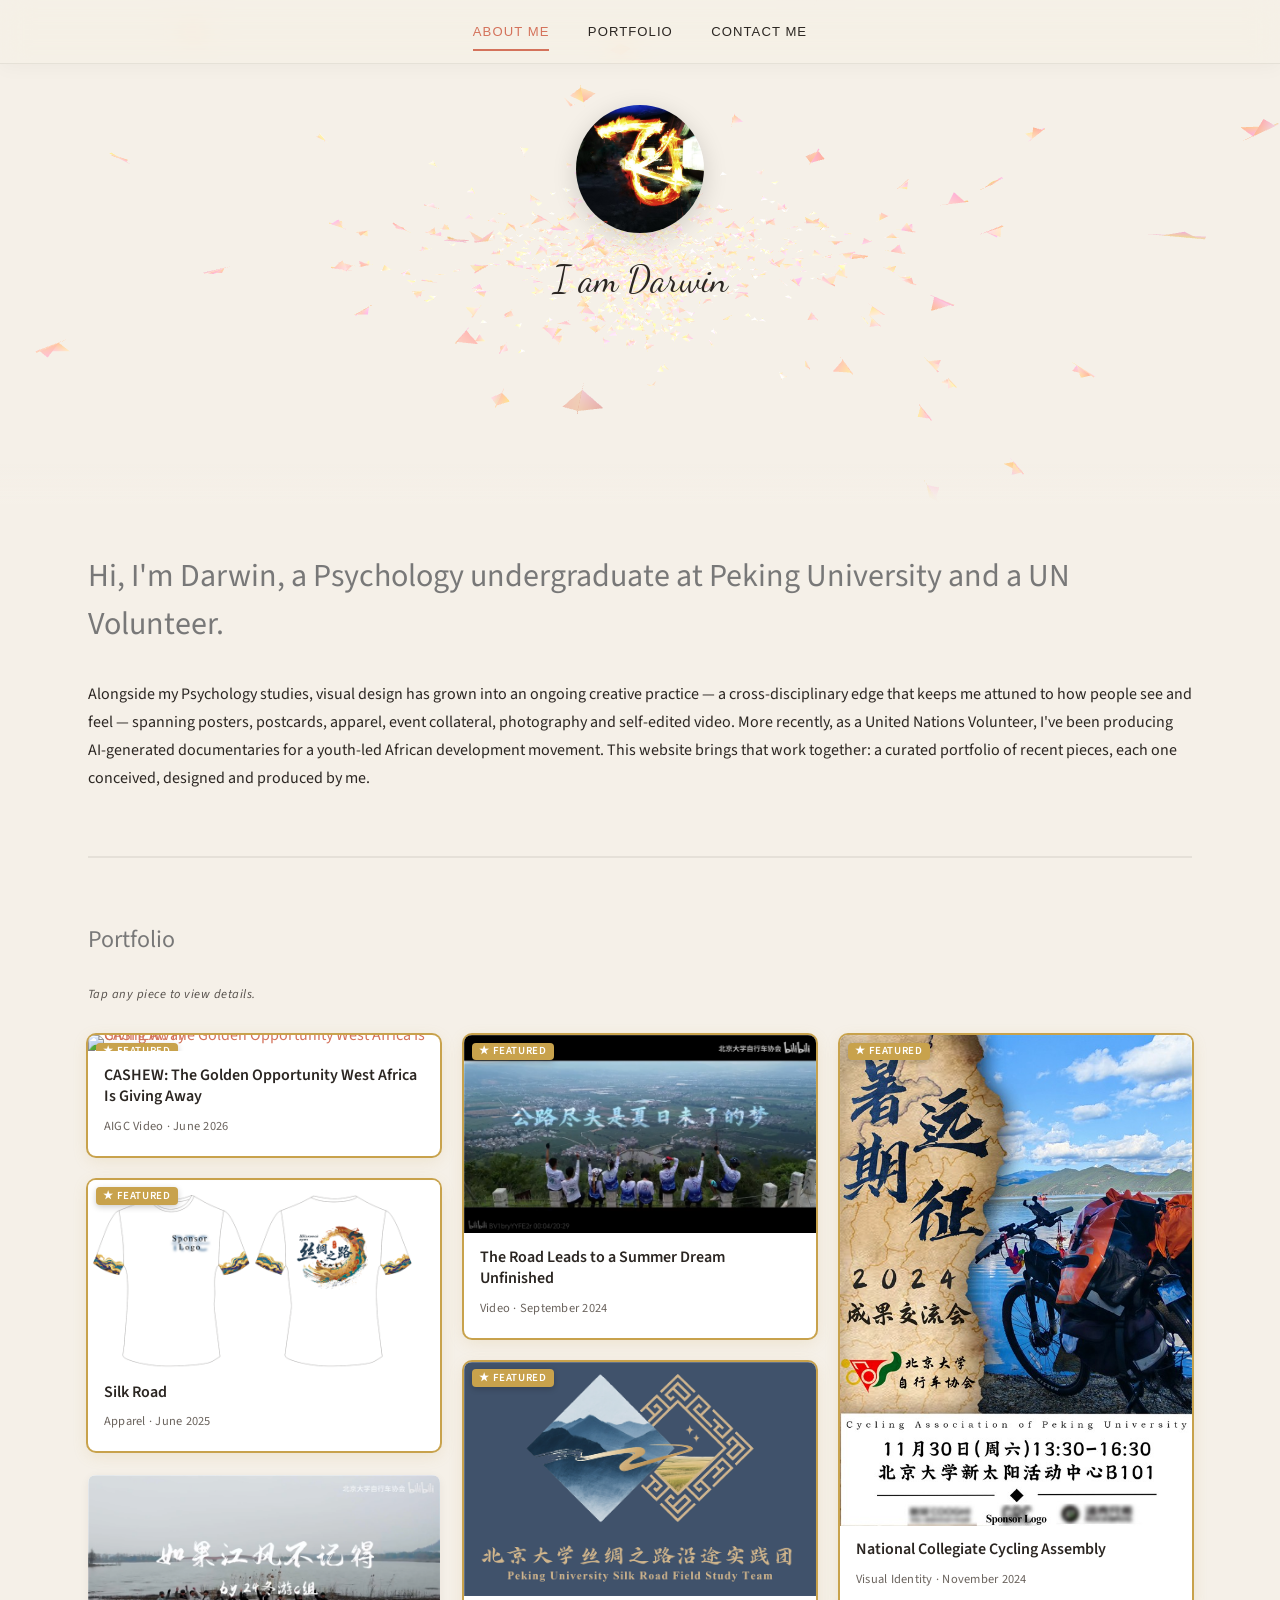
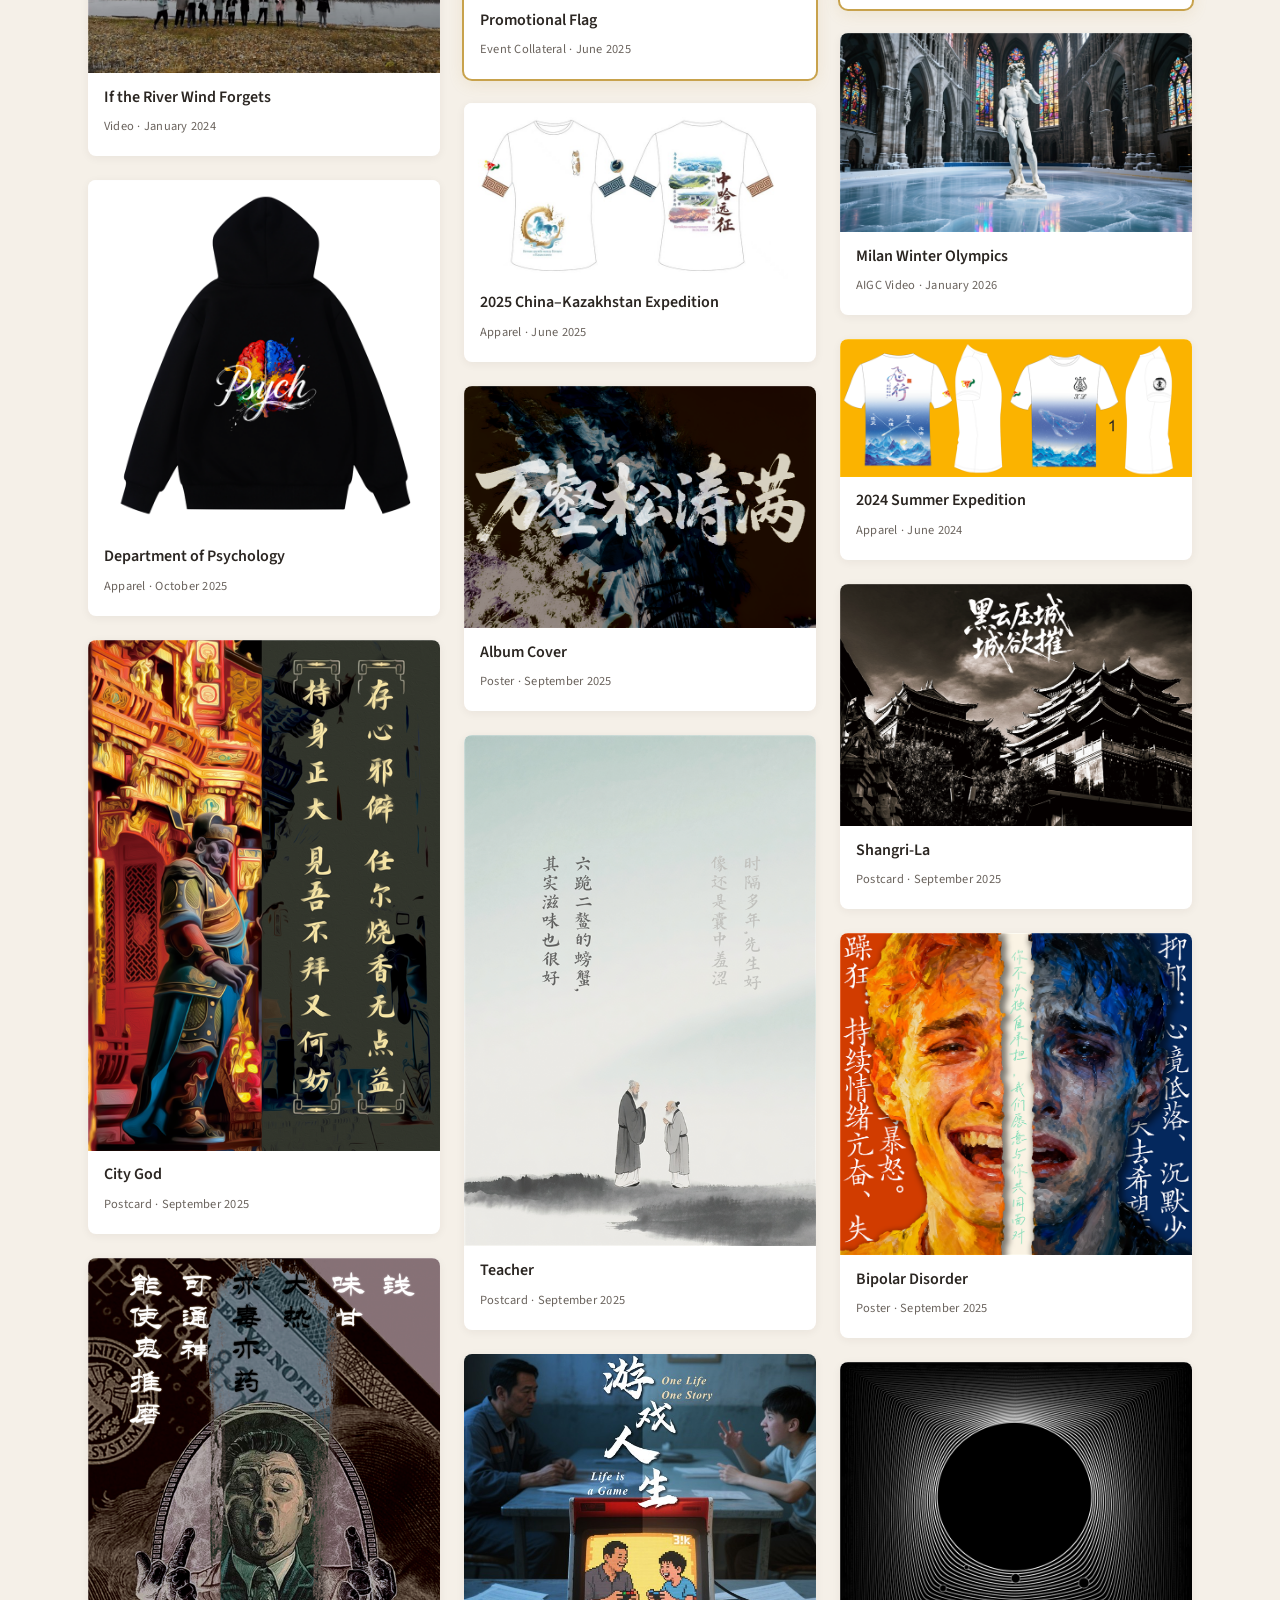
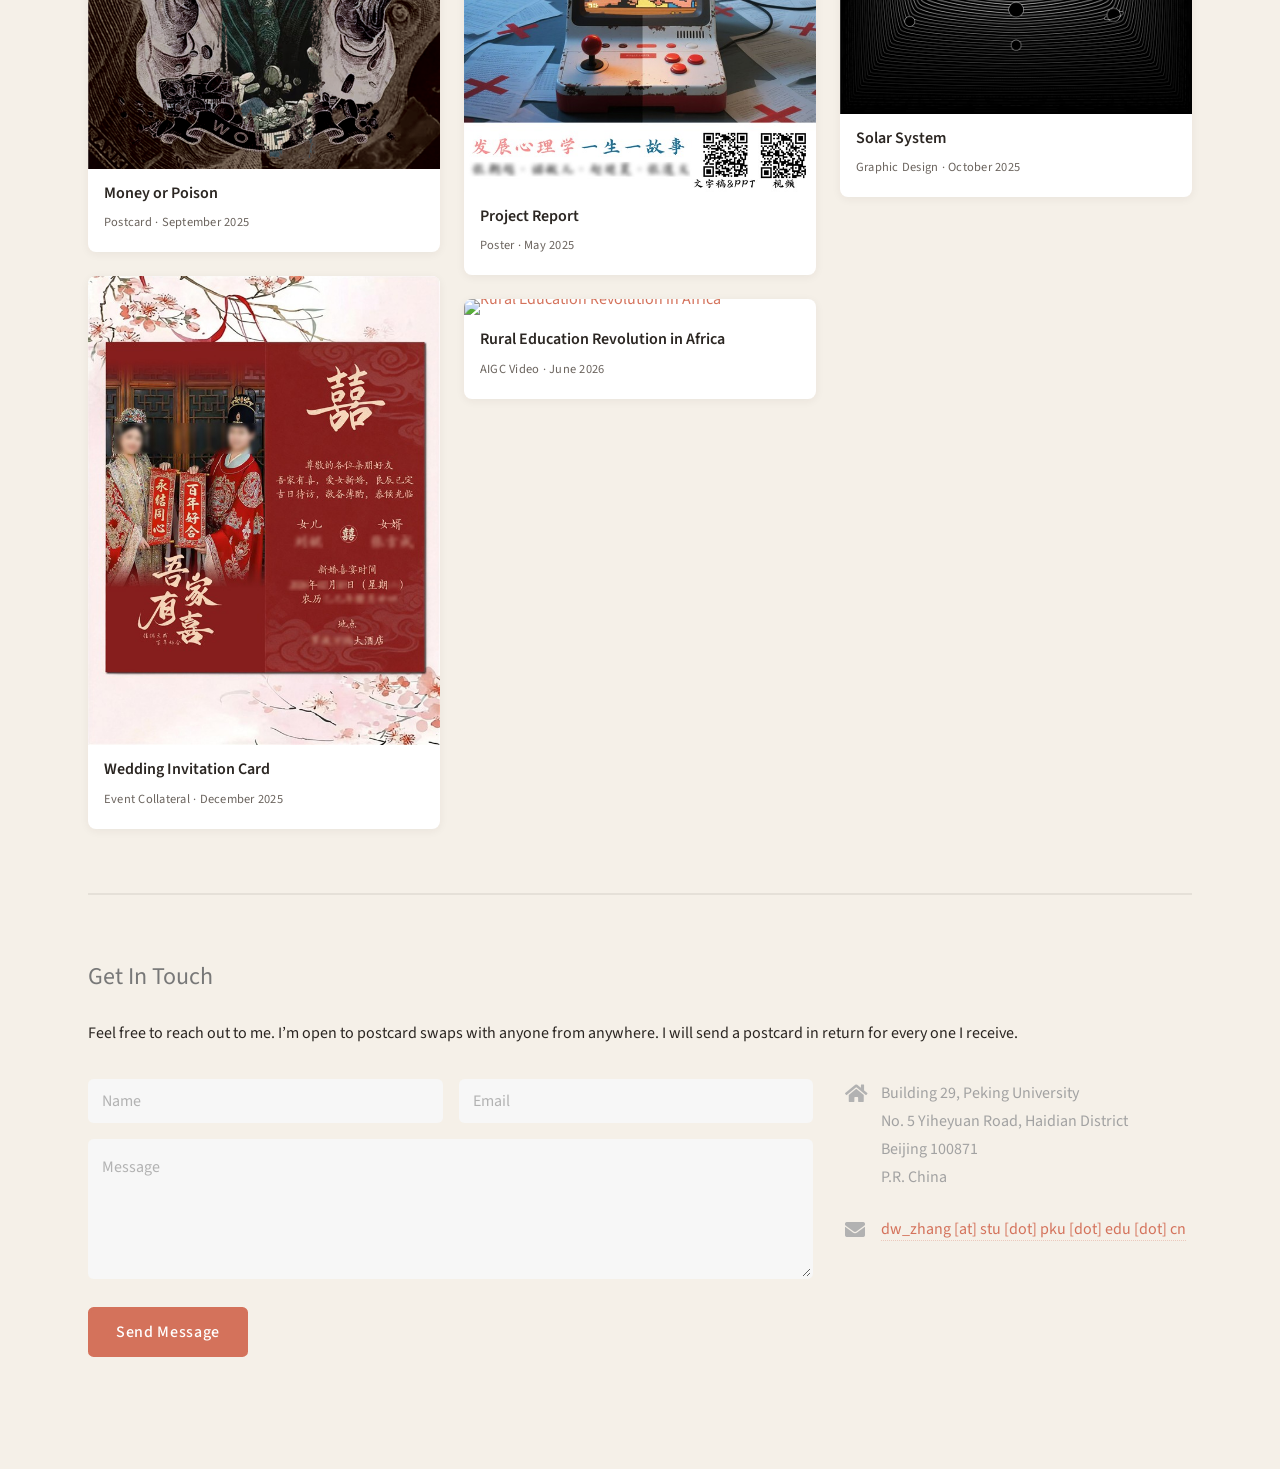
==== commit 623992c2: "Reorder cashew to top & feature it; darker-bold keyword emphasis; drop header tagline; remove Online" ====
--- a/index.html
+++ b/index.html
@@ -10,7 +10,7 @@
 		<meta charset="utf-8" />
 		<meta name="viewport" content="width=device-width, initial-scale=1, user-scalable=no" />
 		<link rel="stylesheet" href="assets/css/main.css" />
-		<link rel="stylesheet" href="assets/css/overrides.css?v=4" />
+		<link rel="stylesheet" href="assets/css/overrides.css?v=6" />
 		<link rel="icon" href="data:image/svg+xml,%3Csvg xmlns='http://www.w3.org/2000/svg' viewBox='0 0 100 100'%3E%3Ctext y='.9em' font-size='90'%3E🕊%3C/text%3E%3C/svg%3E" />
 		<!-- Umami Analytics (injected after page load so it never blocks rendering) -->
 		<script>
@@ -64,7 +64,6 @@
 				<div class="inner">
 					<a href="#" class="image avatar"><img src="images/avatar-darwin.jpg" alt="" /></a>
 					<h1><strong>I am Darwin</strong></h1>
-					<a>Dawn is coming Open your eyes</a>
 				</div>
 			</header>
 
@@ -74,9 +73,9 @@
 				<!-- One -->
 					<section id="about">
 						<header class="major">
-							<h2>Hi, I'm Darwin, a Psychology undergraduate at Peking University and a UN Online Volunteer.</h2>
+							<h2>Hi, I'm Darwin, a Psychology undergraduate at Peking University and a UN Volunteer.</h2>
 						</header>
-						<p>Alongside my Psychology studies, visual design has grown into an ongoing creative practice — a cross-disciplinary edge that keeps me attuned to how people see and feel — spanning posters, postcards, apparel, event collateral, photography and self-edited video. More recently, as a United Nations Online Volunteer, I've been producing AI-generated documentaries for a youth-led African development movement. This website brings that work together: a curated portfolio of recent pieces, each one conceived, designed and produced by me.</p>
+						<p>Alongside my Psychology studies, visual design has grown into an ongoing creative practice — a cross-disciplinary edge that keeps me attuned to how people see and feel — spanning posters, postcards, apparel, event collateral, photography and self-edited video. More recently, as a United Nations Volunteer, I've been producing AI-generated documentaries for a youth-led African development movement. This website brings that work together: a curated portfolio of recent pieces, each one conceived, designed and produced by me.</p>
 					</section>
 
 				<!-- Two: Portfolio (data-driven, rendered by assets/js/portfolio.js) -->
--- a/assets/css/overrides.css
+++ b/assets/css/overrides.css
@@ -1,1133 +1,1138 @@
-/*
-	Strata Overrides
-	目标：
-	  1) 强制竖版布局（Header 顶部全宽，Main 在下方）
-	  2) 鸟群 Vanta 背景仅出现在 Header
-	  3) 其余区域保持米白奶油纯色
-	  4) 顶部磨砂玻璃导航栏（悬浮 sticky）
-*/
-
-/* ============ 自定义字体：Dancing Script ============ */
-@font-face {
-	font-family: 'Dancing Script';
-	src: url('../webfonts/DancingScript-Regular.ttf') format('truetype');
-	font-weight: normal;
-	font-style: normal;
-	font-display: swap;
-}
-
-:root {
-	--bg-cream: #F5F0E8;       /* 奶油米白 */
-	--ink-primary: #2B2622;
-	--ink-secondary: #6B645E;
-	--accent: #D4725B;
-	--nav-height: 64px;
-}
-
-/* 平滑滚动到锚点 */
-html {
-	scroll-behavior: smooth;
-	scroll-padding-top: var(--nav-height);  /* 锚点滚动时留出导航高度 */
-}
-
-/* ============ 0. 顶部磨砂玻璃导航栏 ============ */
-#topnav {
-	position: fixed;
-	top: 0;
-	left: 0;
-	right: 0;
-	height: var(--nav-height);
-	z-index: 100;
-
-	/* 磨砂玻璃效果 */
-	background-color: rgba(245, 240, 232, 0.55);
-	backdrop-filter: blur(14px) saturate(140%);
-	-webkit-backdrop-filter: blur(14px) saturate(140%);
-	border-bottom: 1px solid rgba(43, 38, 34, 0.08);
-	box-shadow: 0 2px 20px rgba(43, 38, 34, 0.04);
-}
-
-#topnav .nav-inner {
-	max-width: 1200px;
-	height: 100%;
-	margin: 0 auto;
-	padding: 0 2.5em;
-	display: flex;
-	align-items: center;
-	justify-content: center;
-	gap: 2.4em;
-}
-
-#topnav .nav-link {
-	font-family: -apple-system, "Segoe UI", "PingFang SC", sans-serif;
-	font-size: 0.82em;
-	font-weight: 500;
-	letter-spacing: 0.08em;
-	text-transform: uppercase;
-	color: var(--ink-primary) !important;
-	text-decoration: none;
-	border-bottom: none !important;
-	position: relative;
-	padding: 0.3em 0;
-	transition: color 0.25s ease;
-}
-
-#topnav .nav-link::after {
-	content: '';
-	position: absolute;
-	left: 0;
-	right: 0;
-	bottom: -2px;
-	height: 2px;
-	background: var(--accent);
-	transform: scaleX(0);
-	transform-origin: center;
-	transition: transform 0.3s ease;
-}
-
-#topnav .nav-link:hover {
-	color: var(--accent) !important;
-}
-
-#topnav .nav-link:hover::after,
-#topnav .nav-link.active::after {
-	transform: scaleX(1);
-}
-
-#topnav .nav-link.active {
-	color: var(--accent) !important;
-}
-
-/* 响应式：窄屏压缩 */
-@media screen and (max-width: 736px) {
-	#topnav .nav-inner {
-		padding: 0 1em;
-		gap: 1.2em;
-		justify-content: center;
-	}
-	#topnav .nav-link {
-		font-size: 0.7em;
-		letter-spacing: 0.05em;
-	}
-}
-
-/* ============ 1. 强制竖版布局 ============ */
-body, html {
-	background: var(--bg-cream) !important;
-}
-
-#header {
-	position: relative !important;
-	left: auto !important;
-	top: auto !important;
-	width: 100% !important;
-	height: auto !important;
-	min-height: calc(440px + var(--nav-height));  /* 补回被导航占用的高度 */
-	padding: calc(var(--nav-height) + 2.5em) 3em 2.5em 3em !important;
-
-	background-color: var(--bg-cream) !important;
-	background-image: none !important;
-
-	display: flex !important;
-	flex-direction: column !important;
-	justify-content: center !important;
-	align-items: center !important;
-	text-align: center !important;
-
-	overflow: hidden;
-	isolation: isolate;
-}
-
-#vanta-bg {
-	position: absolute !important;
-	inset: 0 !important;
-	width: 100% !important;
-	height: 100% !important;
-	z-index: 0 !important;
-}
-
-#vanta-bg canvas {
-	z-index: 0 !important;
-}
-
-/* 顶部渐变遮罩：让鸟群从导航栏下方柔和淡入 */
-#header > .top-fade,
-#header::before {
-	content: '';
-	position: absolute;
-	left: 0;
-	right: 0;
-	top: 0;
-	height: 40px;
-	background: linear-gradient(
-		to bottom,
-		rgba(245, 240, 232, 0.7) 0%,
-		rgba(245, 240, 232, 0.35) 50%,
-		rgba(245, 240, 232, 0) 100%
-	);
-	pointer-events: none;
-	z-index: 2;
-}
-
-/* 底部渐变遮罩：让鸟群自然溶解进下方米白区域 */
-#header::after {
-	content: '';
-	position: absolute;
-	left: 0;
-	right: 0;
-	bottom: 0;
-	height: 40px;
-	background: linear-gradient(
-		to bottom,
-		rgba(245, 240, 232, 0) 0%,
-		rgba(245, 240, 232, 0.25) 30%,
-		rgba(245, 240, 232, 0.6) 55%,
-		rgba(245, 240, 232, 0.9) 80%,
-		rgba(245, 240, 232, 1) 100%
-	);
-	pointer-events: none;
-	z-index: 2;
-}
-
-#header .inner {
-	position: relative;
-	z-index: 3;
-	max-width: 900px;
-	width: 100%;
-	margin: 0 auto;
-	text-align: center !important;
-}
-
-#header .avatar,
-#header .image.avatar {
-	display: block !important;
-	margin: 0 auto 1.5em auto !important;
-	width: 128px !important;
-	height: 128px !important;
-	border-radius: 50% !important;
-	overflow: hidden !important;
-	box-shadow: 0 6px 24px rgba(0, 0, 0, 0.15);
-	position: relative;
-	padding: 0 !important;
-}
-
-#header .avatar img,
-#header .image.avatar img {
-	position: absolute !important;
-	top: 50% !important;
-	left: 50% !important;
-	transform: translate(-50%, -50%) scale(1.25) !important;
-	width: 100% !important;
-	height: 100% !important;
-	max-width: none !important;
-	object-fit: cover !important;
-	border-radius: 0 !important;
-	box-shadow: none !important;
-	display: block !important;
-	margin: 0 !important;
-	padding: 0 !important;
-}
-
-#header h1,
-#header h1 strong {
-	text-align: center !important;
-	color: var(--ink-primary) !important;
-	font-family: 'Dancing Script', Georgia, "Times New Roman", "PingFang SC", cursive, serif !important;
-	font-weight: normal !important;
-	font-size: 1.5em;
-	line-height: 1.3;
-	text-shadow: 0 1px 2px rgba(245, 240, 232, 0.8);
-}
-
-#header h1 a {
-	color: var(--accent) !important;
-	text-shadow: 0 1px 2px rgba(245, 240, 232, 0.8);
-}
-
-/* ============ 2. Main 区域 ============ */
-#main {
-	position: relative !important;
-	left: auto !important;
-	top: auto !important;
-	width: 100% !important;
-	max-width: 1200px;
-	margin: 0 auto !important;
-	background-color: var(--bg-cream) !important;
-	background-image: none !important;
-	padding: 3em 3em 5em 3em !important;
-}
-
-#main section {
-	border-top-color: rgba(43, 38, 34, 0.08) !important;
-}
-
-/* 加深 section 的正文段落颜色，对抗米白背景，保持标题沿用模板默认 */
-#main section > p,
-#main section header.major > p {
-	color: var(--ink-primary) !important;
-}
-
-/* ============ 3. Footer ============ */
-#footer {
-	position: relative !important;
-	left: auto !important;
-	top: auto !important;
-	width: 100% !important;
-	max-width: 1200px;
-	margin: 0 auto !important;
-	background-color: var(--bg-cream) !important;
-	background-image: none !important;
-	padding: 2em 3em 3em 3em !important;
-}
-
-/* ============ 4. 清理 body 伪元素 ============ */
-body:before,
-body:after,
-body.is-preload:before,
-body.is-preload:after {
-	display: none !important;
-	background: transparent !important;
-}
-
-/* ============ 5. 文字/链接/按钮配色 ============ */
-a {
-	color: var(--accent) !important;
-	border-bottom-color: rgba(212, 114, 91, 0.3) !important;
-}
-
-a:hover {
-	color: #B85E47 !important;
-}
-
-.button {
-	box-shadow: inset 0 0 0 2px var(--ink-primary) !important;
-	color: var(--ink-primary) !important;
-	background-color: transparent !important;
-}
-
-.button:hover {
-	background-color: var(--accent) !important;
-	color: #fff !important;
-	box-shadow: inset 0 0 0 2px var(--accent) !important;
-}
-
-.button.primary {
-	background-color: var(--accent) !important;
-	color: #fff !important;
-	box-shadow: inset 0 0 0 2px var(--accent) !important;
-}
-
-.button.primary:hover {
-	background-color: #B85E47 !important;
-	box-shadow: inset 0 0 0 2px #B85E47 !important;
-}
-
-/* 表单 submit 按钮（Send Message）：填充珊瑚橙 + 白字，避免跟米白底融在一起 */
-#contact-form ul.actions {
-	margin-top: 1.8em !important;  /* Send Message 和输入框之间留出呼吸空间 */
-}
-
-input[type="submit"],
-input[type="reset"],
-input[type="button"] {
-	background-color: var(--accent) !important;
-	color: #fff !important;
-	border-color: var(--accent) !important;
-	box-shadow: inset 0 0 0 2px var(--accent) !important;
-	font-weight: 500 !important;
-	letter-spacing: 0.04em !important;
-}
-
-input[type="submit"]:hover,
-input[type="reset"]:hover,
-input[type="button"]:hover {
-	background-color: #B85E47 !important;
-	border-color: #B85E47 !important;
-	color: #fff !important;
-	box-shadow: inset 0 0 0 2px #B85E47 !important;
-}
-
-input[type="submit"]:active,
-input[type="reset"]:active,
-input[type="button"]:active {
-	background-color: #A5513D !important;
-	border-color: #A5513D !important;
-	color: #fff !important;
-}
-
-.icons a:hover {
-	color: var(--accent) !important;
-}
-
-/* ============ Portfolio Masonry 瀑布流 ============ */
-#portfolio .row {
-	column-count: 3;
-	column-gap: 1.5em;
-	display: block !important;
-}
-
-#portfolio .work-item {
-	width: 100% !important;
-	display: inline-block;
-	margin: 0 0 1.5em 0 !important;
-	padding: 0 !important;
-	break-inside: avoid;
-	-webkit-column-break-inside: avoid;
-	page-break-inside: avoid;
-}
-
-#portfolio .work-item .thumb {
-	display: block;
-	overflow: hidden;
-	border-radius: 6px;
-}
-
-#portfolio .work-item img {
-	width: 100% !important;
-	height: auto !important;
-	display: block;
-	transition: transform 0.4s ease;
-}
-
-#portfolio .work-item .thumb:hover img {
-	transform: scale(1.03);
-}
-
-#portfolio .work-item h3 {
-	font-size: 1em !important;
-	margin: 0.8em 0 0.3em 0 !important;
-	color: var(--ink-primary) !important;
-}
-
-#portfolio .work-item p {
-	font-size: 0.85em !important;
-	color: var(--ink-secondary) !important;
-	margin: 0 !important;
-	line-height: 1.5;
-}
-
-/* 响应式：平板 2 列，手机 1 列 */
-@media screen and (max-width: 980px) {
-	#portfolio .row { column-count: 2; }
-}
-@media screen and (max-width: 480px) {
-	#portfolio .row { column-count: 1; }
-}
-
-/* ============ Lightbox（poptrox） × 关闭按钮：极简、小、不挡画面 ============ */
-.poptrox-popup .closer {
-	opacity: 0.6 !important;
-	width: 2em !important;
-	height: 2em !important;
-	line-height: 2em !important;
-	top: 0.8em !important;
-	right: 0.8em !important;
-	background: transparent !important;
-	border: none !important;
-	border-radius: 0 !important;
-	z-index: 9999 !important;
-	cursor: pointer;
-	transition: opacity 0.2s ease;
-}
-
-.poptrox-popup .closer:before {
-	border: none !important;
-	background: transparent !important;
-	color: #fff !important;
-	opacity: 1 !important;
-	font-size: 1.4em !important;
-	width: auto !important;
-	height: auto !important;
-	line-height: 1 !important;
-	margin: 0 !important;
-	top: 50% !important;
-	left: 50% !important;
-	transform: translate(-50%, -50%);
-	text-shadow: 0 1px 3px rgba(0, 0, 0, 0.6);
-}
-
-.poptrox-popup .closer:hover {
-	opacity: 1 !important;
-	background: transparent !important;
-}
-
-/* Overlay: 锁定不透明度，避免切图时闪白 */
-.poptrox-overlay {
-	background-color: #1a1715 !important;
-	/* 切图动画时 opacity 会被 jQuery 改写，这里用 background-color 保证颜色锁死 */
-}
-
-/* Popup 容器：透明背景、去 padding，只留图片本身 */
-.poptrox-popup {
-	background: transparent !important;
-	background-color: transparent !important;
-	padding: 0 !important;
-	box-shadow: none !important;
-	border-radius: 0 !important;
-}
-
-/* Caption（图片下方标题）：不显示，保持作品原汁原味 */
-.poptrox-popup .caption {
-	display: none !important;
-}
-
-/* ============ 6. 响应式 ============ */
-@media screen and (max-width: 736px) {
-	#header {
-		padding: calc(var(--nav-height) + 3em) 1.5em 4em 1.5em !important;
-		min-height: calc(480px + var(--nav-height));
-	}
-	#main, #footer {
-		padding: 2em 1.5em !important;
-	}
-}
-
-/* ============ Video Thumbnails: Play Badge (▶) ============ */
-#portfolio .work-item a.video-play,
-#portfolio .work-item a.video-external {
-	position: relative;
-}
-
-/* 视频卡不显示默认的 "View" 角标，只保留播放键 */
-#portfolio .work-item a.video-play:before,
-#portfolio .work-item a.video-play:after,
-#portfolio .work-item a.video-external:before,
-#portfolio .work-item a.video-external:after {
-	display: none !important;
-	content: none !important;
-}
-
-#portfolio .work-item .play-badge {
-	position: absolute;
-	top: 50%;
-	left: 50%;
-	transform: translate(-50%, -50%);
-	width: 3.4em;
-	height: 3.4em;
-	line-height: 3.4em;
-	border-radius: 50%;
-	background: rgba(0, 0, 0, 0.55);
-	color: #fff;
-	font-size: 1.2em;
-	text-align: center;
-	padding-left: 0.22em;    /* optical centering for ▶ glyph */
-	box-sizing: border-box;
-	pointer-events: none;
-	transition: background 0.25s ease, transform 0.25s ease;
-	backdrop-filter: blur(2px);
-	-webkit-backdrop-filter: blur(2px);
-	box-shadow: 0 4px 16px rgba(0, 0, 0, 0.25);
-}
-
-#portfolio .work-item a.video-play:hover .play-badge,
-#portfolio .work-item a.video-external:hover .play-badge {
-	background: var(--accent);
-	transform: translate(-50%, -50%) scale(1.08);
-}
-
-/* ============ Custom Modal (AIGC video + Bilibili confirm) ============ */
-.custom-modal {
-	position: fixed;
-	inset: 0;
-	z-index: 10000;
-	display: none;
-	align-items: center;
-	justify-content: center;
-	padding: 2em;
-}
-
-.custom-modal.is-open {
-	display: flex;
-	animation: modalFadeIn 0.25s ease;
-}
-
-@keyframes modalFadeIn {
-	from { opacity: 0; }
-	to   { opacity: 1; }
-}
-
-.custom-modal-backdrop {
-	position: absolute;
-	inset: 0;
-	background: rgba(20, 18, 16, 0.75);
-	backdrop-filter: blur(4px);
-	-webkit-backdrop-filter: blur(4px);
-	cursor: pointer;
-}
-
-.custom-modal-panel {
-	position: relative;
-	z-index: 1;
-	max-width: 100%;
-	animation: modalPanelIn 0.3s cubic-bezier(0.2, 0.8, 0.3, 1);
-}
-
-@keyframes modalPanelIn {
-	from { opacity: 0; transform: translateY(12px) scale(0.98); }
-	to   { opacity: 1; transform: translateY(0)   scale(1); }
-}
-
-/* Video panel: responsive, keeps aspect ratio */
-.custom-modal-panel.video-panel {
-	width: min(90vw, 1100px);
-}
-
-.custom-modal-panel.video-panel video {
-	display: block;
-	width: 100%;
-	max-height: 85vh;
-	border-radius: 8px;
-	background: #000;
-	box-shadow: 0 20px 60px rgba(0, 0, 0, 0.5);
-}
-
-.custom-modal-close {
-	position: absolute;
-	top: -2.2em;
-	right: 0;
-	width: 2em;
-	height: 2em;
-	line-height: 1;
-	background: transparent;
-	border: none;
-	color: #fff;
-	font-size: 1.8em;
-	cursor: pointer;
-	opacity: 0.7;
-	transition: opacity 0.2s ease;
-	padding: 0;
-}
-
-.custom-modal-close:hover { opacity: 1; }
-
-/* Confirm panel: small card */
-.custom-modal-panel.confirm-panel {
-	width: min(90vw, 420px);
-	background: var(--bg-cream);
-	border-radius: 10px;
-	padding: 2em 1.8em 1.6em 1.8em;
-	box-shadow: 0 20px 60px rgba(0, 0, 0, 0.35);
-	text-align: center;
-}
-
-.confirm-panel h3 {
-	font-family: 'Dancing Script', Georgia, serif;
-	font-size: 1.8em;
-	color: var(--ink-primary);
-	margin: 0 0 0.4em 0;
-	line-height: 1.2;
-}
-
-.confirm-panel p {
-	font-size: 0.9em;
-	color: var(--ink-secondary);
-	margin: 0 0 1.4em 0;
-	line-height: 1.5;
-}
-
-.confirm-actions {
-	display: flex;
-	gap: 0.8em;
-	justify-content: center;
-	flex-wrap: wrap;
-}
-
-.confirm-actions .btn-primary,
-.confirm-actions .btn-secondary {
-	display: inline-block;
-	padding: 0.55em 1.3em;
-	border-radius: 6px;
-	font-size: 0.82em;
-	font-weight: 500;
-	letter-spacing: 0.06em;
-	text-transform: uppercase;
-	cursor: pointer;
-	border: none;
-	text-decoration: none !important;
-	transition: all 0.2s ease;
-	font-family: inherit;
-}
-
-.confirm-actions .btn-primary {
-	background: var(--accent);
-	color: #fff !important;
-	border-bottom: none !important;
-}
-
-.confirm-actions .btn-primary:hover {
-	background: #B85E47;
-}
-
-.confirm-actions .btn-secondary {
-	background: transparent;
-	color: var(--ink-primary) !important;
-	box-shadow: inset 0 0 0 1.5px rgba(43, 38, 34, 0.25);
-}
-
-.confirm-actions .btn-secondary:hover {
-	background: rgba(43, 38, 34, 0.06);
-}
-
-/* ============================================================
-   Portfolio v2 — data-driven cards + featured highlight
-   ============================================================ */
-
-.portfolio-intro {
-	color: var(--ink-secondary) !important;
-	font-size: 0.78em;
-	font-style: italic;
-	letter-spacing: 0.04em;
-	margin: -0.2em 0 2.2em 0 !important;
-	opacity: 0.8;
-}
-
-/* Masonry grid — JS distributes cards into flex columns (row-major),
-   so featured pieces land on the top row; column bottoms stay ragged. */
-.pf-grid {
-	display: flex;
-	gap: 1.5em;
-	align-items: flex-start;
-}
-.pf-col {
-	flex: 1 1 0;
-	min-width: 0;
-	display: flex;
-	flex-direction: column;
-	gap: 1.5em;
-}
-.pf-loading {
-	color: var(--ink-secondary);
-	text-align: center;
-}
-
-/* Card */
-.pf-card {
-	display: block;
-	width: 100%;
-	margin: 0;
-	border: none !important;
-	box-shadow: none !important;
-	text-decoration: none !important;
-	border-radius: 8px;
-	overflow: hidden;
-	background: #fff;
-	box-shadow: 0 2px 10px rgba(43, 38, 34, 0.06) !important;
-	transition: transform 0.3s ease, box-shadow 0.3s ease;
-}
-.pf-card:hover {
-	transform: translateY(-3px);
-	box-shadow: 0 10px 28px rgba(43, 38, 34, 0.14) !important;
-}
-
-.pf-thumb {
-	display: block;
-	position: relative;
-	overflow: hidden;
-	line-height: 0;
-}
-.pf-thumb img {
-	width: 100%;
-	height: auto;
-	display: block;
-	transition: transform 0.4s ease;
-}
-.pf-card:hover .pf-thumb img {
-	transform: scale(1.04);
-}
-
-/* "View details →" hover overlay */
-.pf-view {
-	position: absolute;
-	left: 0;
-	right: 0;
-	bottom: 0;
-	padding: 1.4em 1em 0.8em 1em;
-	font-size: 0.8em;
-	font-weight: 500;
-	letter-spacing: 0.04em;
-	color: #fff;
-	text-align: center;
-	background: linear-gradient(to top, rgba(20, 18, 16, 0.75), rgba(20, 18, 16, 0));
-	opacity: 0;
-	transform: translateY(8px);
-	transition: opacity 0.3s ease, transform 0.3s ease;
-}
-.pf-card:hover .pf-view {
-	opacity: 1;
-	transform: translateY(0);
-}
-
-/* Card info */
-.pf-info {
-	display: block;
-	padding: 0.85em 1em 1em 1em;
-}
-.pf-title {
-	display: block;
-	font-size: 1em;
-	font-weight: 600;
-	color: var(--ink-primary);
-	line-height: 1.35;
-	margin-bottom: 0.25em;
-}
-.pf-cat {
-	display: block;
-	font-size: 0.78em;
-	color: var(--ink-secondary);
-	letter-spacing: 0.02em;
-}
-
-/* Featured: gold border + ⭐ badge */
-.pf-card.is-featured {
-	box-shadow: 0 0 0 2px #C8A24C, 0 4px 16px rgba(200, 162, 76, 0.18) !important;
-}
-.pf-card.is-featured:hover {
-	box-shadow: 0 0 0 2px #C8A24C, 0 12px 30px rgba(200, 162, 76, 0.28) !important;
-}
-.pf-badge {
-	position: absolute;
-	top: 0.7em;
-	left: 0.7em;
-	background: #C8A24C;
-	color: #fff;
-	font-size: 0.68em;
-	font-weight: 600;
-	letter-spacing: 0.06em;
-	text-transform: uppercase;
-	padding: 0.32em 0.7em;
-	border-radius: 4px;
-	line-height: 1;
-	box-shadow: 0 2px 6px rgba(0, 0, 0, 0.2);
-}
-
-@media screen and (max-width: 980px) {
-	.pf-grid { gap: 1.2em; }
-	.pf-col { gap: 1.2em; }
-}
-
-/* ============================================================
-   Project detail page (project.html)
-   ============================================================ */
-
-body.project-page {
-	background: var(--bg-cream) !important;
-}
-
-.project-topbar {
-	position: sticky;
-	top: 0;
-	z-index: 100;
-	display: flex;
-	align-items: center;
-	justify-content: space-between;
-	height: var(--nav-height);
-	padding: 0 2em;
-	background-color: rgba(245, 240, 232, 0.85);
-	backdrop-filter: blur(14px) saturate(140%);
-	-webkit-backdrop-filter: blur(14px) saturate(140%);
-	border-bottom: 1px solid rgba(43, 38, 34, 0.08);
-}
-.project-back {
-	font-size: 0.85em;
-	font-weight: 500;
-	letter-spacing: 0.04em;
-	color: var(--ink-primary) !important;
-	text-decoration: none !important;
-	border-bottom: none !important;
-}
-.project-back:hover { color: var(--accent) !important; }
-
-.project-print {
-	font-size: 0.78em;
-	font-weight: 500;
-	letter-spacing: 0.05em;
-	text-transform: uppercase;
-	color: var(--accent);
-	background: transparent;
-	border: 1.5px solid var(--accent);
-	border-radius: 6px;
-	padding: 0.45em 1em;
-	cursor: pointer;
-	transition: all 0.2s ease;
-}
-.project-print:hover { background: var(--accent); color: #fff; }
-
-.project-root {
-	max-width: 860px;
-	margin: 0 auto;
-	padding: 3em 2em 1em 2em;
-}
-.project-loading { color: var(--ink-secondary); text-align: center; }
-
-/* Adaptive layout: landscape = stacked (image on top), portrait = split (image left) */
-.project-layout.layout-landscape { display: block; }
-.layout-landscape .project-visual { max-width: 720px; margin: 0 auto; }
-.layout-landscape .project-content { margin-top: 0; }
-
-.project-layout.layout-portrait {
-	display: grid;
-	grid-template-columns: minmax(0, 44%) 1fr;
-	gap: 2.6em;
-	align-items: start;
-}
-.layout-portrait .project-visual {
-	position: sticky;
-	top: calc(var(--nav-height) + 1.5em);
-}
-/* Image keeps its original proportions, filling the column width (no crop) */
-.layout-portrait .project-visual .project-hero-img img {
-	width: 100%;
-	height: auto;
-}
-/* Only the text column scrolls — its own scrollbar sits inside the block */
-.layout-portrait .project-content {
-	max-height: calc(100vh - var(--nav-height) - 4em);
-	overflow-y: auto;
-	padding-right: 0.7em;
-}
-.layout-portrait .project-head { margin-top: 0; }
-.layout-portrait .project-body { margin-top: 1.6em; }
-
-@media screen and (max-width: 736px) {
-	.project-layout.layout-portrait { display: block; }
-	.layout-portrait .project-visual { position: static; }
-	.layout-portrait .project-content { max-height: none; overflow: visible; padding-right: 0; }
-	.layout-portrait .project-head { margin-top: 1.6em; }
-}
-
-/* Hero */
-.project-hero-img {
-	display: block;
-	position: relative;
-	line-height: 0;
-	border-radius: 10px;
-	overflow: hidden;
-	cursor: zoom-in;
-	border-bottom: none !important;
-	box-shadow: 0 8px 30px rgba(43, 38, 34, 0.12);
-}
-.project-hero-img img { width: 100%; height: auto; display: block; }
-.project-hero-img video { width: 100%; display: block; background: #000; }
-.project-hero-img.is-video { cursor: pointer; }
-
-.hero-play {
-	position: absolute;
-	top: 50%;
-	left: 50%;
-	transform: translate(-50%, -50%);
-	width: 3.6em;
-	height: 3.6em;
-	line-height: 3.6em;
-	box-sizing: border-box;
-	text-align: center;
-	padding-left: 0.18em;
-	border-radius: 50%;
-	background: rgba(20, 18, 16, 0.55);
-	color: #fff;
-	font-size: 1.3em;
-	pointer-events: none;
-	box-shadow: 0 4px 16px rgba(0, 0, 0, 0.3);
-	transition: background 0.25s ease, transform 0.25s ease;
-}
-.project-hero-img.is-video:hover .hero-play {
-	background: var(--accent);
-	transform: translate(-50%, -50%) scale(1.08);
-}
-
-.project-head { margin-top: 1.6em; }
-.project-cat {
-	display: inline-block;
-	font-size: 0.72em;
-	font-weight: 600;
-	letter-spacing: 0.1em;
-	text-transform: uppercase;
-	color: var(--accent);
-	margin-bottom: 0.4em;
-}
-.project-head h1 {
-	color: var(--ink-primary);
-	font-size: 2em;
-	line-height: 1.2;
-	margin: 0 0 0.6em 0;
-}
-
-/* Meta bar: Date · Tools · Role */
-.project-meta {
-	display: flex;
-	flex-wrap: wrap;
-	gap: 1.6em;
-	padding: 1em 0;
-	border-top: 1px solid rgba(43, 38, 34, 0.1);
-	border-bottom: 1px solid rgba(43, 38, 34, 0.1);
-}
-.project-meta .pm {
-	font-size: 0.9em;
-	color: var(--ink-primary);
-}
-.project-meta .pm-k {
-	display: block;
-	font-size: 0.72em;
-	font-weight: 600;
-	letter-spacing: 0.08em;
-	text-transform: uppercase;
-	color: var(--ink-secondary);
-	margin-bottom: 0.25em;
-}
-
-/* Body sections */
-.project-body { margin-top: 2.2em; }
-.project-section { margin-bottom: 2.2em; }
-.project-section h2 {
-	color: var(--ink-primary);
-	font-size: 1.05em;
-	letter-spacing: 0.02em;
-	margin-bottom: 0.7em;
-	padding-bottom: 0.4em;
-	border-bottom: 2px solid var(--accent);
-	display: inline-block;
-}
-.project-section p {
-	color: var(--ink-primary);
-	line-height: 1.7;
-	margin-bottom: 0.8em;
-}
-
-/* Deliverables */
-.pd-video video {
-	width: 100%;
-	border-radius: 8px;
-	background: #000;
-	display: block;
-	margin-bottom: 1em;
-}
-.pd-links { display: flex; flex-wrap: wrap; gap: 0.8em; margin-bottom: 1em; }
-.pd-link-btn {
-	display: inline-block;
-	background: var(--accent);
-	color: #fff !important;
-	font-size: 0.85em;
-	font-weight: 500;
-	letter-spacing: 0.03em;
-	padding: 0.6em 1.2em;
-	border-radius: 6px;
-	text-decoration: none !important;
-	border-bottom: none !important;
-	transition: background 0.2s ease;
-}
-.pd-link-btn:hover { background: #B85E47; color: #fff !important; }
-
-.pd-gallery {
-	display: grid;
-	grid-template-columns: repeat(auto-fill, minmax(180px, 1fr));
-	gap: 0.8em;
-	margin-bottom: 1em;
-}
-.pd-shot {
-	display: block;
-	line-height: 0;
-	border-radius: 6px;
-	overflow: hidden;
-	cursor: zoom-in;
-	border-bottom: none !important;
-}
-.pd-shot img { width: 100%; height: auto; display: block; transition: transform 0.3s ease; }
-.pd-shot:hover img { transform: scale(1.04); }
-.pd-stats { max-width: 480px; margin-top: 0.5em; }
-
-/* Prev / Next nav */
-.project-nav {
-	max-width: 860px;
-	margin: 1em auto 4em auto;
-	padding: 1.5em 2em 0 2em;
-	border-top: 1px solid rgba(43, 38, 34, 0.1);
-	display: flex;
-	align-items: center;
-	justify-content: space-between;
-	gap: 1em;
-}
-.project-nav a {
-	font-size: 0.85em;
-	color: var(--ink-primary) !important;
-	text-decoration: none !important;
-	border-bottom: none !important;
-	max-width: 38%;
-	overflow: hidden;
-	text-overflow: ellipsis;
-	white-space: nowrap;
-}
-.project-nav a:hover { color: var(--accent) !important; }
-.project-nav .pn-home {
-	font-size: 0.75em;
-	letter-spacing: 0.08em;
-	text-transform: uppercase;
-	color: var(--ink-secondary) !important;
-}
-.project-nav .pn-next { text-align: right; }
-.project-nav .pn-disabled { visibility: hidden; }
-
-/* Image zoom overlay */
-.zoom-overlay {
-	position: fixed;
-	inset: 0;
-	z-index: 10000;
-	display: none;
-	align-items: center;
-	justify-content: center;
-	padding: 2em;
-	background: rgba(20, 18, 16, 0.9);
-	cursor: zoom-out;
-}
-.zoom-overlay.is-open { display: flex; }
-.zoom-overlay img {
-	max-width: 95vw;
-	max-height: 92vh;
-	border-radius: 6px;
-	box-shadow: 0 12px 50px rgba(0, 0, 0, 0.5);
-}
-
-@media screen and (max-width: 736px) {
-	.project-root { padding: 2em 1.2em 1em 1.2em; }
-	.project-head h1 { font-size: 1.6em; }
-	.project-meta { gap: 1.1em; }
-}
-
-/* Print: clean single-column PDF export */
-@media print {
-	.project-topbar,
-	.project-print,
-	.project-nav,
-	.zoom-overlay,
-	.hero-play { display: none !important; }
-	body.project-page { background: #fff !important; }
-	.project-root { max-width: 100%; padding: 0; font-size: 10pt; }
-	.project-layout.layout-portrait,
-	.project-layout.layout-landscape { display: block !important; }
-	.layout-portrait .project-visual,
-	.layout-landscape .project-visual {
-		position: static !important;
-		max-width: 100% !important;
-		margin: 0 auto 0.8em auto !important;
-		text-align: center;
-	}
-	.project-hero-img { box-shadow: none !important; cursor: default; display: inline-block; }
-	.project-hero-img img {
-		max-height: 7cm;
-		width: auto !important;
-		max-width: 100%;
-		margin: 0 auto;
-	}
-	.project-cat { font-size: 8pt; }
-	.project-head { margin-top: 0.5em !important; }
-	.project-head h1 { font-size: 17pt; margin-bottom: 0.3em; }
-	.project-meta { gap: 1em; padding: 0.5em 0; }
-	.project-meta .pm { font-size: 8.5pt; }
-	.project-meta .pm-k { font-size: 7pt; }
-	.project-body { margin-top: 0.8em !important; }
-	.project-section { break-inside: avoid; page-break-inside: avoid; margin-bottom: 1em; }
-	.project-section h2 { font-size: 11pt; margin-bottom: 0.4em; }
-	.project-section p { font-size: 10pt; line-height: 1.4; margin-bottom: 0.4em; }
-	.pd-video { display: none !important; }
-	a[href]:after { content: ""; }
-}
-
-
+/*
+	Strata Overrides
+	目标：
+	  1) 强制竖版布局（Header 顶部全宽，Main 在下方）
+	  2) 鸟群 Vanta 背景仅出现在 Header
+	  3) 其余区域保持米白奶油纯色
+	  4) 顶部磨砂玻璃导航栏（悬浮 sticky）
+*/
+
+/* ============ 自定义字体：Dancing Script ============ */
+@font-face {
+	font-family: 'Dancing Script';
+	src: url('../webfonts/DancingScript-Regular.ttf') format('truetype');
+	font-weight: normal;
+	font-style: normal;
+	font-display: swap;
+}
+
+:root {
+	--bg-cream: #F5F0E8;       /* 奶油米白 */
+	--ink-primary: #2B2622;
+	--ink-secondary: #6B645E;
+	--accent: #D4725B;
+	--nav-height: 64px;
+}
+
+/* 平滑滚动到锚点 */
+html {
+	scroll-behavior: smooth;
+	scroll-padding-top: var(--nav-height);  /* 锚点滚动时留出导航高度 */
+}
+
+/* ============ 0. 顶部磨砂玻璃导航栏 ============ */
+#topnav {
+	position: fixed;
+	top: 0;
+	left: 0;
+	right: 0;
+	height: var(--nav-height);
+	z-index: 100;
+
+	/* 磨砂玻璃效果 */
+	background-color: rgba(245, 240, 232, 0.55);
+	backdrop-filter: blur(14px) saturate(140%);
+	-webkit-backdrop-filter: blur(14px) saturate(140%);
+	border-bottom: 1px solid rgba(43, 38, 34, 0.08);
+	box-shadow: 0 2px 20px rgba(43, 38, 34, 0.04);
+}
+
+#topnav .nav-inner {
+	max-width: 1200px;
+	height: 100%;
+	margin: 0 auto;
+	padding: 0 2.5em;
+	display: flex;
+	align-items: center;
+	justify-content: center;
+	gap: 2.4em;
+}
+
+#topnav .nav-link {
+	font-family: -apple-system, "Segoe UI", "PingFang SC", sans-serif;
+	font-size: 0.82em;
+	font-weight: 500;
+	letter-spacing: 0.08em;
+	text-transform: uppercase;
+	color: var(--ink-primary) !important;
+	text-decoration: none;
+	border-bottom: none !important;
+	position: relative;
+	padding: 0.3em 0;
+	transition: color 0.25s ease;
+}
+
+#topnav .nav-link::after {
+	content: '';
+	position: absolute;
+	left: 0;
+	right: 0;
+	bottom: -2px;
+	height: 2px;
+	background: var(--accent);
+	transform: scaleX(0);
+	transform-origin: center;
+	transition: transform 0.3s ease;
+}
+
+#topnav .nav-link:hover {
+	color: var(--accent) !important;
+}
+
+#topnav .nav-link:hover::after,
+#topnav .nav-link.active::after {
+	transform: scaleX(1);
+}
+
+#topnav .nav-link.active {
+	color: var(--accent) !important;
+}
+
+/* 响应式：窄屏压缩 */
+@media screen and (max-width: 736px) {
+	#topnav .nav-inner {
+		padding: 0 1em;
+		gap: 1.2em;
+		justify-content: center;
+	}
+	#topnav .nav-link {
+		font-size: 0.7em;
+		letter-spacing: 0.05em;
+	}
+}
+
+/* ============ 1. 强制竖版布局 ============ */
+body, html {
+	background: var(--bg-cream) !important;
+}
+
+#header {
+	position: relative !important;
+	left: auto !important;
+	top: auto !important;
+	width: 100% !important;
+	height: auto !important;
+	min-height: calc(440px + var(--nav-height));  /* 补回被导航占用的高度 */
+	padding: calc(var(--nav-height) + 2.5em) 3em 2.5em 3em !important;
+
+	background-color: var(--bg-cream) !important;
+	background-image: none !important;
+
+	display: flex !important;
+	flex-direction: column !important;
+	justify-content: center !important;
+	align-items: center !important;
+	text-align: center !important;
+
+	overflow: hidden;
+	isolation: isolate;
+}
+
+#vanta-bg {
+	position: absolute !important;
+	inset: 0 !important;
+	width: 100% !important;
+	height: 100% !important;
+	z-index: 0 !important;
+}
+
+#vanta-bg canvas {
+	z-index: 0 !important;
+}
+
+/* 顶部渐变遮罩：让鸟群从导航栏下方柔和淡入 */
+#header > .top-fade,
+#header::before {
+	content: '';
+	position: absolute;
+	left: 0;
+	right: 0;
+	top: 0;
+	height: 40px;
+	background: linear-gradient(
+		to bottom,
+		rgba(245, 240, 232, 0.7) 0%,
+		rgba(245, 240, 232, 0.35) 50%,
+		rgba(245, 240, 232, 0) 100%
+	);
+	pointer-events: none;
+	z-index: 2;
+}
+
+/* 底部渐变遮罩：让鸟群自然溶解进下方米白区域 */
+#header::after {
+	content: '';
+	position: absolute;
+	left: 0;
+	right: 0;
+	bottom: 0;
+	height: 40px;
+	background: linear-gradient(
+		to bottom,
+		rgba(245, 240, 232, 0) 0%,
+		rgba(245, 240, 232, 0.25) 30%,
+		rgba(245, 240, 232, 0.6) 55%,
+		rgba(245, 240, 232, 0.9) 80%,
+		rgba(245, 240, 232, 1) 100%
+	);
+	pointer-events: none;
+	z-index: 2;
+}
+
+#header .inner {
+	position: relative;
+	z-index: 3;
+	max-width: 900px;
+	width: 100%;
+	margin: 0 auto;
+	text-align: center !important;
+}
+
+#header .avatar,
+#header .image.avatar {
+	display: block !important;
+	margin: 0 auto 1.5em auto !important;
+	width: 128px !important;
+	height: 128px !important;
+	border-radius: 50% !important;
+	overflow: hidden !important;
+	box-shadow: 0 6px 24px rgba(0, 0, 0, 0.15);
+	position: relative;
+	padding: 0 !important;
+}
+
+#header .avatar img,
+#header .image.avatar img {
+	position: absolute !important;
+	top: 50% !important;
+	left: 50% !important;
+	transform: translate(-50%, -50%) scale(1.25) !important;
+	width: 100% !important;
+	height: 100% !important;
+	max-width: none !important;
+	object-fit: cover !important;
+	border-radius: 0 !important;
+	box-shadow: none !important;
+	display: block !important;
+	margin: 0 !important;
+	padding: 0 !important;
+}
+
+#header h1,
+#header h1 strong {
+	text-align: center !important;
+	color: var(--ink-primary) !important;
+	font-family: 'Dancing Script', Georgia, "Times New Roman", "PingFang SC", cursive, serif !important;
+	font-weight: normal !important;
+	font-size: 1.5em;
+	line-height: 1.3;
+	text-shadow: 0 1px 2px rgba(245, 240, 232, 0.8);
+}
+
+#header h1 a {
+	color: var(--accent) !important;
+	text-shadow: 0 1px 2px rgba(245, 240, 232, 0.8);
+}
+
+/* ============ 2. Main 区域 ============ */
+#main {
+	position: relative !important;
+	left: auto !important;
+	top: auto !important;
+	width: 100% !important;
+	max-width: 1200px;
+	margin: 0 auto !important;
+	background-color: var(--bg-cream) !important;
+	background-image: none !important;
+	padding: 3em 3em 5em 3em !important;
+}
+
+#main section {
+	border-top-color: rgba(43, 38, 34, 0.08) !important;
+}
+
+/* 加深 section 的正文段落颜色，对抗米白背景，保持标题沿用模板默认 */
+#main section > p,
+#main section header.major > p {
+	color: var(--ink-primary) !important;
+}
+
+/* ============ 3. Footer ============ */
+#footer {
+	position: relative !important;
+	left: auto !important;
+	top: auto !important;
+	width: 100% !important;
+	max-width: 1200px;
+	margin: 0 auto !important;
+	background-color: var(--bg-cream) !important;
+	background-image: none !important;
+	padding: 2em 3em 3em 3em !important;
+}
+
+/* ============ 4. 清理 body 伪元素 ============ */
+body:before,
+body:after,
+body.is-preload:before,
+body.is-preload:after {
+	display: none !important;
+	background: transparent !important;
+}
+
+/* ============ 5. 文字/链接/按钮配色 ============ */
+a {
+	color: var(--accent) !important;
+	border-bottom-color: rgba(212, 114, 91, 0.3) !important;
+}
+
+a:hover {
+	color: #B85E47 !important;
+}
+
+.button {
+	box-shadow: inset 0 0 0 2px var(--ink-primary) !important;
+	color: var(--ink-primary) !important;
+	background-color: transparent !important;
+}
+
+.button:hover {
+	background-color: var(--accent) !important;
+	color: #fff !important;
+	box-shadow: inset 0 0 0 2px var(--accent) !important;
+}
+
+.button.primary {
+	background-color: var(--accent) !important;
+	color: #fff !important;
+	box-shadow: inset 0 0 0 2px var(--accent) !important;
+}
+
+.button.primary:hover {
+	background-color: #B85E47 !important;
+	box-shadow: inset 0 0 0 2px #B85E47 !important;
+}
+
+/* 表单 submit 按钮（Send Message）：填充珊瑚橙 + 白字，避免跟米白底融在一起 */
+#contact-form ul.actions {
+	margin-top: 1.8em !important;  /* Send Message 和输入框之间留出呼吸空间 */
+}
+
+input[type="submit"],
+input[type="reset"],
+input[type="button"] {
+	background-color: var(--accent) !important;
+	color: #fff !important;
+	border-color: var(--accent) !important;
+	box-shadow: inset 0 0 0 2px var(--accent) !important;
+	font-weight: 500 !important;
+	letter-spacing: 0.04em !important;
+}
+
+input[type="submit"]:hover,
+input[type="reset"]:hover,
+input[type="button"]:hover {
+	background-color: #B85E47 !important;
+	border-color: #B85E47 !important;
+	color: #fff !important;
+	box-shadow: inset 0 0 0 2px #B85E47 !important;
+}
+
+input[type="submit"]:active,
+input[type="reset"]:active,
+input[type="button"]:active {
+	background-color: #A5513D !important;
+	border-color: #A5513D !important;
+	color: #fff !important;
+}
+
+.icons a:hover {
+	color: var(--accent) !important;
+}
+
+/* ============ Portfolio Masonry 瀑布流 ============ */
+#portfolio .row {
+	column-count: 3;
+	column-gap: 1.5em;
+	display: block !important;
+}
+
+#portfolio .work-item {
+	width: 100% !important;
+	display: inline-block;
+	margin: 0 0 1.5em 0 !important;
+	padding: 0 !important;
+	break-inside: avoid;
+	-webkit-column-break-inside: avoid;
+	page-break-inside: avoid;
+}
+
+#portfolio .work-item .thumb {
+	display: block;
+	overflow: hidden;
+	border-radius: 6px;
+}
+
+#portfolio .work-item img {
+	width: 100% !important;
+	height: auto !important;
+	display: block;
+	transition: transform 0.4s ease;
+}
+
+#portfolio .work-item .thumb:hover img {
+	transform: scale(1.03);
+}
+
+#portfolio .work-item h3 {
+	font-size: 1em !important;
+	margin: 0.8em 0 0.3em 0 !important;
+	color: var(--ink-primary) !important;
+}
+
+#portfolio .work-item p {
+	font-size: 0.85em !important;
+	color: var(--ink-secondary) !important;
+	margin: 0 !important;
+	line-height: 1.5;
+}
+
+/* 响应式：平板 2 列，手机 1 列 */
+@media screen and (max-width: 980px) {
+	#portfolio .row { column-count: 2; }
+}
+@media screen and (max-width: 480px) {
+	#portfolio .row { column-count: 1; }
+}
+
+/* ============ Lightbox（poptrox） × 关闭按钮：极简、小、不挡画面 ============ */
+.poptrox-popup .closer {
+	opacity: 0.6 !important;
+	width: 2em !important;
+	height: 2em !important;
+	line-height: 2em !important;
+	top: 0.8em !important;
+	right: 0.8em !important;
+	background: transparent !important;
+	border: none !important;
+	border-radius: 0 !important;
+	z-index: 9999 !important;
+	cursor: pointer;
+	transition: opacity 0.2s ease;
+}
+
+.poptrox-popup .closer:before {
+	border: none !important;
+	background: transparent !important;
+	color: #fff !important;
+	opacity: 1 !important;
+	font-size: 1.4em !important;
+	width: auto !important;
+	height: auto !important;
+	line-height: 1 !important;
+	margin: 0 !important;
+	top: 50% !important;
+	left: 50% !important;
+	transform: translate(-50%, -50%);
+	text-shadow: 0 1px 3px rgba(0, 0, 0, 0.6);
+}
+
+.poptrox-popup .closer:hover {
+	opacity: 1 !important;
+	background: transparent !important;
+}
+
+/* Overlay: 锁定不透明度，避免切图时闪白 */
+.poptrox-overlay {
+	background-color: #1a1715 !important;
+	/* 切图动画时 opacity 会被 jQuery 改写，这里用 background-color 保证颜色锁死 */
+}
+
+/* Popup 容器：透明背景、去 padding，只留图片本身 */
+.poptrox-popup {
+	background: transparent !important;
+	background-color: transparent !important;
+	padding: 0 !important;
+	box-shadow: none !important;
+	border-radius: 0 !important;
+}
+
+/* Caption（图片下方标题）：不显示，保持作品原汁原味 */
+.poptrox-popup .caption {
+	display: none !important;
+}
+
+/* ============ 6. 响应式 ============ */
+@media screen and (max-width: 736px) {
+	#header {
+		padding: calc(var(--nav-height) + 3em) 1.5em 4em 1.5em !important;
+		min-height: calc(480px + var(--nav-height));
+	}
+	#main, #footer {
+		padding: 2em 1.5em !important;
+	}
+}
+
+/* ============ Video Thumbnails: Play Badge (▶) ============ */
+#portfolio .work-item a.video-play,
+#portfolio .work-item a.video-external {
+	position: relative;
+}
+
+/* 视频卡不显示默认的 "View" 角标，只保留播放键 */
+#portfolio .work-item a.video-play:before,
+#portfolio .work-item a.video-play:after,
+#portfolio .work-item a.video-external:before,
+#portfolio .work-item a.video-external:after {
+	display: none !important;
+	content: none !important;
+}
+
+#portfolio .work-item .play-badge {
+	position: absolute;
+	top: 50%;
+	left: 50%;
+	transform: translate(-50%, -50%);
+	width: 3.4em;
+	height: 3.4em;
+	line-height: 3.4em;
+	border-radius: 50%;
+	background: rgba(0, 0, 0, 0.55);
+	color: #fff;
+	font-size: 1.2em;
+	text-align: center;
+	padding-left: 0.22em;    /* optical centering for ▶ glyph */
+	box-sizing: border-box;
+	pointer-events: none;
+	transition: background 0.25s ease, transform 0.25s ease;
+	backdrop-filter: blur(2px);
+	-webkit-backdrop-filter: blur(2px);
+	box-shadow: 0 4px 16px rgba(0, 0, 0, 0.25);
+}
+
+#portfolio .work-item a.video-play:hover .play-badge,
+#portfolio .work-item a.video-external:hover .play-badge {
+	background: var(--accent);
+	transform: translate(-50%, -50%) scale(1.08);
+}
+
+/* ============ Custom Modal (AIGC video + Bilibili confirm) ============ */
+.custom-modal {
+	position: fixed;
+	inset: 0;
+	z-index: 10000;
+	display: none;
+	align-items: center;
+	justify-content: center;
+	padding: 2em;
+}
+
+.custom-modal.is-open {
+	display: flex;
+	animation: modalFadeIn 0.25s ease;
+}
+
+@keyframes modalFadeIn {
+	from { opacity: 0; }
+	to   { opacity: 1; }
+}
+
+.custom-modal-backdrop {
+	position: absolute;
+	inset: 0;
+	background: rgba(20, 18, 16, 0.75);
+	backdrop-filter: blur(4px);
+	-webkit-backdrop-filter: blur(4px);
+	cursor: pointer;
+}
+
+.custom-modal-panel {
+	position: relative;
+	z-index: 1;
+	max-width: 100%;
+	animation: modalPanelIn 0.3s cubic-bezier(0.2, 0.8, 0.3, 1);
+}
+
+@keyframes modalPanelIn {
+	from { opacity: 0; transform: translateY(12px) scale(0.98); }
+	to   { opacity: 1; transform: translateY(0)   scale(1); }
+}
+
+/* Video panel: responsive, keeps aspect ratio */
+.custom-modal-panel.video-panel {
+	width: min(90vw, 1100px);
+}
+
+.custom-modal-panel.video-panel video {
+	display: block;
+	width: 100%;
+	max-height: 85vh;
+	border-radius: 8px;
+	background: #000;
+	box-shadow: 0 20px 60px rgba(0, 0, 0, 0.5);
+}
+
+.custom-modal-close {
+	position: absolute;
+	top: -2.2em;
+	right: 0;
+	width: 2em;
+	height: 2em;
+	line-height: 1;
+	background: transparent;
+	border: none;
+	color: #fff;
+	font-size: 1.8em;
+	cursor: pointer;
+	opacity: 0.7;
+	transition: opacity 0.2s ease;
+	padding: 0;
+}
+
+.custom-modal-close:hover { opacity: 1; }
+
+/* Confirm panel: small card */
+.custom-modal-panel.confirm-panel {
+	width: min(90vw, 420px);
+	background: var(--bg-cream);
+	border-radius: 10px;
+	padding: 2em 1.8em 1.6em 1.8em;
+	box-shadow: 0 20px 60px rgba(0, 0, 0, 0.35);
+	text-align: center;
+}
+
+.confirm-panel h3 {
+	font-family: 'Dancing Script', Georgia, serif;
+	font-size: 1.8em;
+	color: var(--ink-primary);
+	margin: 0 0 0.4em 0;
+	line-height: 1.2;
+}
+
+.confirm-panel p {
+	font-size: 0.9em;
+	color: var(--ink-secondary);
+	margin: 0 0 1.4em 0;
+	line-height: 1.5;
+}
+
+.confirm-actions {
+	display: flex;
+	gap: 0.8em;
+	justify-content: center;
+	flex-wrap: wrap;
+}
+
+.confirm-actions .btn-primary,
+.confirm-actions .btn-secondary {
+	display: inline-block;
+	padding: 0.55em 1.3em;
+	border-radius: 6px;
+	font-size: 0.82em;
+	font-weight: 500;
+	letter-spacing: 0.06em;
+	text-transform: uppercase;
+	cursor: pointer;
+	border: none;
+	text-decoration: none !important;
+	transition: all 0.2s ease;
+	font-family: inherit;
+}
+
+.confirm-actions .btn-primary {
+	background: var(--accent);
+	color: #fff !important;
+	border-bottom: none !important;
+}
+
+.confirm-actions .btn-primary:hover {
+	background: #B85E47;
+}
+
+.confirm-actions .btn-secondary {
+	background: transparent;
+	color: var(--ink-primary) !important;
+	box-shadow: inset 0 0 0 1.5px rgba(43, 38, 34, 0.25);
+}
+
+.confirm-actions .btn-secondary:hover {
+	background: rgba(43, 38, 34, 0.06);
+}
+
+/* ============================================================
+   Portfolio v2 — data-driven cards + featured highlight
+   ============================================================ */
+
+.portfolio-intro {
+	color: var(--ink-secondary) !important;
+	font-size: 0.78em;
+	font-style: italic;
+	letter-spacing: 0.04em;
+	margin: -0.2em 0 2.2em 0 !important;
+	opacity: 0.8;
+}
+
+/* Masonry grid — JS distributes cards into flex columns (row-major),
+   so featured pieces land on the top row; column bottoms stay ragged. */
+.pf-grid {
+	display: flex;
+	gap: 1.5em;
+	align-items: flex-start;
+}
+.pf-col {
+	flex: 1 1 0;
+	min-width: 0;
+	display: flex;
+	flex-direction: column;
+	gap: 1.5em;
+}
+.pf-loading {
+	color: var(--ink-secondary);
+	text-align: center;
+}
+
+/* Card */
+.pf-card {
+	display: block;
+	width: 100%;
+	margin: 0;
+	border: none !important;
+	box-shadow: none !important;
+	text-decoration: none !important;
+	border-radius: 8px;
+	overflow: hidden;
+	background: #fff;
+	box-shadow: 0 2px 10px rgba(43, 38, 34, 0.06) !important;
+	transition: transform 0.3s ease, box-shadow 0.3s ease;
+}
+.pf-card:hover {
+	transform: translateY(-3px);
+	box-shadow: 0 10px 28px rgba(43, 38, 34, 0.14) !important;
+}
+
+.pf-thumb {
+	display: block;
+	position: relative;
+	overflow: hidden;
+	line-height: 0;
+}
+.pf-thumb img {
+	width: 100%;
+	height: auto;
+	display: block;
+	transition: transform 0.4s ease;
+}
+.pf-card:hover .pf-thumb img {
+	transform: scale(1.04);
+}
+
+/* "View details →" hover overlay */
+.pf-view {
+	position: absolute;
+	left: 0;
+	right: 0;
+	bottom: 0;
+	padding: 1.4em 1em 0.8em 1em;
+	font-size: 0.8em;
+	font-weight: 500;
+	letter-spacing: 0.04em;
+	color: #fff;
+	text-align: center;
+	background: linear-gradient(to top, rgba(20, 18, 16, 0.75), rgba(20, 18, 16, 0));
+	opacity: 0;
+	transform: translateY(8px);
+	transition: opacity 0.3s ease, transform 0.3s ease;
+}
+.pf-card:hover .pf-view {
+	opacity: 1;
+	transform: translateY(0);
+}
+
+/* Card info */
+.pf-info {
+	display: block;
+	padding: 0.85em 1em 1em 1em;
+}
+.pf-title {
+	display: block;
+	font-size: 1em;
+	font-weight: 600;
+	color: var(--ink-primary);
+	line-height: 1.35;
+	margin-bottom: 0.25em;
+}
+.pf-cat {
+	display: block;
+	font-size: 0.78em;
+	color: var(--ink-secondary);
+	letter-spacing: 0.02em;
+}
+
+/* Featured: gold border + ⭐ badge */
+.pf-card.is-featured {
+	box-shadow: 0 0 0 2px #C8A24C, 0 4px 16px rgba(200, 162, 76, 0.18) !important;
+}
+.pf-card.is-featured:hover {
+	box-shadow: 0 0 0 2px #C8A24C, 0 12px 30px rgba(200, 162, 76, 0.28) !important;
+}
+.pf-badge {
+	position: absolute;
+	top: 0.7em;
+	left: 0.7em;
+	background: #C8A24C;
+	color: #fff;
+	font-size: 0.68em;
+	font-weight: 600;
+	letter-spacing: 0.06em;
+	text-transform: uppercase;
+	padding: 0.32em 0.7em;
+	border-radius: 4px;
+	line-height: 1;
+	box-shadow: 0 2px 6px rgba(0, 0, 0, 0.2);
+}
+
+@media screen and (max-width: 980px) {
+	.pf-grid { gap: 1.2em; }
+	.pf-col { gap: 1.2em; }
+}
+
+/* ============================================================
+   Project detail page (project.html)
+   ============================================================ */
+
+body.project-page {
+	background: var(--bg-cream) !important;
+}
+
+.project-topbar {
+	position: sticky;
+	top: 0;
+	z-index: 100;
+	display: flex;
+	align-items: center;
+	justify-content: space-between;
+	height: var(--nav-height);
+	padding: 0 2em;
+	background-color: rgba(245, 240, 232, 0.85);
+	backdrop-filter: blur(14px) saturate(140%);
+	-webkit-backdrop-filter: blur(14px) saturate(140%);
+	border-bottom: 1px solid rgba(43, 38, 34, 0.08);
+}
+.project-back {
+	font-size: 0.85em;
+	font-weight: 500;
+	letter-spacing: 0.04em;
+	color: var(--ink-primary) !important;
+	text-decoration: none !important;
+	border-bottom: none !important;
+}
+.project-back:hover { color: var(--accent) !important; }
+
+.project-print {
+	font-size: 0.78em;
+	font-weight: 500;
+	letter-spacing: 0.05em;
+	text-transform: uppercase;
+	color: var(--accent);
+	background: transparent;
+	border: 1.5px solid var(--accent);
+	border-radius: 6px;
+	padding: 0.45em 1em;
+	cursor: pointer;
+	transition: all 0.2s ease;
+}
+.project-print:hover { background: var(--accent); color: #fff; }
+
+.project-root {
+	max-width: 860px;
+	margin: 0 auto;
+	padding: 3em 2em 1em 2em;
+}
+.project-loading { color: var(--ink-secondary); text-align: center; }
+
+/* Adaptive layout: landscape = stacked (image on top), portrait = split (image left) */
+.project-layout.layout-landscape { display: block; }
+.layout-landscape .project-visual { max-width: 720px; margin: 0 auto; }
+.layout-landscape .project-content { margin-top: 0; }
+
+.project-layout.layout-portrait {
+	display: grid;
+	grid-template-columns: minmax(0, 44%) 1fr;
+	gap: 2.6em;
+	align-items: start;
+}
+.layout-portrait .project-visual {
+	position: sticky;
+	top: calc(var(--nav-height) + 1.5em);
+}
+/* Image keeps its original proportions, filling the column width (no crop) */
+.layout-portrait .project-visual .project-hero-img img {
+	width: 100%;
+	height: auto;
+}
+/* Only the text column scrolls — its own scrollbar sits inside the block */
+.layout-portrait .project-content {
+	max-height: calc(100vh - var(--nav-height) - 4em);
+	overflow-y: auto;
+	padding-right: 0.7em;
+}
+.layout-portrait .project-head { margin-top: 0; }
+.layout-portrait .project-body { margin-top: 1.6em; }
+
+@media screen and (max-width: 736px) {
+	.project-layout.layout-portrait { display: block; }
+	.layout-portrait .project-visual { position: static; }
+	.layout-portrait .project-content { max-height: none; overflow: visible; padding-right: 0; }
+	.layout-portrait .project-head { margin-top: 1.6em; }
+}
+
+/* Hero */
+.project-hero-img {
+	display: block;
+	position: relative;
+	line-height: 0;
+	border-radius: 10px;
+	overflow: hidden;
+	cursor: zoom-in;
+	border-bottom: none !important;
+	box-shadow: 0 8px 30px rgba(43, 38, 34, 0.12);
+}
+.project-hero-img img { width: 100%; height: auto; display: block; }
+.project-hero-img video { width: 100%; display: block; background: #000; }
+.project-hero-img.is-video { cursor: pointer; }
+
+.hero-play {
+	position: absolute;
+	top: 50%;
+	left: 50%;
+	transform: translate(-50%, -50%);
+	width: 3.6em;
+	height: 3.6em;
+	line-height: 3.6em;
+	box-sizing: border-box;
+	text-align: center;
+	padding-left: 0.18em;
+	border-radius: 50%;
+	background: rgba(20, 18, 16, 0.55);
+	color: #fff;
+	font-size: 1.3em;
+	pointer-events: none;
+	box-shadow: 0 4px 16px rgba(0, 0, 0, 0.3);
+	transition: background 0.25s ease, transform 0.25s ease;
+}
+.project-hero-img.is-video:hover .hero-play {
+	background: var(--accent);
+	transform: translate(-50%, -50%) scale(1.08);
+}
+
+.project-head { margin-top: 1.6em; }
+.project-cat {
+	display: inline-block;
+	font-size: 0.72em;
+	font-weight: 600;
+	letter-spacing: 0.1em;
+	text-transform: uppercase;
+	color: var(--accent);
+	margin-bottom: 0.4em;
+}
+.project-head h1 {
+	color: var(--ink-primary);
+	font-size: 2em;
+	line-height: 1.2;
+	margin: 0 0 0.6em 0;
+}
+
+/* Meta bar: Date · Tools · Role */
+.project-meta {
+	display: flex;
+	flex-wrap: wrap;
+	gap: 1.6em;
+	padding: 1em 0;
+	border-top: 1px solid rgba(43, 38, 34, 0.1);
+	border-bottom: 1px solid rgba(43, 38, 34, 0.1);
+}
+.project-meta .pm {
+	font-size: 0.9em;
+	color: var(--ink-primary);
+}
+.project-meta .pm-k {
+	display: block;
+	font-size: 0.72em;
+	font-weight: 600;
+	letter-spacing: 0.08em;
+	text-transform: uppercase;
+	color: var(--ink-secondary);
+	margin-bottom: 0.25em;
+}
+
+/* Body sections */
+.project-body { margin-top: 2.2em; }
+.project-section { margin-bottom: 2.2em; }
+.project-section h2 {
+	color: var(--ink-primary);
+	font-size: 1.05em;
+	letter-spacing: 0.02em;
+	margin-bottom: 0.7em;
+	padding-bottom: 0.4em;
+	border-bottom: 2px solid var(--accent);
+	display: inline-block;
+}
+.project-section p {
+	color: var(--ink-primary);
+	line-height: 1.7;
+	margin-bottom: 0.8em;
+}
+
+/* Deliverables */
+.pd-video video {
+	width: 100%;
+	border-radius: 8px;
+	background: #000;
+	display: block;
+	margin-bottom: 1em;
+}
+.pd-links { display: flex; flex-wrap: wrap; gap: 0.8em; margin-bottom: 1em; }
+.pd-link-btn {
+	display: inline-block;
+	background: var(--accent);
+	color: #fff !important;
+	font-size: 0.85em;
+	font-weight: 500;
+	letter-spacing: 0.03em;
+	padding: 0.6em 1.2em;
+	border-radius: 6px;
+	text-decoration: none !important;
+	border-bottom: none !important;
+	transition: background 0.2s ease;
+}
+.pd-link-btn:hover { background: #B85E47; color: #fff !important; }
+
+.pd-gallery {
+	display: grid;
+	grid-template-columns: repeat(auto-fill, minmax(180px, 1fr));
+	gap: 0.8em;
+	margin-bottom: 1em;
+}
+.pd-shot {
+	display: block;
+	line-height: 0;
+	border-radius: 6px;
+	overflow: hidden;
+	cursor: zoom-in;
+	border-bottom: none !important;
+}
+.pd-shot img { width: 100%; height: auto; display: block; transition: transform 0.3s ease; }
+.pd-shot:hover img { transform: scale(1.04); }
+.pd-stats { max-width: 480px; margin-top: 0.5em; }
+
+/* Prev / Next nav */
+.project-nav {
+	max-width: 860px;
+	margin: 1em auto 4em auto;
+	padding: 1.5em 2em 0 2em;
+	border-top: 1px solid rgba(43, 38, 34, 0.1);
+	display: flex;
+	align-items: center;
+	justify-content: space-between;
+	gap: 1em;
+}
+.project-nav a {
+	font-size: 0.85em;
+	color: var(--ink-primary) !important;
+	text-decoration: none !important;
+	border-bottom: none !important;
+	max-width: 38%;
+	overflow: hidden;
+	text-overflow: ellipsis;
+	white-space: nowrap;
+}
+.project-nav a:hover { color: var(--accent) !important; }
+.project-nav .pn-home {
+	font-size: 0.75em;
+	letter-spacing: 0.08em;
+	text-transform: uppercase;
+	color: var(--ink-secondary) !important;
+}
+.project-nav .pn-next { text-align: right; }
+.project-nav .pn-disabled { visibility: hidden; }
+
+/* Image zoom overlay */
+.zoom-overlay {
+	position: fixed;
+	inset: 0;
+	z-index: 10000;
+	display: none;
+	align-items: center;
+	justify-content: center;
+	padding: 2em;
+	background: rgba(20, 18, 16, 0.9);
+	cursor: zoom-out;
+}
+.zoom-overlay.is-open { display: flex; }
+.zoom-overlay img {
+	max-width: 95vw;
+	max-height: 92vh;
+	border-radius: 6px;
+	box-shadow: 0 12px 50px rgba(0, 0, 0, 0.5);
+}
+
+@media screen and (max-width: 736px) {
+	.project-root { padding: 2em 1.2em 1em 1.2em; }
+	.project-head h1 { font-size: 1.6em; }
+	.project-meta { gap: 1.1em; }
+}
+
+/* Print: clean single-column PDF export */
+@media print {
+	.project-topbar,
+	.project-print,
+	.project-nav,
+	.zoom-overlay,
+	.hero-play { display: none !important; }
+	body.project-page { background: #fff !important; }
+	.project-root { max-width: 100%; padding: 0; font-size: 10pt; }
+	.project-layout.layout-portrait,
+	.project-layout.layout-landscape { display: block !important; }
+	.layout-portrait .project-visual,
+	.layout-landscape .project-visual {
+		position: static !important;
+		max-width: 100% !important;
+		margin: 0 auto 0.8em auto !important;
+		text-align: center;
+	}
+	.project-hero-img { box-shadow: none !important; cursor: default; display: inline-block; }
+	.project-hero-img img {
+		max-height: 7cm;
+		width: auto !important;
+		max-width: 100%;
+		margin: 0 auto;
+	}
+	.project-cat { font-size: 8pt; }
+	.project-head { margin-top: 0.5em !important; }
+	.project-head h1 { font-size: 17pt; margin-bottom: 0.3em; }
+	.project-meta { gap: 1em; padding: 0.5em 0; }
+	.project-meta .pm { font-size: 8.5pt; }
+	.project-meta .pm-k { font-size: 7pt; }
+	.project-body { margin-top: 0.8em !important; }
+	.project-section { break-inside: avoid; page-break-inside: avoid; margin-bottom: 1em; }
+	.project-section h2 { font-size: 11pt; margin-bottom: 0.4em; }
+	.project-section p { font-size: 10pt; line-height: 1.4; margin-bottom: 0.4em; }
+	.pd-video { display: none !important; }
+	a[href]:after { content: ""; }
+}
+
+/* Inline emphasis in project detail text (organisations, channels, names…) */
+.project-body .pd-hl {
+	font-weight: 700;
+}
+
+
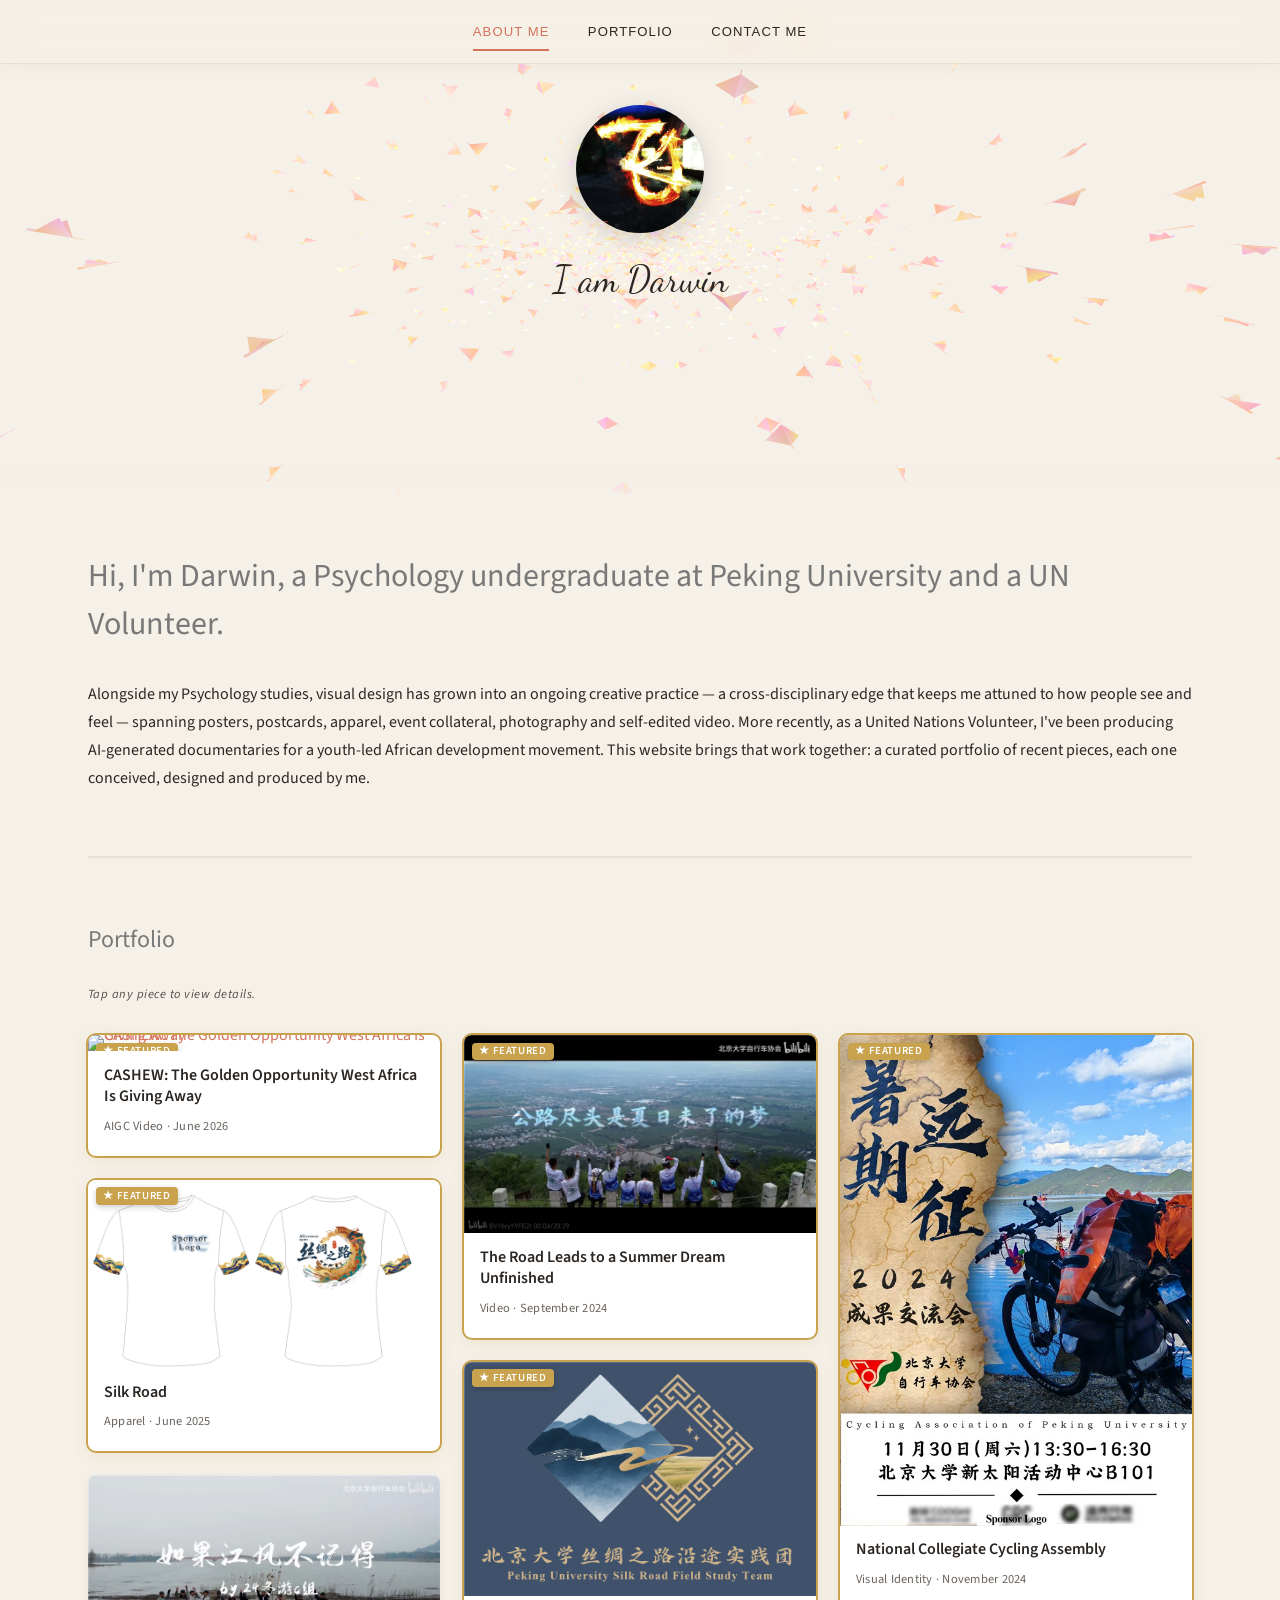
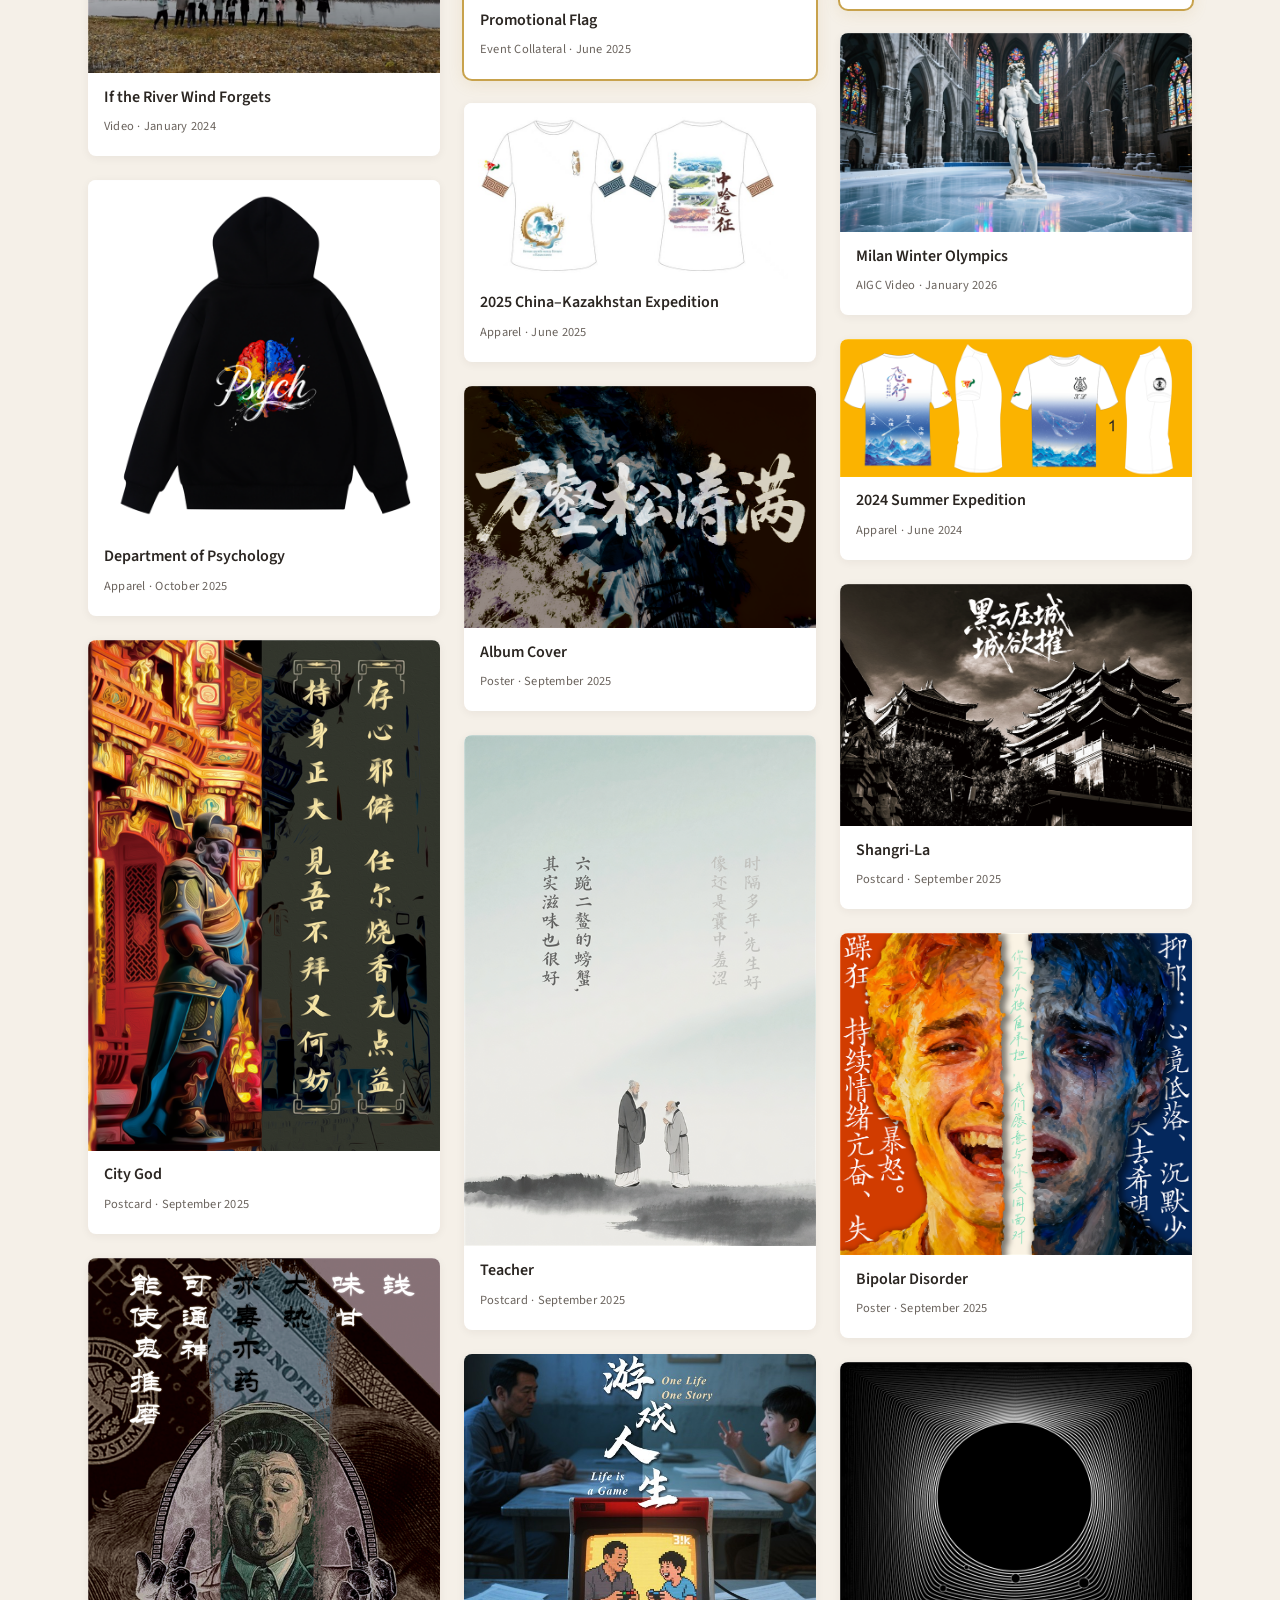
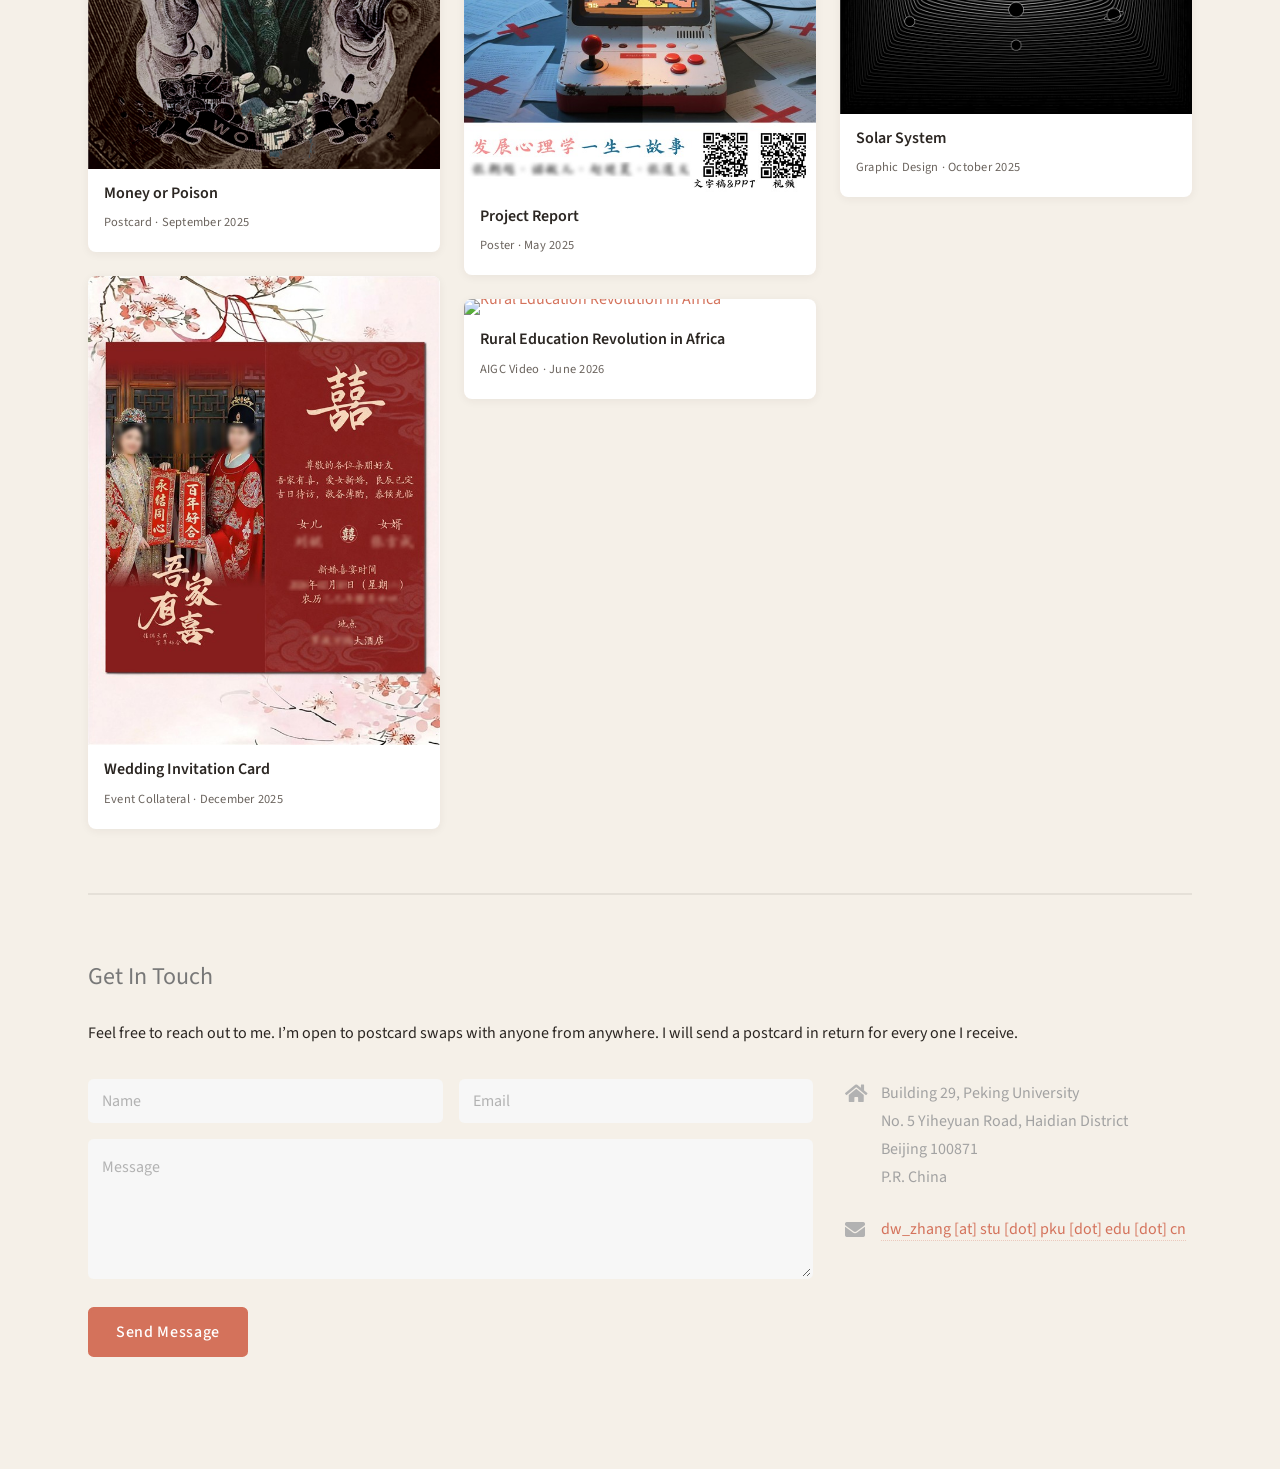
==== commit 71b300f3: "Switch keyword emphasis from bold to dashed underline (v7)" ====
--- a/index.html
+++ b/index.html
@@ -10,7 +10,7 @@
 		<meta charset="utf-8" />
 		<meta name="viewport" content="width=device-width, initial-scale=1, user-scalable=no" />
 		<link rel="stylesheet" href="assets/css/main.css" />
-		<link rel="stylesheet" href="assets/css/overrides.css?v=6" />
+		<link rel="stylesheet" href="assets/css/overrides.css?v=7" />
 		<link rel="icon" href="data:image/svg+xml,%3Csvg xmlns='http://www.w3.org/2000/svg' viewBox='0 0 100 100'%3E%3Ctext y='.9em' font-size='90'%3E🕊%3C/text%3E%3C/svg%3E" />
 		<!-- Umami Analytics (injected after page load so it never blocks rendering) -->
 		<script>
--- a/assets/css/overrides.css
+++ b/assets/css/overrides.css
@@ -1132,7 +1132,11 @@
 
 /* Inline emphasis in project detail text (organisations, channels, names…) */
 .project-body .pd-hl {
-	font-weight: 700;
-}
-
-
+	text-decoration: underline;
+	text-decoration-style: dashed;
+	text-decoration-thickness: 1px;
+	text-decoration-color: var(--accent);
+	text-underline-offset: 3px;
+}
+
+
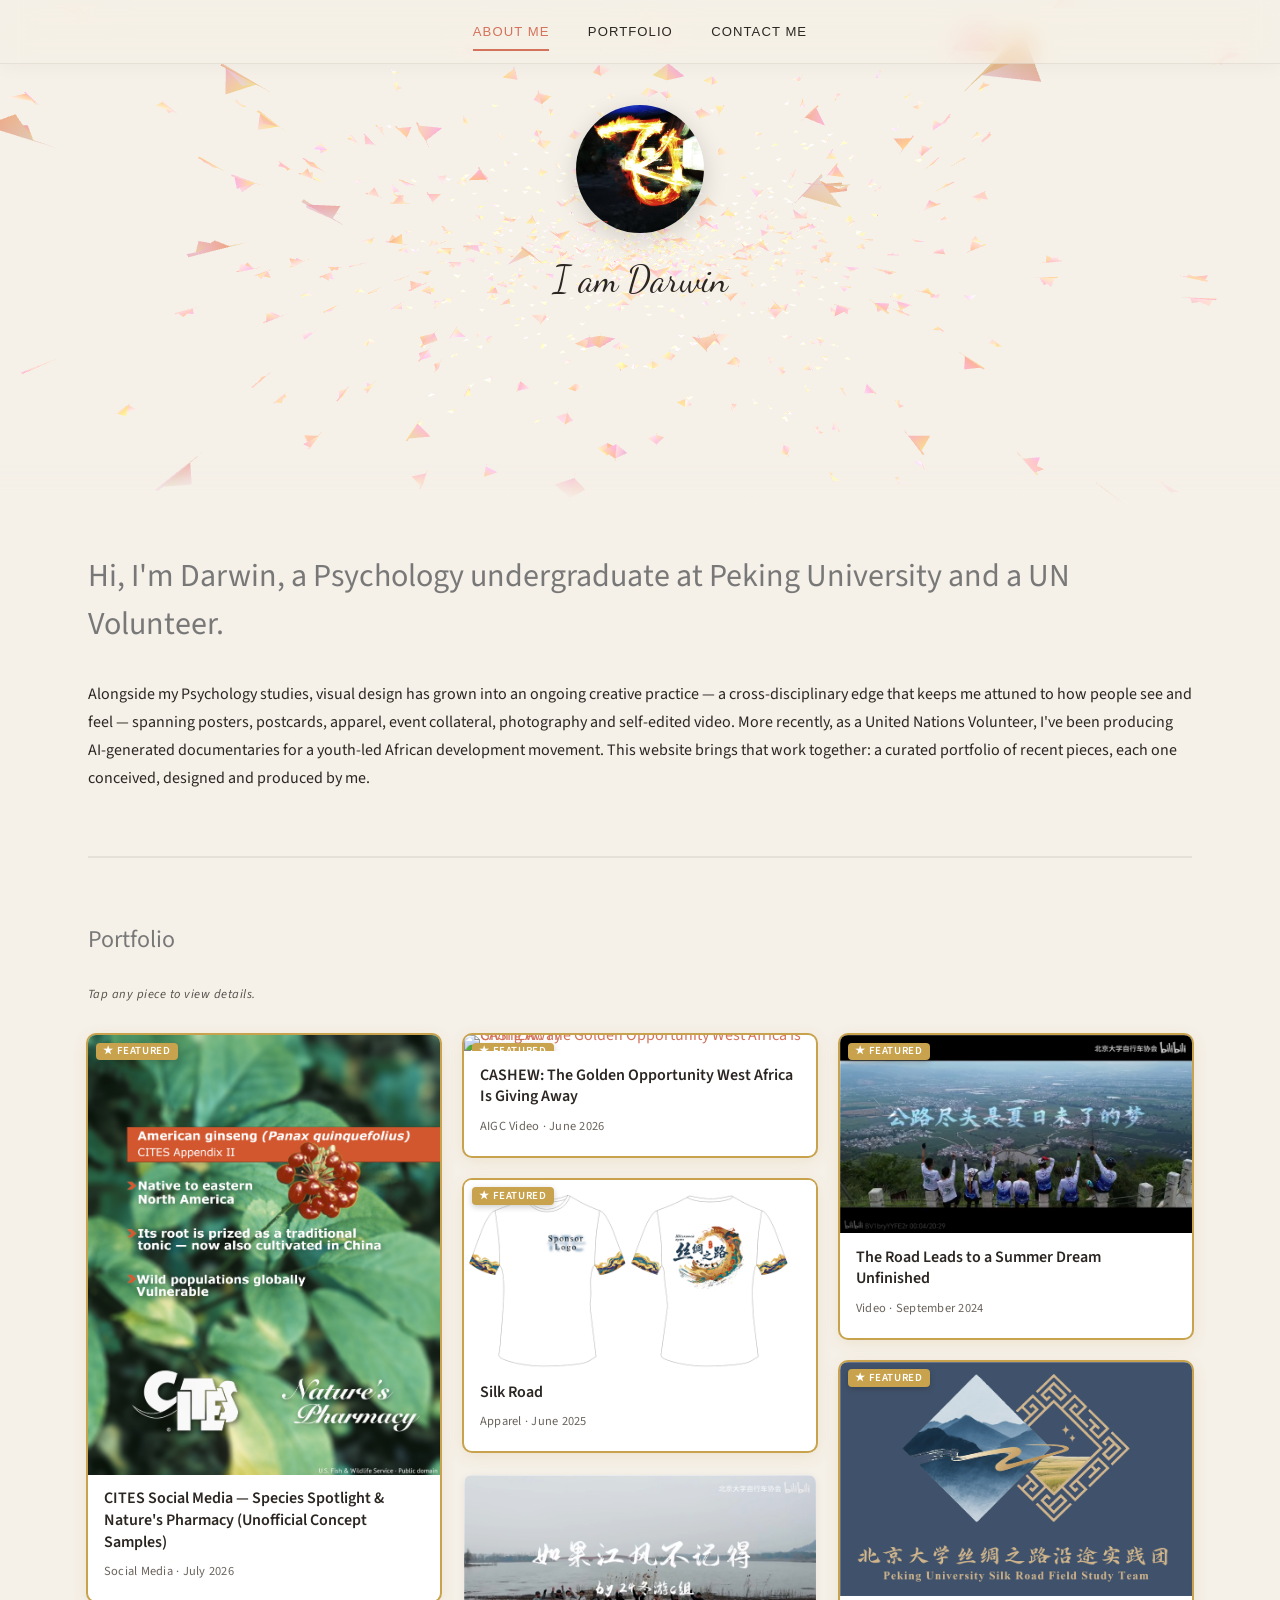
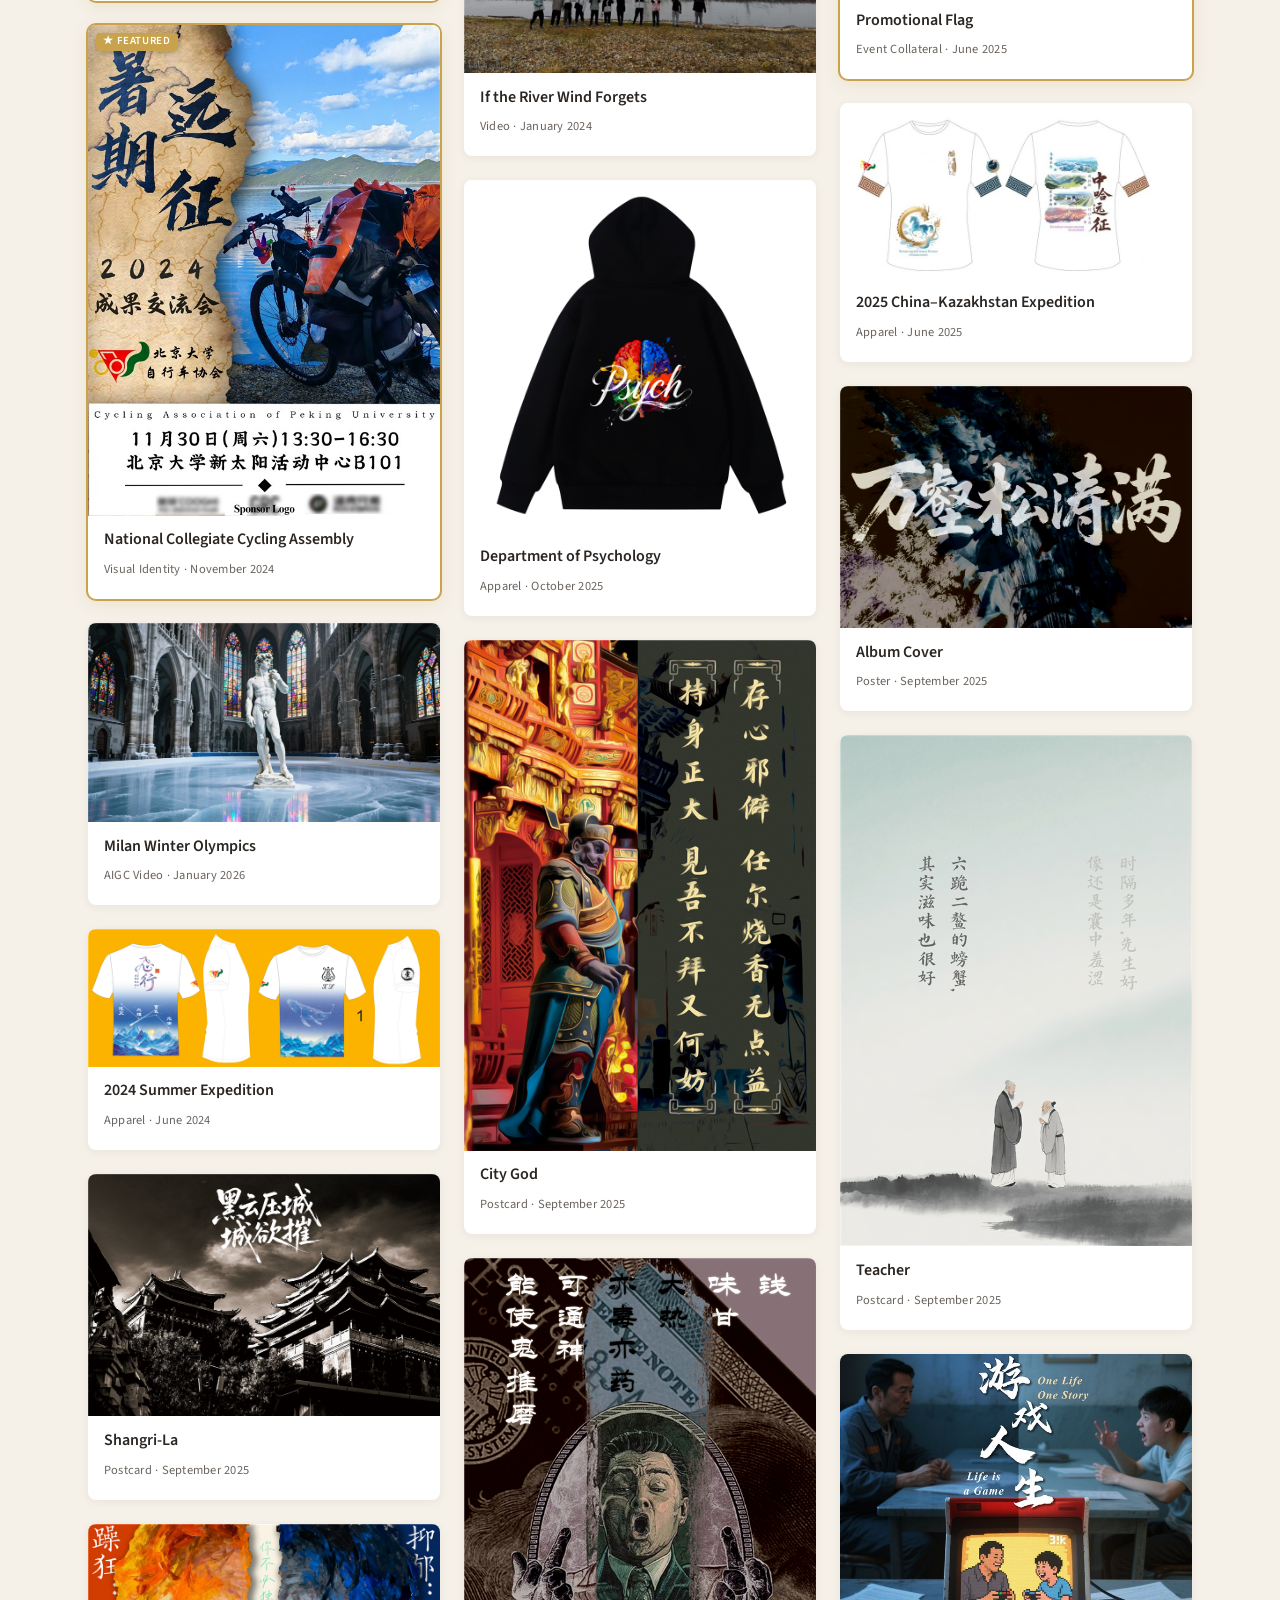
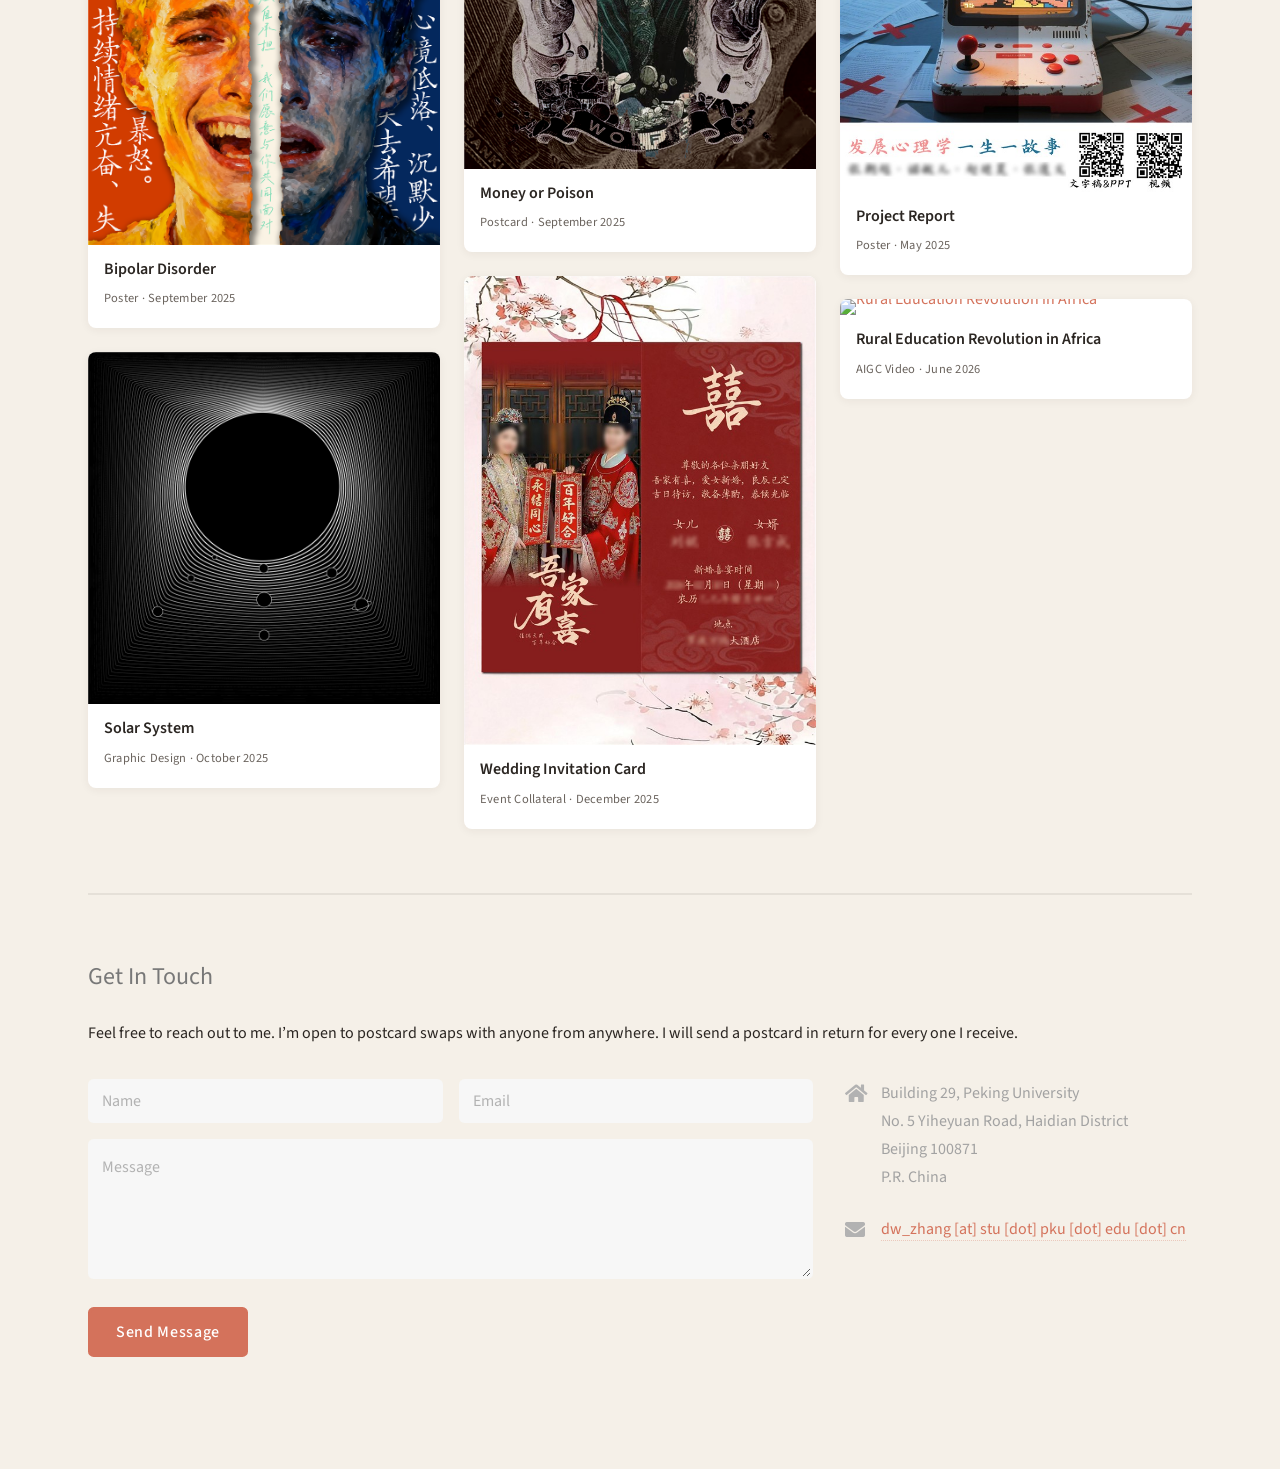
==== commit 0662600c: "Add CITES social media project with grouped carousel; thumbnails sidebar layout; design process in o" ====
--- a/index.html
+++ b/index.html
@@ -10,7 +10,7 @@
 		<meta charset="utf-8" />
 		<meta name="viewport" content="width=device-width, initial-scale=1, user-scalable=no" />
 		<link rel="stylesheet" href="assets/css/main.css" />
-		<link rel="stylesheet" href="assets/css/overrides.css?v=7" />
+		<link rel="stylesheet" href="assets/css/overrides.css?v=8" />
 		<link rel="icon" href="data:image/svg+xml,%3Csvg xmlns='http://www.w3.org/2000/svg' viewBox='0 0 100 100'%3E%3Ctext y='.9em' font-size='90'%3E🕊%3C/text%3E%3C/svg%3E" />
 		<!-- Umami Analytics (injected after page load so it never blocks rendering) -->
 		<script>
--- a/assets/css/overrides.css
+++ b/assets/css/overrides.css
@@ -1033,6 +1033,129 @@
 .pd-shot img { width: 100%; height: auto; display: block; transition: transform 0.3s ease; }
 .pd-shot:hover img { transform: scale(1.04); }
 .pd-stats { max-width: 480px; margin-top: 0.5em; }
+
+/* Grouped carousel (e.g. CITES social media posts) */
+.pd-carousel {
+	margin: 0 0 2em 0;
+	padding: 0;
+}
+.pd-cs-title {
+	font-size: 0.95em;
+	font-weight: 700;
+	color: var(--ink-primary);
+	margin: 0 0 0.6em 0;
+	letter-spacing: 0.02em;
+}
+.pd-cs-main {
+	display: flex;
+	gap: 0.8em;
+	align-items: flex-start;
+}
+.pd-cs-thumbs {
+	flex: 0 0 auto;
+	display: flex;
+	flex-direction: column;
+	gap: 0.4em;
+	max-height: 400px;
+	overflow-y: auto;
+	scrollbar-width: thin;
+	padding-right: 0.2em;
+}
+.pd-cs-stage {
+	position: relative;
+	display: flex;
+	align-items: center;
+	gap: 0.5em;
+	flex: 1;
+	min-width: 0;
+}
+.pd-cs-track {
+	position: relative;
+	flex: 1;
+	min-width: 0;
+	overflow: hidden;
+	border-radius: 8px;
+	background: #f0ebe3;
+}
+.pd-cs-slide {
+	display: none;
+}
+.pd-cs-slide.is-active {
+	display: block;
+}
+.pd-cs-img {
+	display: block;
+	cursor: zoom-in;
+	line-height: 0;
+}
+.pd-cs-img img {
+	width: 100%;
+	height: auto;
+	display: block;
+}
+.pd-cs-nav {
+	flex: 0 0 auto;
+	width: 36px;
+	height: 36px;
+	border-radius: 50%;
+	border: none;
+	background: var(--bg-cream);
+	color: var(--accent);
+	font-size: 1.1em;
+	cursor: pointer;
+	display: flex;
+	align-items: center;
+	justify-content: center;
+	transition: background 0.2s, color 0.2s;
+}
+.pd-cs-nav:hover {
+	background: var(--accent);
+	color: #fff;
+}
+.pd-cs-caption {
+	font-size: 0.82em;
+	color: var(--ink-secondary);
+	text-align: center;
+	margin: 0.6em 0 0 0;
+	min-height: 1.2em;
+}
+.pd-cs-thumb {
+	flex: 0 0 auto;
+	width: 56px;
+	height: 56px;
+	border: 2px solid transparent;
+	border-radius: 5px;
+	overflow: hidden;
+	padding: 0;
+	background: none;
+	cursor: pointer;
+	transition: border-color 0.2s;
+}
+.pd-cs-thumb img {
+	width: 100%;
+	height: 100%;
+	object-fit: cover;
+	display: block;
+}
+.pd-cs-thumb.is-active {
+	border-color: var(--accent);
+}
+.pd-cs-thumb:hover {
+	border-color: rgba(212, 114, 91, 0.5);
+}
+@media screen and (max-width: 736px) {
+	.pd-cs-main { flex-direction: column; }
+	.pd-cs-thumbs {
+		flex-direction: row;
+		max-height: none;
+		overflow-x: auto;
+		overflow-y: hidden;
+		order: 2;
+	}
+	.pd-cs-stage { order: 1; }
+	.pd-cs-nav { width: 30px; height: 30px; font-size: 0.95em; }
+	.pd-cs-thumb { width: 44px; height: 44px; }
+}
 
 /* Prev / Next nav */
 .project-nav {
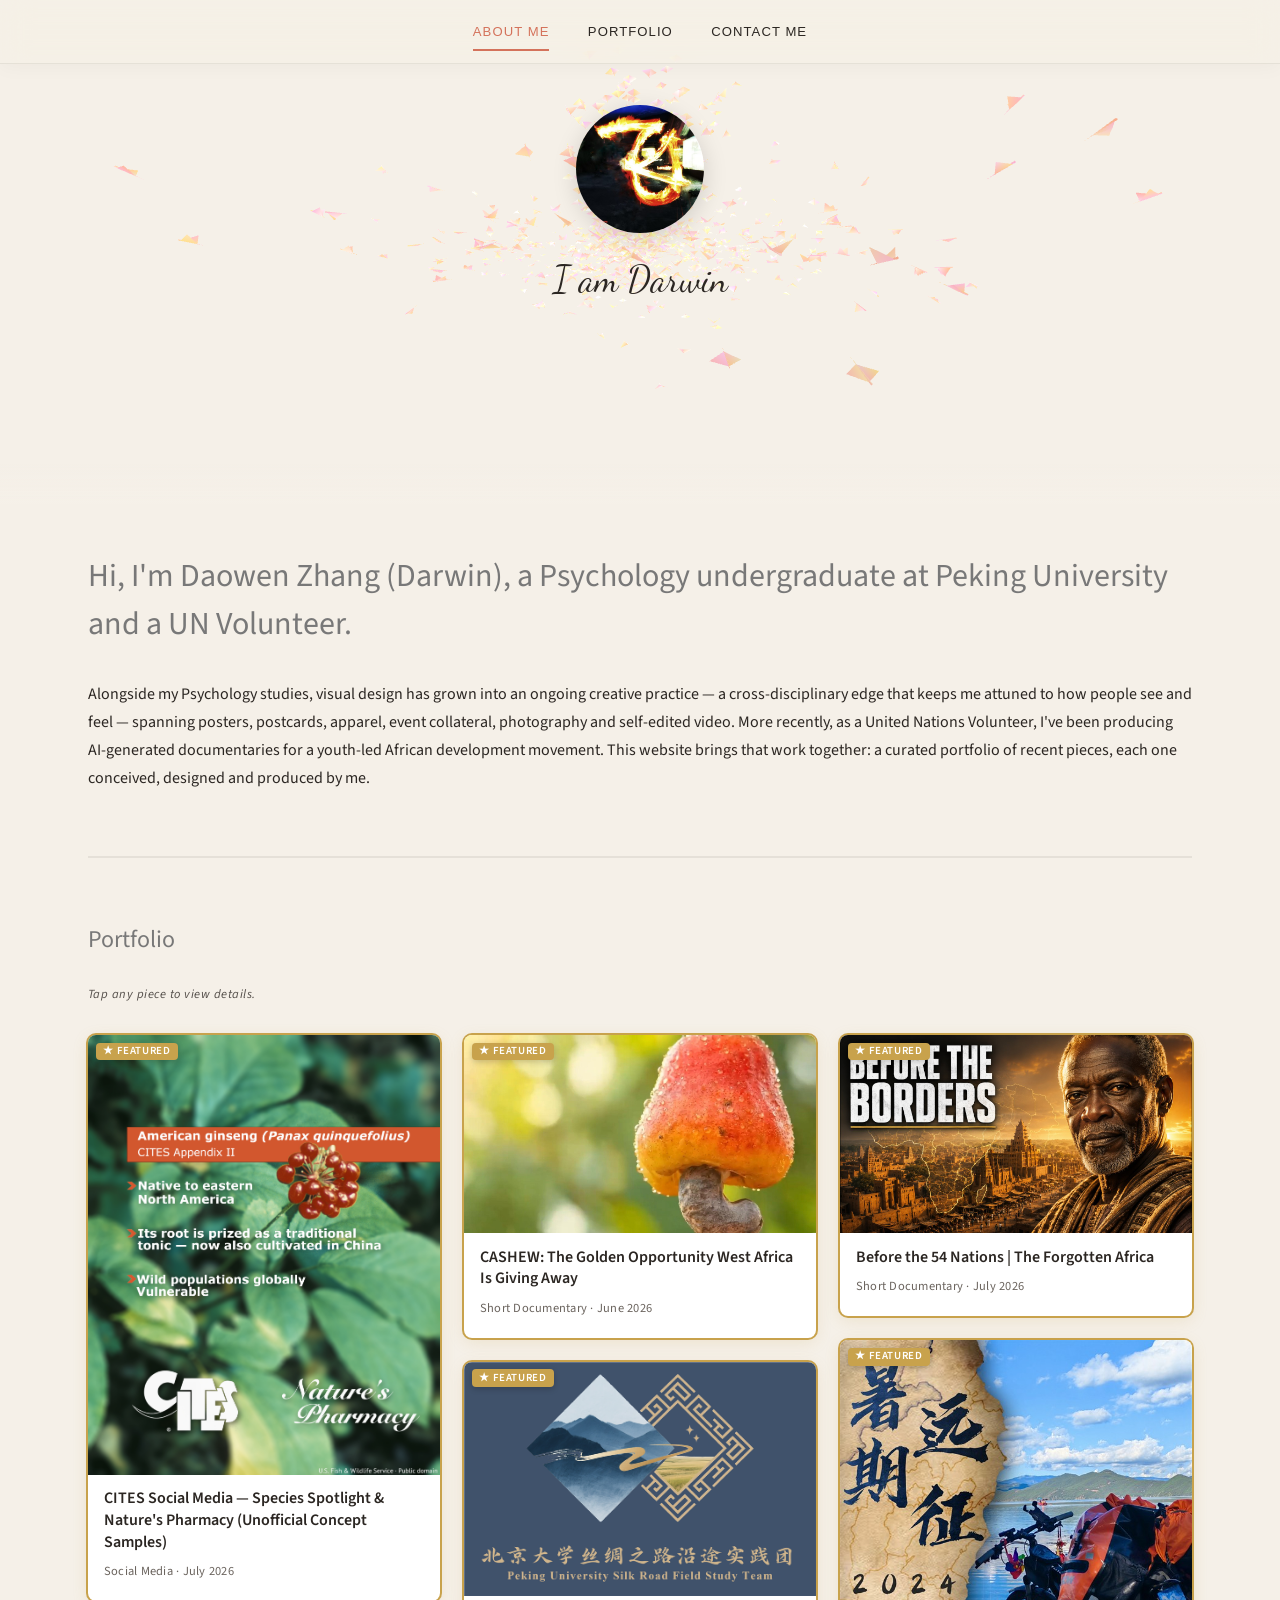
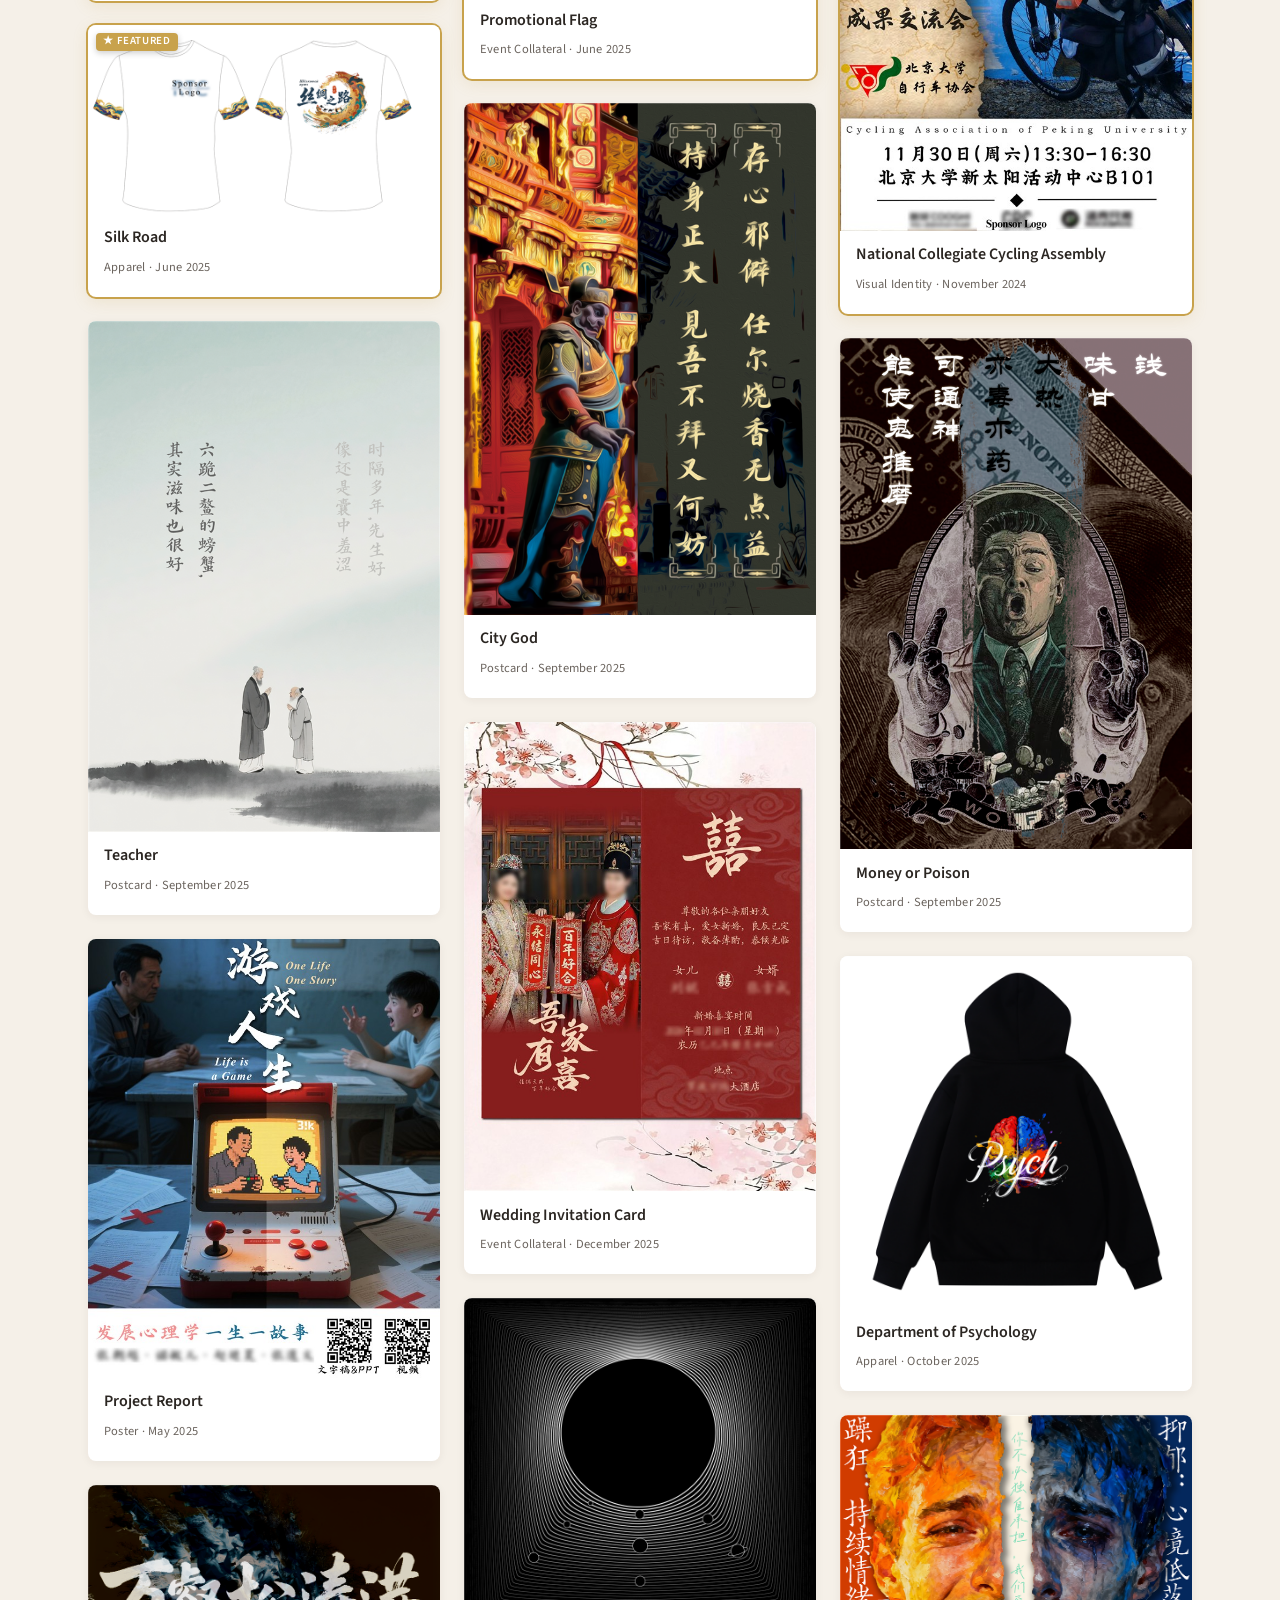
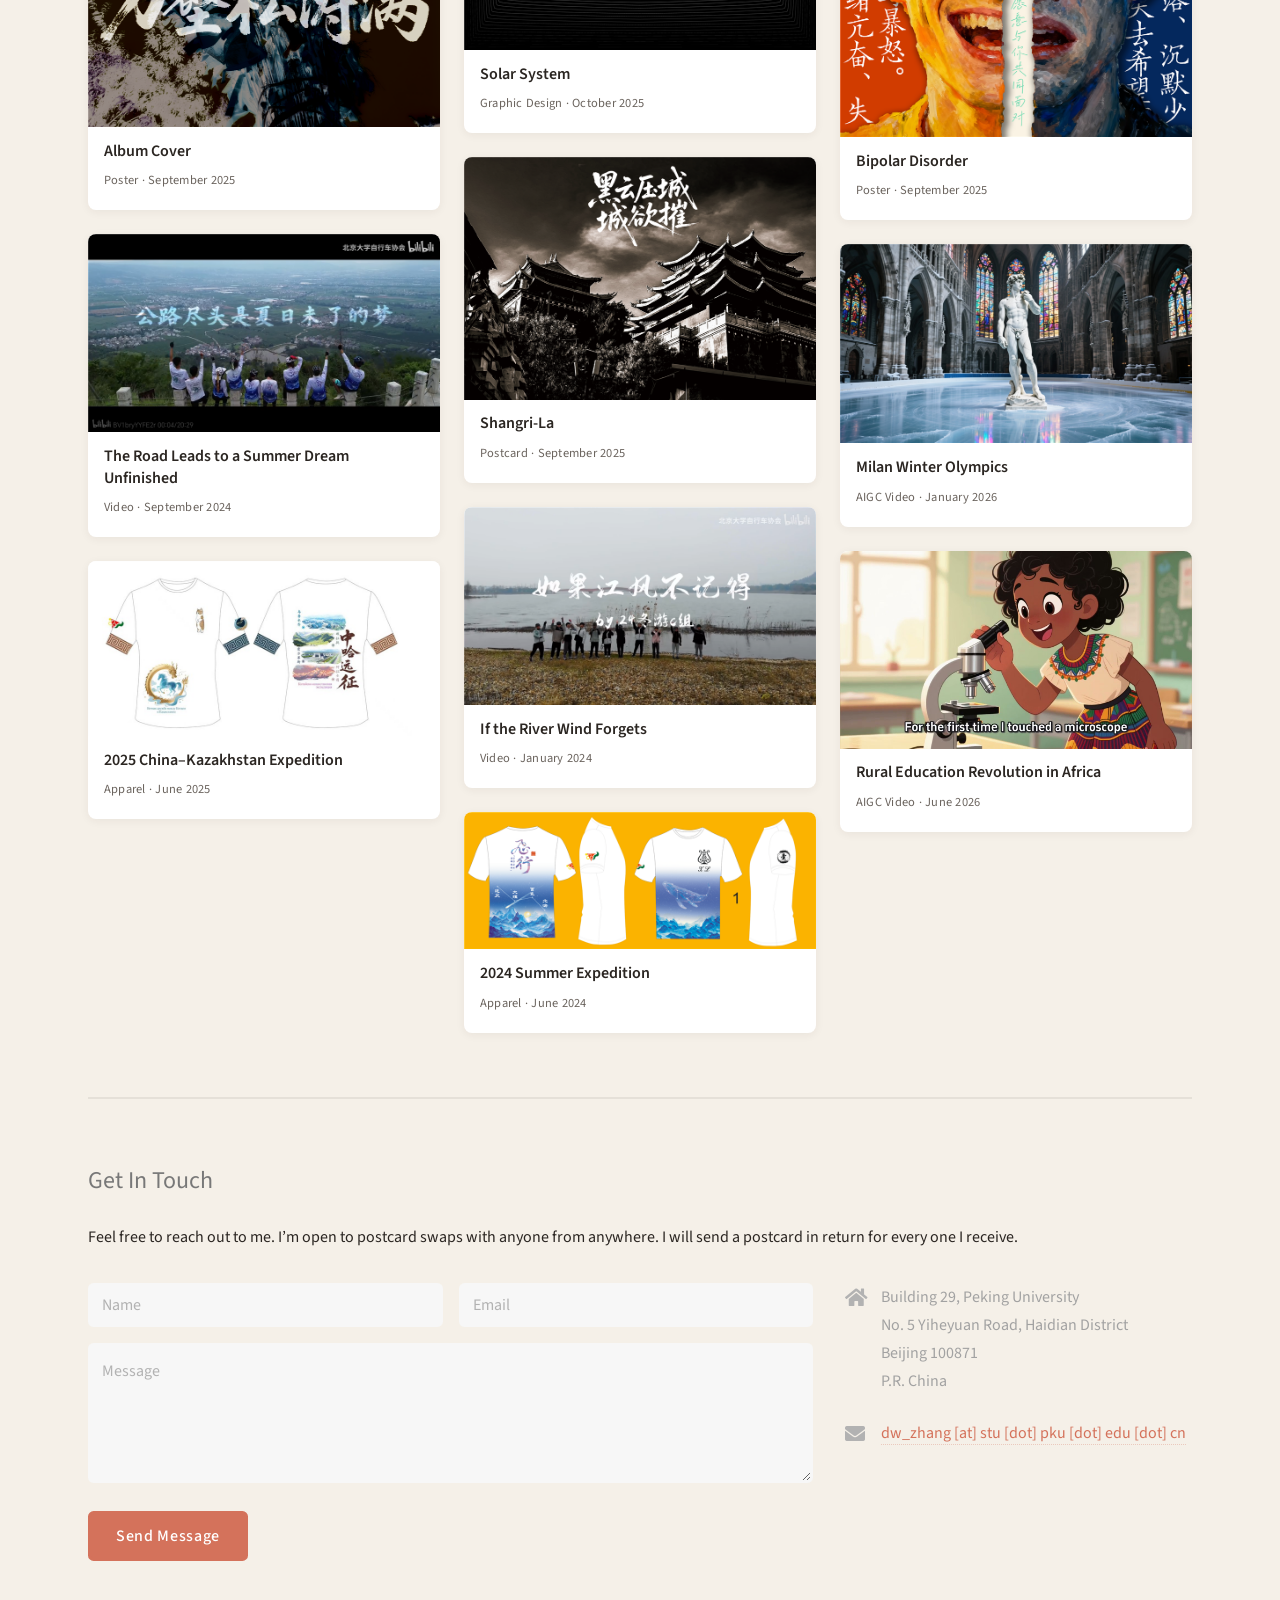
==== commit 9b9db039: "Update name, localise YouTube thumbnails, improve portfolio column balance - index.html: add formal " ====
--- a/index.html
+++ b/index.html
@@ -73,7 +73,7 @@
 				<!-- One -->
 					<section id="about">
 						<header class="major">
-							<h2>Hi, I'm Darwin, a Psychology undergraduate at Peking University and a UN Volunteer.</h2>
+							<h2>Hi, I'm Daowen Zhang (Darwin), a Psychology undergraduate at Peking University and a UN Volunteer.</h2>
 						</header>
 						<p>Alongside my Psychology studies, visual design has grown into an ongoing creative practice — a cross-disciplinary edge that keeps me attuned to how people see and feel — spanning posters, postcards, apparel, event collateral, photography and self-edited video. More recently, as a United Nations Volunteer, I've been producing AI-generated documentaries for a youth-led African development movement. This website brings that work together: a curated portfolio of recent pieces, each one conceived, designed and produced by me.</p>
 					</section>
